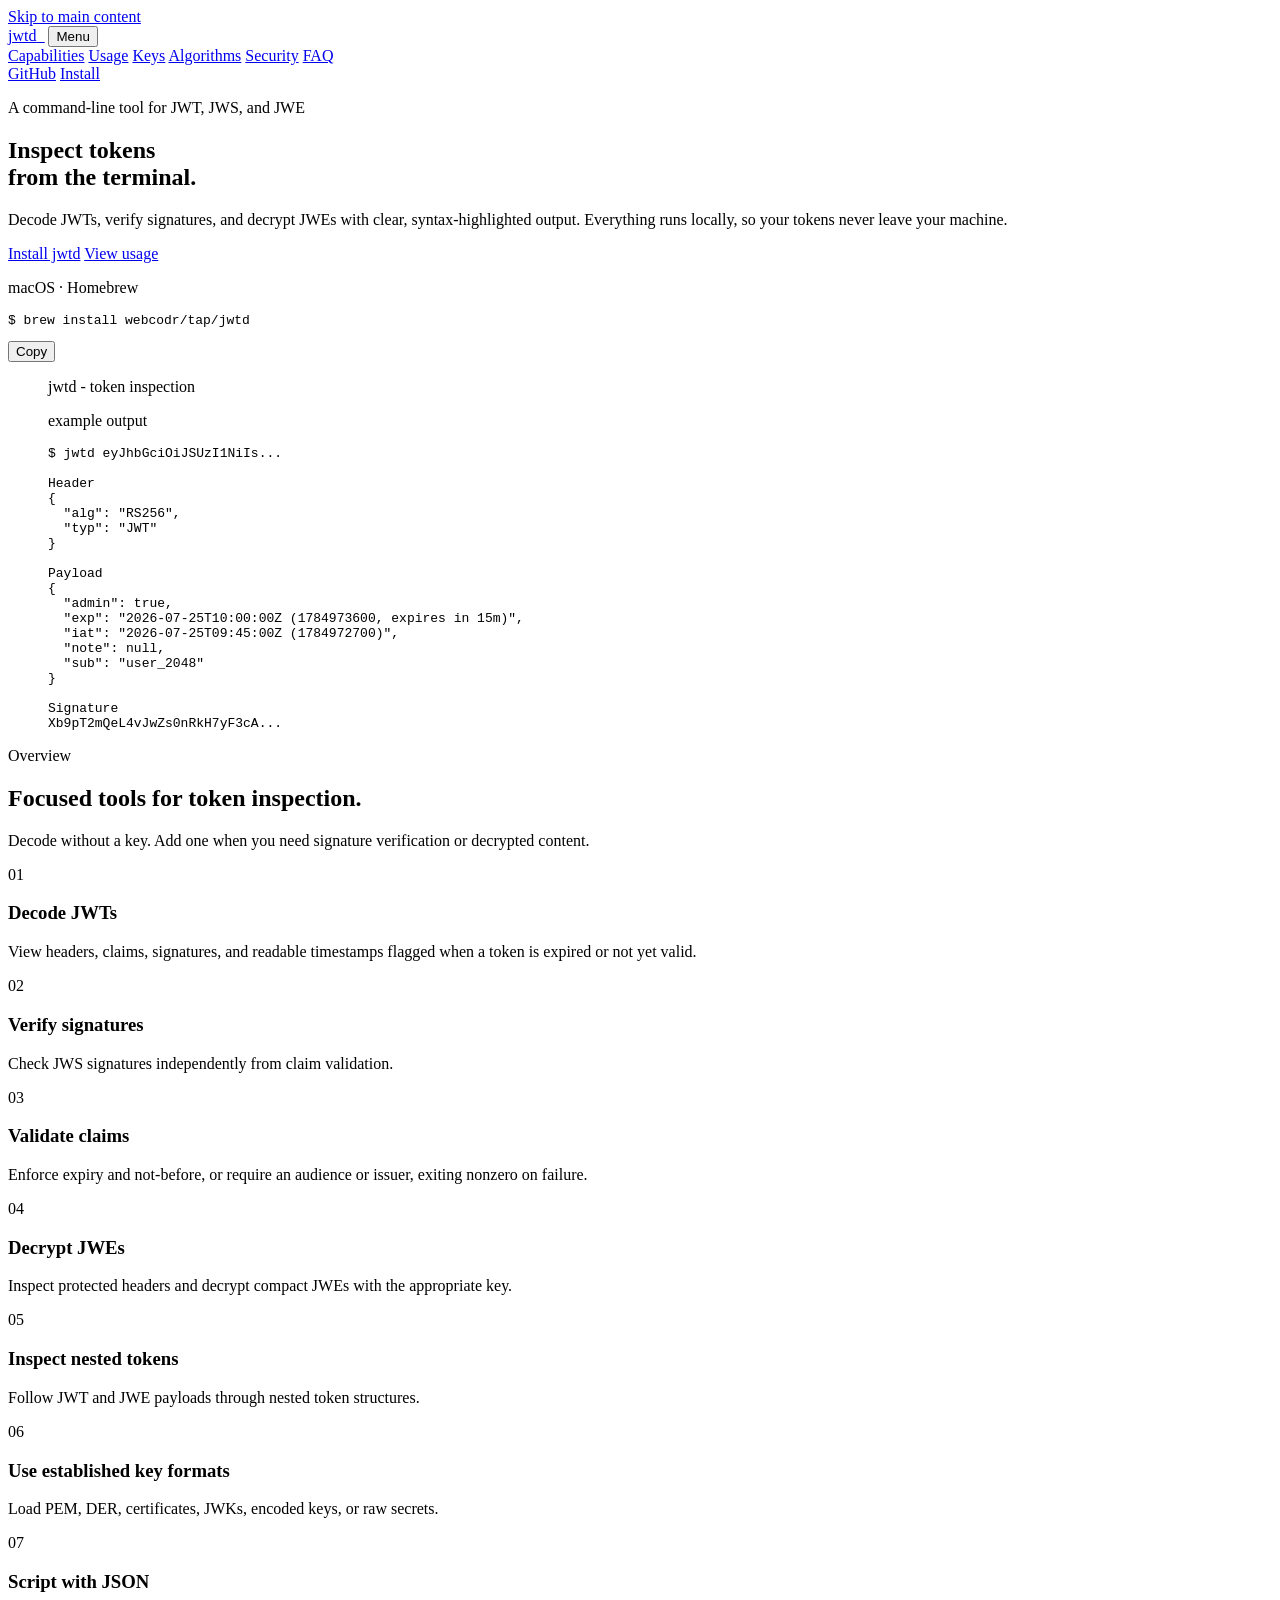
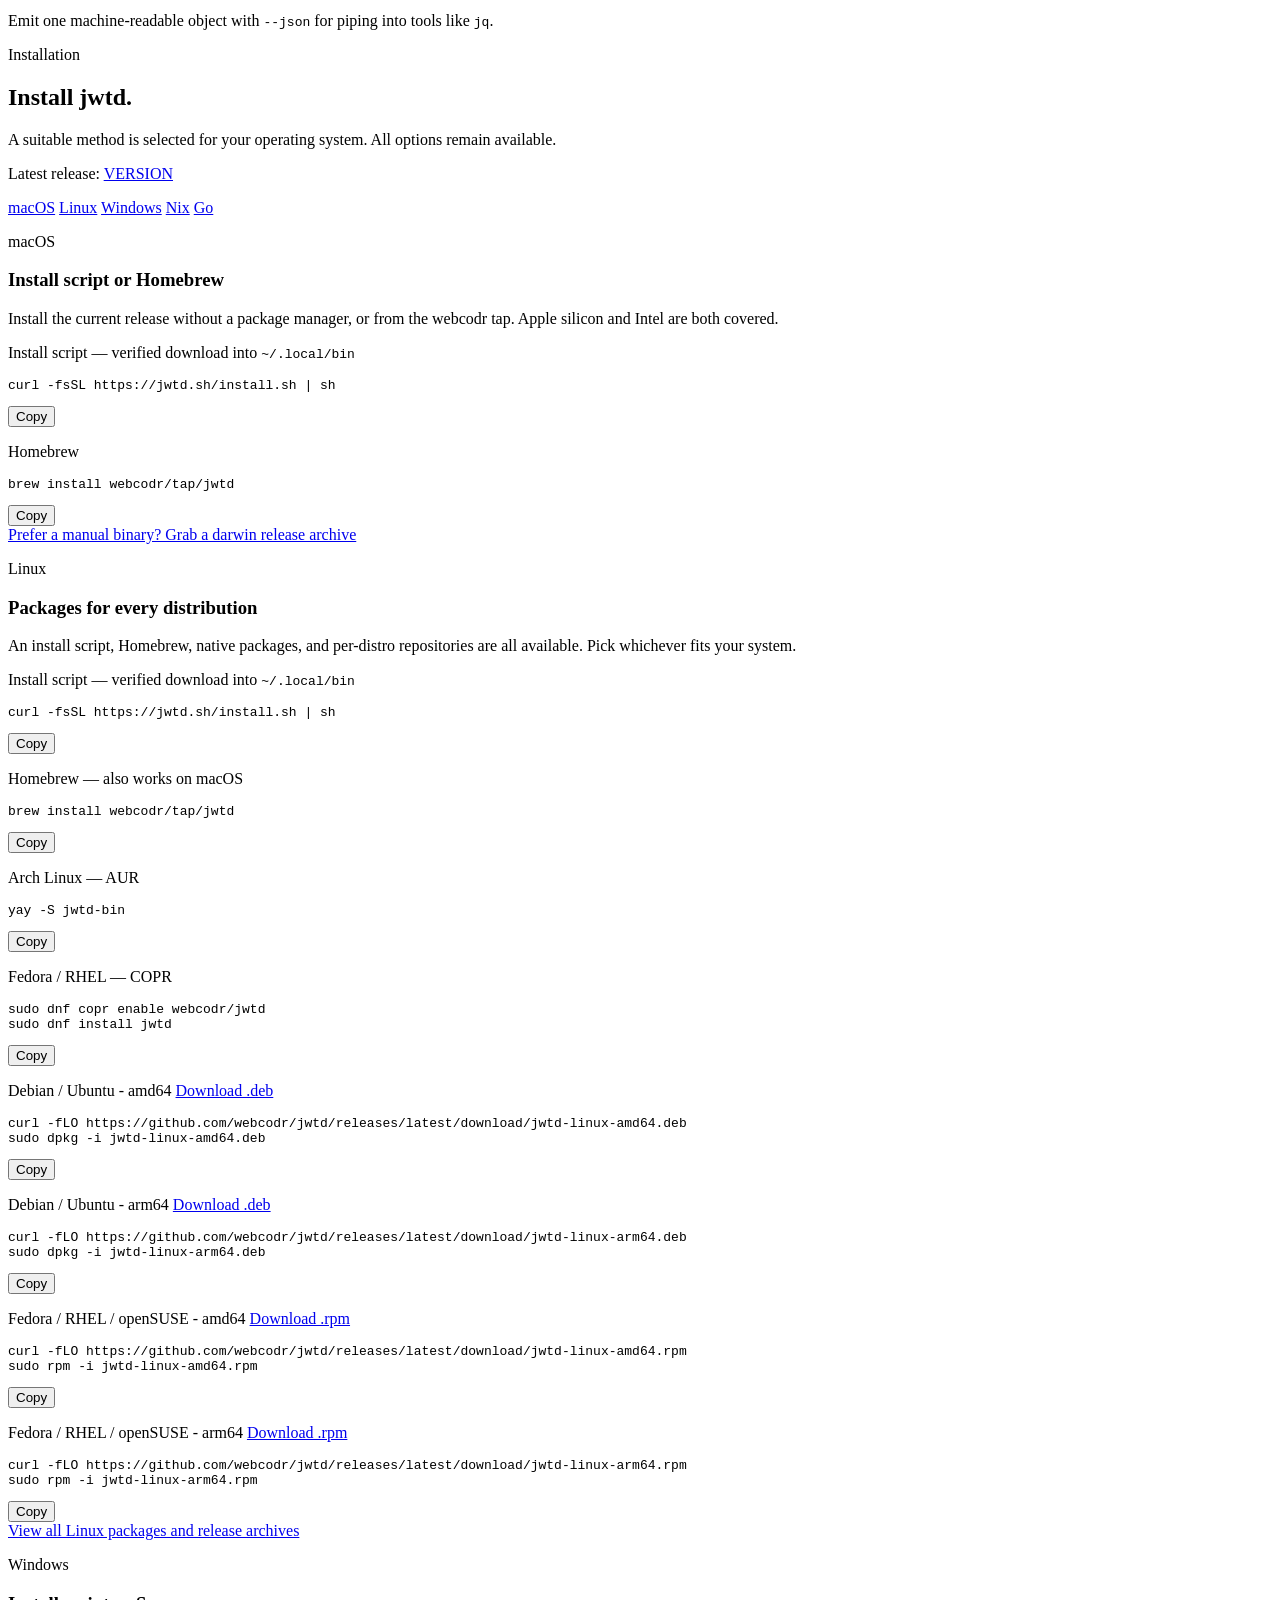
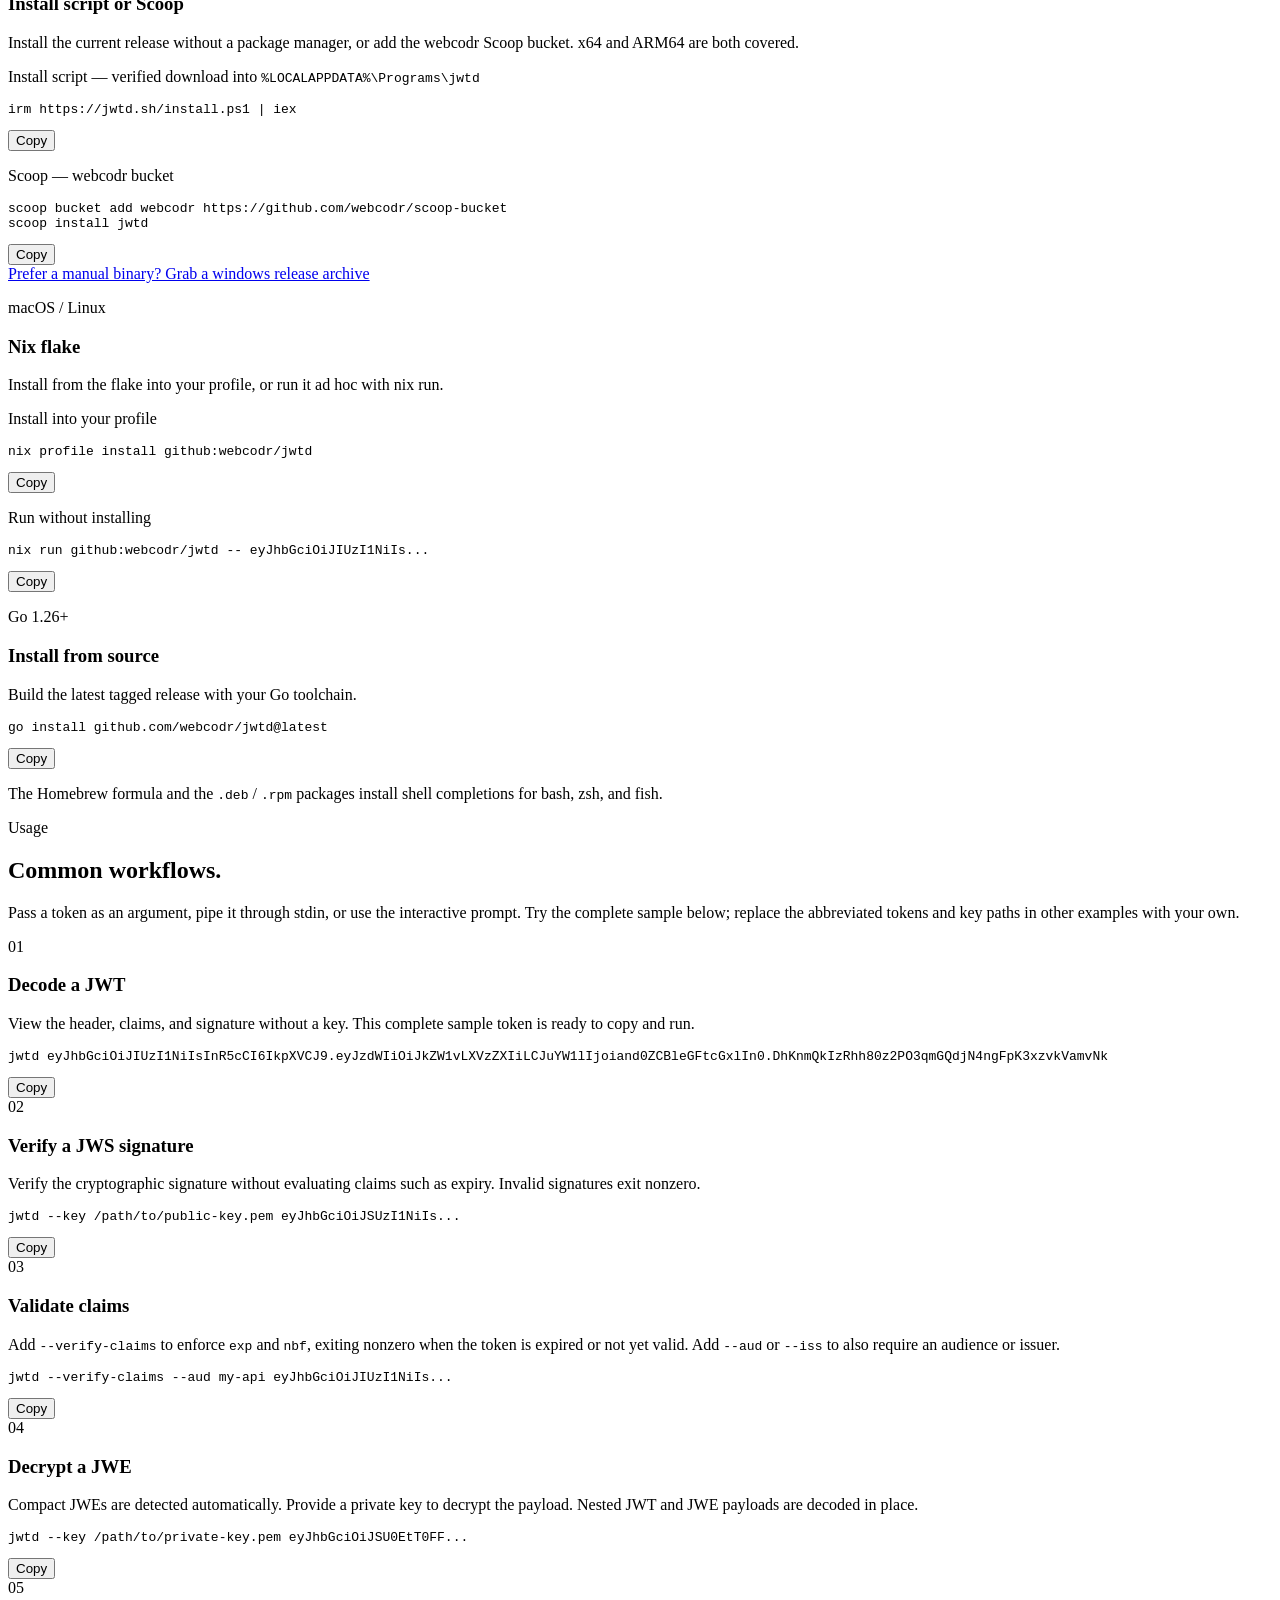
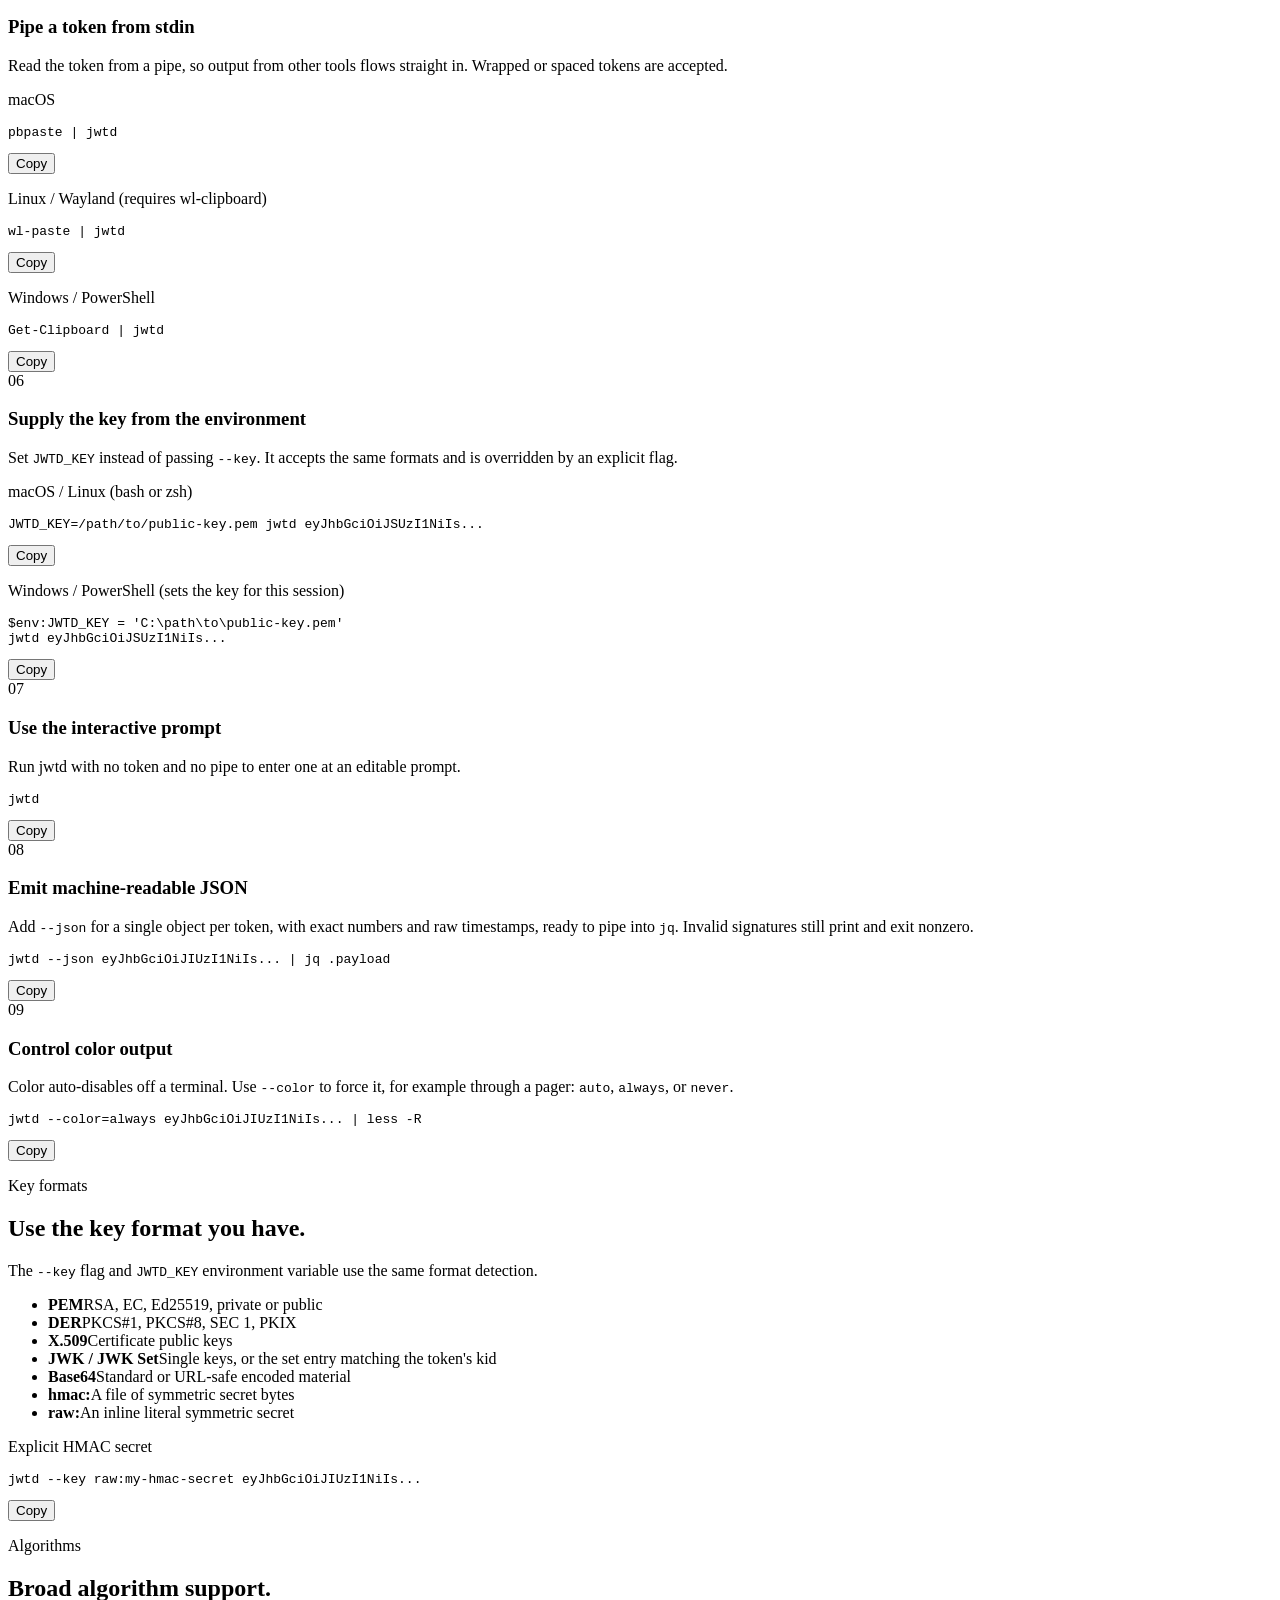
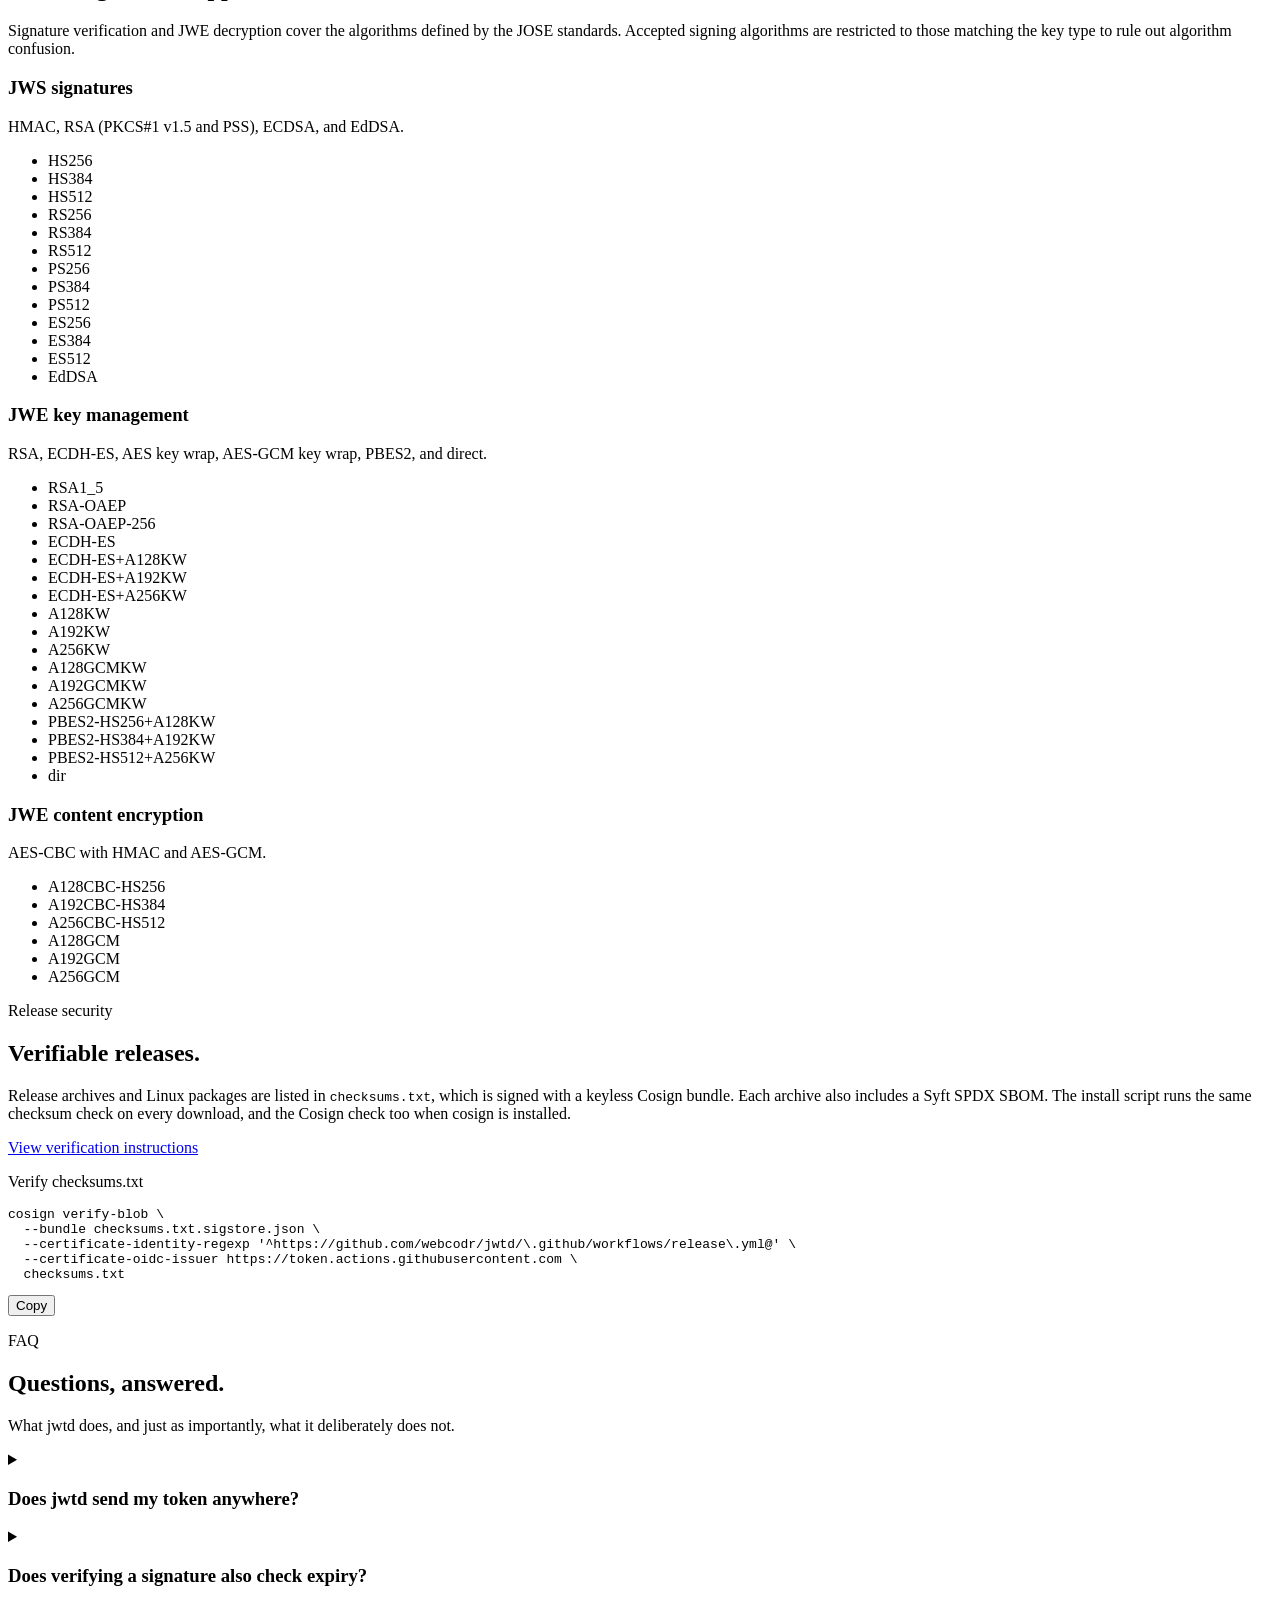
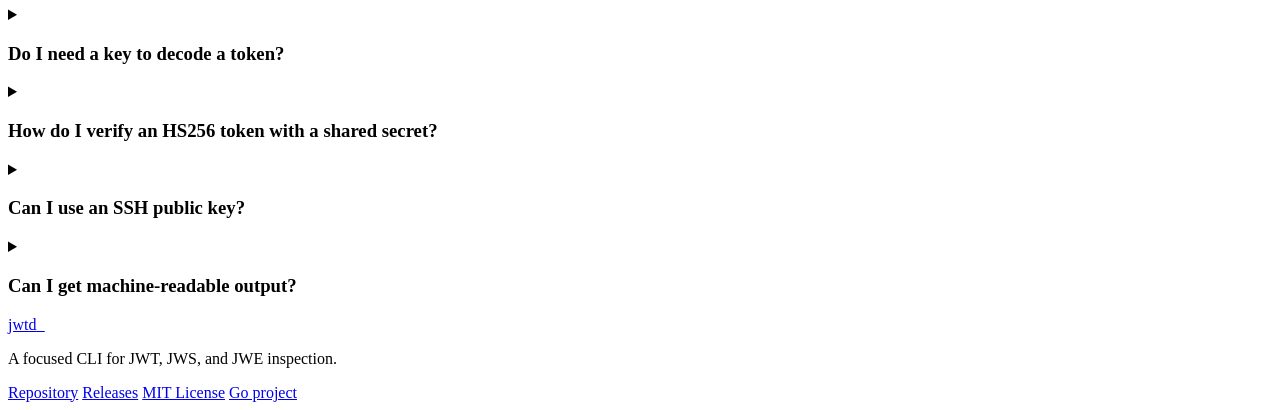
==== site/index.html @ 43e7c563 "fix: improve website usability and release updates" ====
<!doctype html>
<html lang="en">
  <head>
    <meta charset="utf-8" />
    <meta name="viewport" content="width=device-width, initial-scale=1" />
    <meta
      name="description"
      content="Decode JWTs, verify JWS signatures, and decrypt JWEs from the terminal."
    />
    <meta name="theme-color" content="#120826" />
    <meta property="og:type" content="website" />
    <meta property="og:title" content="jwtd - JWT, JWS, and JWE inspection" />
    <meta
      property="og:description"
      content="Decode JWTs, verify JWS signatures, and decrypt JWEs from the terminal."
    />
    <meta property="og:url" content="https://jwtd.sh/" />
    <meta property="og:image" content="https://jwtd.sh/og.png" />
    <meta property="og:image:width" content="1200" />
    <meta property="og:image:height" content="630" />
    <meta
      property="og:image:alt"
      content="jwtd terminal output: decode JWTs, verify JWS signatures, and decrypt JWEs"
    />
    <meta name="twitter:card" content="summary_large_image" />
    <meta name="twitter:title" content="jwtd - JWT, JWS, and JWE inspection" />
    <meta
      name="twitter:description"
      content="Decode JWTs, verify JWS signatures, and decrypt JWEs from the terminal."
    />
    <meta name="twitter:image" content="https://jwtd.sh/og.png" />
    <meta
      name="twitter:image:alt"
      content="jwtd terminal output: decode JWTs, verify JWS signatures, and decrypt JWEs"
    />
    <meta
      http-equiv="Content-Security-Policy"
      content="default-src 'none'; script-src 'self'; style-src 'self'; img-src 'self'; connect-src 'none'; font-src 'none'; object-src 'none'; base-uri 'none'; form-action 'none'; upgrade-insecure-requests"
    />
    <link rel="canonical" href="https://jwtd.sh/" />
    <link rel="icon" href="/favicon.svg" type="image/svg+xml" />
    <link rel="stylesheet" href="/styles.css" />
    <script defer src="/script.js"></script>
    <script type="application/ld+json">
      {
        "@context": "https://schema.org",
        "@type": "SoftwareApplication",
        "name": "jwtd",
        "description": "Decode JWTs, verify JWS signatures, and decrypt JWEs from the terminal.",
        "applicationCategory": "DeveloperApplication",
        "operatingSystem": "macOS, Linux, Windows",
        "softwareVersion": "VERSION",
        "license": "https://github.com/webcodr/jwtd/blob/main/LICENSE",
        "url": "https://jwtd.sh/",
        "codeRepository": "https://github.com/webcodr/jwtd",
        "offers": {
          "@type": "Offer",
          "price": "0",
          "priceCurrency": "USD"
        }
      }
    </script>
    <title>jwtd - JWT, JWS, and JWE inspection</title>
  </head>
  <body>
    <a class="skip-link" href="#main-content">Skip to main content</a>

    <header class="site-header">
      <div class="header-inner">
        <a class="wordmark" href="#top" aria-label="jwtd home"
          >jwtd<span aria-hidden="true">_</span></a
        >
        <button
          class="nav-toggle"
          type="button"
          aria-controls="primary-navigation"
          aria-expanded="false"
          data-nav-toggle
        >
          Menu
        </button>
        <nav
          class="site-nav"
          id="primary-navigation"
          aria-label="Primary"
          data-open="false"
        >
          <a href="#capabilities">Capabilities</a>
          <a href="#usage">Usage</a>
          <a href="#key-formats">Keys</a>
          <a href="#algorithms">Algorithms</a>
          <a href="#release-security">Security</a>
          <a href="#faq">FAQ</a>
        </nav>
        <div class="header-actions">
          <a class="text-link" href="https://github.com/webcodr/jwtd">GitHub</a>
          <a class="button button-small" href="#install">Install</a>
        </div>
      </div>
    </header>

    <main id="main-content">
      <section class="hero" id="top" aria-labelledby="hero-title">
        <div class="hero-copy">
          <p class="eyebrow">A command-line tool for JWT, JWS, and JWE</p>
          <h1 id="hero-title">
            Inspect tokens<br /><span>from the terminal.</span>
          </h1>
          <div class="hero-detail">
            <div class="hero-intro">
              <p class="hero-lede">
                Decode JWTs, verify signatures, and decrypt JWEs with clear,
                syntax-highlighted output. Everything runs locally, so your
                tokens never leave your machine.
              </p>
              <div class="hero-actions">
                <a class="button" href="#install">Install jwtd</a>
                <a class="text-link" href="#usage">View usage</a>
              </div>
            </div>
            <div class="hero-install">
              <p class="hero-install-method" id="hero-install-method">
                macOS &middot; Homebrew
              </p>
              <pre><span class="hero-prompt" aria-hidden="true">$ </span><code id="hero-install-command">brew install webcodr/tap/jwtd</code></pre>
              <div class="command-actions">
                <button type="button" data-copy-target="hero-install-command">
                  Copy
                </button>
                <span
                  class="copy-feedback"
                  data-copy-feedback
                  aria-live="polite"
                ></span>
              </div>
            </div>
          </div>
        </div>

        <figure class="specimen">
          <figcaption class="specimen-caption">
            <p>jwtd - token inspection</p>
            <p>example output</p>
          </figcaption>
          <pre><code><span class="prompt">$</span> jwtd eyJhbGciOiJSUzI1NiIs...

<span class="token-label">Header</span>
{
  <span class="token-key">"alg"</span>: <span class="token-string">"RS256"</span>,
  <span class="token-key">"typ"</span>: <span class="token-string">"JWT"</span>
}

<span class="token-label">Payload</span>
{
  <span class="token-key">"admin"</span>: <span class="token-boolean">true</span>,
  <span class="token-key">"exp"</span>: <span class="token-string">"2026-07-25T10:00:00Z (1784973600, expires in 15m)"</span>,
  <span class="token-key">"iat"</span>: <span class="token-string">"2026-07-25T09:45:00Z (1784972700)"</span>,
  <span class="token-key">"note"</span>: <span class="token-null">null</span>,
  <span class="token-key">"sub"</span>: <span class="token-string">"user_2048"</span>
}

<span class="token-label">Signature</span>
<span class="signature">Xb9pT2mQeL4vJwZs0nRkH7yF3cA...</span></code></pre>
        </figure>
      </section>

      <section
        class="section capabilities"
        id="capabilities"
        aria-labelledby="capabilities-title"
      >
        <div class="section-heading">
          <p class="eyebrow">Overview</p>
          <h2 id="capabilities-title">Focused tools for token inspection.</h2>
          <p>
            Decode without a key. Add one when you need signature verification
            or decrypted content.
          </p>
        </div>
        <div class="capability-list">
          <article>
            <span>01</span>
            <div>
              <h3>Decode JWTs</h3>
              <p>
                View headers, claims, signatures, and readable timestamps
                flagged when a token is expired or not yet valid.
              </p>
            </div>
          </article>
          <article>
            <span>02</span>
            <div>
              <h3>Verify signatures</h3>
              <p>Check JWS signatures independently from claim validation.</p>
            </div>
          </article>
          <article>
            <span>03</span>
            <div>
              <h3>Validate claims</h3>
              <p>
                Enforce expiry and not-before, or require an audience or issuer,
                exiting nonzero on failure.
              </p>
            </div>
          </article>
          <article>
            <span>04</span>
            <div>
              <h3>Decrypt JWEs</h3>
              <p>
                Inspect protected headers and decrypt compact JWEs with the
                appropriate key.
              </p>
            </div>
          </article>
          <article>
            <span>05</span>
            <div>
              <h3>Inspect nested tokens</h3>
              <p>
                Follow JWT and JWE payloads through nested token structures.
              </p>
            </div>
          </article>
          <article>
            <span>06</span>
            <div>
              <h3>Use established key formats</h3>
              <p>
                Load PEM, DER, certificates, JWKs, encoded keys, or raw secrets.
              </p>
            </div>
          </article>
          <article>
            <span>07</span>
            <div>
              <h3>Script with JSON</h3>
              <p>
                Emit one machine-readable object with <code>--json</code> for
                piping into tools like <code>jq</code>.
              </p>
            </div>
          </article>
        </div>
      </section>

      <section
        class="section installation"
        id="install"
        aria-labelledby="install-title"
      >
        <div class="section-heading narrow-heading">
          <p class="eyebrow">Installation</p>
          <h2 id="install-title">Install jwtd.</h2>
          <p>
            A suitable method is selected for your operating system. All options
            remain available.
          </p>
          <p class="panel-kicker">
            Latest release:
            <a href="https://github.com/webcodr/jwtd/releases/latest"
              >VERSION</a
            >
          </p>
        </div>

        <div
          class="install-tabs"
          aria-label="Installation methods"
          data-install-tabs
        >
          <a
            id="install-tab-macos"
            href="#install-macos"
            data-install-method="macos"
            >macOS</a
          >
          <a
            id="install-tab-linux"
            href="#install-linux"
            data-install-method="linux"
            >Linux</a
          >
          <a
            id="install-tab-windows"
            href="#install-windows"
            data-install-method="windows"
            >Windows</a
          >
          <a id="install-tab-nix" href="#install-nix" data-install-method="nix"
            >Nix</a
          >
          <a id="install-tab-go" href="#install-go" data-install-method="go"
            >Go</a
          >
        </div>

        <div
          class="install-panel"
          id="install-macos"
          data-install-panel="macos"
        >
          <div>
            <p class="panel-kicker">macOS</p>
            <h3>Install script or Homebrew</h3>
            <p>
              Install the current release without a package manager, or from
              the webcodr tap. Apple silicon and Intel are both covered.
            </p>
          </div>
          <div class="install-methods">
            <div class="command-block">
              <p>
                Install script &mdash; verified download into
                <code>~/.local/bin</code>
              </p>
              <pre><code id="macos-script-command">curl -fsSL https://jwtd.sh/install.sh | sh</code></pre>
              <div class="command-actions">
                <button type="button" data-copy-target="macos-script-command">
                  Copy</button
                ><span
                  class="copy-feedback"
                  data-copy-feedback
                  aria-live="polite"
                ></span>
              </div>
            </div>
            <div class="command-block">
              <p>Homebrew</p>
              <pre><code id="brew-command">brew install webcodr/tap/jwtd</code></pre>
              <div class="command-actions">
                <button type="button" data-copy-target="brew-command">
                  Copy</button
                ><span
                  class="copy-feedback"
                  data-copy-feedback
                  aria-live="polite"
                ></span>
              </div>
            </div>
            <a
              class="text-link"
              href="https://github.com/webcodr/jwtd/releases"
              >Prefer a manual binary? Grab a darwin release archive</a
            >
          </div>
        </div>

        <div
          class="install-panel"
          id="install-linux"
          data-install-panel="linux"
        >
          <div>
            <p class="panel-kicker">Linux</p>
            <h3>Packages for every distribution</h3>
            <p>
              An install script, Homebrew, native packages, and per-distro
              repositories are all available. Pick whichever fits your system.
            </p>
          </div>
          <div class="install-methods">
            <div class="command-block">
              <p>
                Install script &mdash; verified download into
                <code>~/.local/bin</code>
              </p>
              <pre><code id="linux-script-command">curl -fsSL https://jwtd.sh/install.sh | sh</code></pre>
              <div class="command-actions">
                <button type="button" data-copy-target="linux-script-command">
                  Copy</button
                ><span
                  class="copy-feedback"
                  data-copy-feedback
                  aria-live="polite"
                ></span>
              </div>
            </div>
            <div class="command-block">
              <p>Homebrew &mdash; also works on macOS</p>
              <pre><code id="linux-brew-command">brew install webcodr/tap/jwtd</code></pre>
              <div class="command-actions">
                <button type="button" data-copy-target="linux-brew-command">
                  Copy</button
                ><span
                  class="copy-feedback"
                  data-copy-feedback
                  aria-live="polite"
                ></span>
              </div>
            </div>
            <div class="command-block">
              <p>Arch Linux &mdash; AUR</p>
              <pre><code id="aur-command">yay -S jwtd-bin</code></pre>
              <div class="command-actions">
                <button type="button" data-copy-target="aur-command">
                  Copy</button
                ><span
                  class="copy-feedback"
                  data-copy-feedback
                  aria-live="polite"
                ></span>
              </div>
            </div>
            <div class="command-block">
              <p>Fedora / RHEL &mdash; COPR</p>
              <pre><code id="fedora-command">sudo dnf copr enable webcodr/jwtd
sudo dnf install jwtd</code></pre>
              <div class="command-actions">
                <button type="button" data-copy-target="fedora-command">
                  Copy</button
                ><span
                  class="copy-feedback"
                  data-copy-feedback
                  aria-live="polite"
                ></span>
              </div>
            </div>
            <div class="linux-commands">
            <div class="command-block">
              <p>
                Debian / Ubuntu - amd64
                <a
                  class="package-link"
                  href="https://github.com/webcodr/jwtd/releases/latest/download/jwtd-linux-amd64.deb"
                  >Download .deb</a
                >
              </p>
              <pre><code id="deb-amd64-command">curl -fLO https://github.com/webcodr/jwtd/releases/latest/download/jwtd-linux-amd64.deb
sudo dpkg -i jwtd-linux-amd64.deb</code></pre>
              <div class="command-actions">
                <button type="button" data-copy-target="deb-amd64-command">
                  Copy</button
                ><span
                  class="copy-feedback"
                  data-copy-feedback
                  aria-live="polite"
                ></span>
              </div>
            </div>
            <div class="command-block">
              <p>
                Debian / Ubuntu - arm64
                <a
                  class="package-link"
                  href="https://github.com/webcodr/jwtd/releases/latest/download/jwtd-linux-arm64.deb"
                  >Download .deb</a
                >
              </p>
              <pre><code id="deb-arm64-command">curl -fLO https://github.com/webcodr/jwtd/releases/latest/download/jwtd-linux-arm64.deb
sudo dpkg -i jwtd-linux-arm64.deb</code></pre>
              <div class="command-actions">
                <button type="button" data-copy-target="deb-arm64-command">
                  Copy</button
                ><span
                  class="copy-feedback"
                  data-copy-feedback
                  aria-live="polite"
                ></span>
              </div>
            </div>
            <div class="command-block">
              <p>
                Fedora / RHEL / openSUSE - amd64
                <a
                  class="package-link"
                  href="https://github.com/webcodr/jwtd/releases/latest/download/jwtd-linux-amd64.rpm"
                  >Download .rpm</a
                >
              </p>
              <pre><code id="rpm-amd64-command">curl -fLO https://github.com/webcodr/jwtd/releases/latest/download/jwtd-linux-amd64.rpm
sudo rpm -i jwtd-linux-amd64.rpm</code></pre>
              <div class="command-actions">
                <button type="button" data-copy-target="rpm-amd64-command">
                  Copy</button
                ><span
                  class="copy-feedback"
                  data-copy-feedback
                  aria-live="polite"
                ></span>
              </div>
            </div>
            <div class="command-block">
              <p>
                Fedora / RHEL / openSUSE - arm64
                <a
                  class="package-link"
                  href="https://github.com/webcodr/jwtd/releases/latest/download/jwtd-linux-arm64.rpm"
                  >Download .rpm</a
                >
              </p>
              <pre><code id="rpm-arm64-command">curl -fLO https://github.com/webcodr/jwtd/releases/latest/download/jwtd-linux-arm64.rpm
sudo rpm -i jwtd-linux-arm64.rpm</code></pre>
              <div class="command-actions">
                <button type="button" data-copy-target="rpm-arm64-command">
                  Copy</button
                ><span
                  class="copy-feedback"
                  data-copy-feedback
                  aria-live="polite"
                ></span>
              </div>
            </div>
            </div>
            <a
              class="text-link"
              href="https://github.com/webcodr/jwtd/releases"
              >View all Linux packages and release archives</a
            >
          </div>
        </div>

        <div
          class="install-panel"
          id="install-windows"
          data-install-panel="windows"
        >
          <div>
            <p class="panel-kicker">Windows</p>
            <h3>Install script or Scoop</h3>
            <p>
              Install the current release without a package manager, or add the
              webcodr Scoop bucket. x64 and ARM64 are both covered.
            </p>
          </div>
          <div class="install-methods">
            <div class="command-block">
              <p>
                Install script &mdash; verified download into
                <code>%LOCALAPPDATA%\Programs\jwtd</code>
              </p>
              <pre><code id="windows-script-command">irm https://jwtd.sh/install.ps1 | iex</code></pre>
              <div class="command-actions">
                <button type="button" data-copy-target="windows-script-command">
                  Copy</button
                ><span
                  class="copy-feedback"
                  data-copy-feedback
                  aria-live="polite"
                ></span>
              </div>
            </div>
            <div class="command-block">
              <p>Scoop &mdash; webcodr bucket</p>
              <pre><code id="scoop-command">scoop bucket add webcodr https://github.com/webcodr/scoop-bucket
scoop install jwtd</code></pre>
              <div class="command-actions">
                <button type="button" data-copy-target="scoop-command">
                  Copy</button
                ><span
                  class="copy-feedback"
                  data-copy-feedback
                  aria-live="polite"
                ></span>
              </div>
            </div>
            <a
              class="text-link"
              href="https://github.com/webcodr/jwtd/releases"
              >Prefer a manual binary? Grab a windows release archive</a
            >
          </div>
        </div>

        <div class="install-panel" id="install-nix" data-install-panel="nix">
          <div>
            <p class="panel-kicker">macOS / Linux</p>
            <h3>Nix flake</h3>
            <p>
              Install from the flake into your profile, or run it ad hoc with
              nix run.
            </p>
          </div>
          <div class="install-methods">
            <div class="command-block">
              <p>Install into your profile</p>
              <pre><code id="nix-command">nix profile install github:webcodr/jwtd</code></pre>
              <div class="command-actions">
                <button type="button" data-copy-target="nix-command">
                  Copy</button
                ><span
                  class="copy-feedback"
                  data-copy-feedback
                  aria-live="polite"
                ></span>
              </div>
            </div>
            <div class="command-block">
              <p>Run without installing</p>
              <pre><code id="nix-run-command">nix run github:webcodr/jwtd -- eyJhbGciOiJIUzI1NiIs...</code></pre>
              <div class="command-actions">
                <button type="button" data-copy-target="nix-run-command">
                  Copy</button
                ><span
                  class="copy-feedback"
                  data-copy-feedback
                  aria-live="polite"
                ></span>
              </div>
            </div>
          </div>
        </div>

        <div class="install-panel" id="install-go" data-install-panel="go">
          <div>
            <p class="panel-kicker">Go 1.26+</p>
            <h3>Install from source</h3>
            <p>Build the latest tagged release with your Go toolchain.</p>
          </div>
          <div class="command-block">
            <pre><code id="go-command">go install github.com/webcodr/jwtd@latest</code></pre>
            <div class="command-actions">
              <button type="button" data-copy-target="go-command">Copy</button
              ><span
                class="copy-feedback"
                data-copy-feedback
                aria-live="polite"
              ></span>
            </div>
          </div>
        </div>

        <p class="install-note">
          The Homebrew formula and the <code>.deb</code> / <code>.rpm</code>
          packages install shell completions for bash, zsh, and fish.
        </p>
      </section>

      <section class="section usage" id="usage" aria-labelledby="usage-title">
        <div class="section-heading">
          <p class="eyebrow">Usage</p>
          <h2 id="usage-title">Common workflows.</h2>
          <p>
            Pass a token as an argument, pipe it through stdin, or use the
            interactive prompt. Try the complete sample below; replace the
            abbreviated tokens and key paths in other examples with your own.
          </p>
        </div>
        <div class="usage-list">
          <article>
            <div class="usage-number">01</div>
            <div class="usage-copy">
              <h3>Decode a JWT</h3>
              <p>
                View the header, claims, and signature without a key. This
                complete sample token is ready to copy and run.
              </p>
            </div>
            <div class="command-block">
              <pre><code id="decode-command">jwtd eyJhbGciOiJIUzI1NiIsInR5cCI6IkpXVCJ9.eyJzdWIiOiJkZW1vLXVzZXIiLCJuYW1lIjoiand0ZCBleGFtcGxlIn0.DhKnmQkIzRhh80z2PO3qmGQdjN4ngFpK3xzvkVamvNk</code></pre>
              <div class="command-actions">
                <button type="button" data-copy-target="decode-command">
                  Copy</button
                ><span
                  class="copy-feedback"
                  data-copy-feedback
                  aria-live="polite"
                ></span>
              </div>
            </div>
          </article>
          <article>
            <div class="usage-number">02</div>
            <div class="usage-copy">
              <h3>Verify a JWS signature</h3>
              <p>
                Verify the cryptographic signature without evaluating claims
                such as expiry. Invalid signatures exit nonzero.
              </p>
            </div>
            <div class="command-block">
              <pre><code id="verify-command">jwtd --key /path/to/public-key.pem eyJhbGciOiJSUzI1NiIs...</code></pre>
              <div class="command-actions">
                <button type="button" data-copy-target="verify-command">
                  Copy</button
                ><span
                  class="copy-feedback"
                  data-copy-feedback
                  aria-live="polite"
                ></span>
              </div>
            </div>
          </article>
          <article>
            <div class="usage-number">03</div>
            <div class="usage-copy">
              <h3>Validate claims</h3>
              <p>
                Add <code>--verify-claims</code> to enforce <code>exp</code>
                and <code>nbf</code>, exiting nonzero when the token is expired
                or not yet valid. Add <code>--aud</code> or <code>--iss</code>
                to also require an audience or issuer.
              </p>
            </div>
            <div class="command-block">
              <pre><code id="verify-claims-command">jwtd --verify-claims --aud my-api eyJhbGciOiJIUzI1NiIs...</code></pre>
              <div class="command-actions">
                <button type="button" data-copy-target="verify-claims-command">
                  Copy</button
                ><span
                  class="copy-feedback"
                  data-copy-feedback
                  aria-live="polite"
                ></span>
              </div>
            </div>
          </article>
          <article>
            <div class="usage-number">04</div>
            <div class="usage-copy">
              <h3>Decrypt a JWE</h3>
              <p>
                Compact JWEs are detected automatically. Provide a private key
                to decrypt the payload. Nested JWT and JWE payloads are decoded
                in place.
              </p>
            </div>
            <div class="command-block">
              <pre><code id="decrypt-command">jwtd --key /path/to/private-key.pem eyJhbGciOiJSU0EtT0FF...</code></pre>
              <div class="command-actions">
                <button type="button" data-copy-target="decrypt-command">
                  Copy</button
                ><span
                  class="copy-feedback"
                  data-copy-feedback
                  aria-live="polite"
                ></span>
              </div>
            </div>
          </article>
          <article>
            <div class="usage-number">05</div>
            <div class="usage-copy">
              <h3>Pipe a token from stdin</h3>
              <p>
                Read the token from a pipe, so output from other tools flows
                straight in. Wrapped or spaced tokens are accepted.
              </p>
            </div>
            <div class="command-block">
              <p>macOS</p>
              <pre><code id="stdin-command">pbpaste | jwtd</code></pre>
              <div class="command-actions">
                <button type="button" data-copy-target="stdin-command">
                  Copy</button
                ><span
                  class="copy-feedback"
                  data-copy-feedback
                  aria-live="polite"
                ></span>
              </div>
              <p>Linux / Wayland (requires wl-clipboard)</p>
              <pre><code id="stdin-linux-command">wl-paste | jwtd</code></pre>
              <div class="command-actions">
                <button type="button" data-copy-target="stdin-linux-command">
                  Copy</button
                ><span
                  class="copy-feedback"
                  data-copy-feedback
                  aria-live="polite"
                ></span>
              </div>
              <p>Windows / PowerShell</p>
              <pre><code id="stdin-windows-command">Get-Clipboard | jwtd</code></pre>
              <div class="command-actions">
                <button type="button" data-copy-target="stdin-windows-command">
                  Copy</button
                ><span
                  class="copy-feedback"
                  data-copy-feedback
                  aria-live="polite"
                ></span>
              </div>
            </div>
          </article>
          <article>
            <div class="usage-number">06</div>
            <div class="usage-copy">
              <h3>Supply the key from the environment</h3>
              <p>
                Set <code>JWTD_KEY</code> instead of passing <code>--key</code>.
                It accepts the same formats and is overridden by an explicit
                flag.
              </p>
            </div>
            <div class="command-block">
              <p>macOS / Linux (bash or zsh)</p>
              <pre><code id="env-command">JWTD_KEY=/path/to/public-key.pem jwtd eyJhbGciOiJSUzI1NiIs...</code></pre>
              <div class="command-actions">
                <button type="button" data-copy-target="env-command">
                  Copy</button
                ><span
                  class="copy-feedback"
                  data-copy-feedback
                  aria-live="polite"
                ></span>
              </div>
              <p>Windows / PowerShell (sets the key for this session)</p>
              <pre><code id="env-windows-command">$env:JWTD_KEY = 'C:\path\to\public-key.pem'
jwtd eyJhbGciOiJSUzI1NiIs...</code></pre>
              <div class="command-actions">
                <button type="button" data-copy-target="env-windows-command">
                  Copy</button
                ><span
                  class="copy-feedback"
                  data-copy-feedback
                  aria-live="polite"
                ></span>
              </div>
            </div>
          </article>
          <article>
            <div class="usage-number">07</div>
            <div class="usage-copy">
              <h3>Use the interactive prompt</h3>
              <p>
                Run jwtd with no token and no pipe to enter one at an editable
                prompt.
              </p>
            </div>
            <div class="command-block">
              <pre><code id="interactive-command">jwtd</code></pre>
              <div class="command-actions">
                <button type="button" data-copy-target="interactive-command">
                  Copy</button
                ><span
                  class="copy-feedback"
                  data-copy-feedback
                  aria-live="polite"
                ></span>
              </div>
            </div>
          </article>
          <article>
            <div class="usage-number">08</div>
            <div class="usage-copy">
              <h3>Emit machine-readable JSON</h3>
              <p>
                Add <code>--json</code> for a single object per token, with exact
                numbers and raw timestamps, ready to pipe into
                <code>jq</code>. Invalid signatures still print and exit nonzero.
              </p>
            </div>
            <div class="command-block">
              <pre><code id="json-command">jwtd --json eyJhbGciOiJIUzI1NiIs... | jq .payload</code></pre>
              <div class="command-actions">
                <button type="button" data-copy-target="json-command">
                  Copy</button
                ><span
                  class="copy-feedback"
                  data-copy-feedback
                  aria-live="polite"
                ></span>
              </div>
            </div>
          </article>
          <article>
            <div class="usage-number">09</div>
            <div class="usage-copy">
              <h3>Control color output</h3>
              <p>
                Color auto-disables off a terminal. Use
                <code>--color</code> to force it, for example through a pager:
                <code>auto</code>, <code>always</code>, or <code>never</code>.
              </p>
            </div>
            <div class="command-block">
              <pre><code id="color-command">jwtd --color=always eyJhbGciOiJIUzI1NiIs... | less -R</code></pre>
              <div class="command-actions">
                <button type="button" data-copy-target="color-command">
                  Copy</button
                ><span
                  class="copy-feedback"
                  data-copy-feedback
                  aria-live="polite"
                ></span>
              </div>
            </div>
          </article>
        </div>
      </section>

      <section
        class="section key-formats"
        id="key-formats"
        aria-labelledby="key-formats-title"
      >
        <div class="section-heading narrow-heading">
          <p class="eyebrow">Key formats</p>
          <h2 id="key-formats-title">Use the key format you have.</h2>
          <p>
            The <code>--key</code> flag and <code>JWTD_KEY</code> environment
            variable use the same format detection.
          </p>
        </div>
        <div class="key-layout">
          <ul class="key-list">
            <li>
              <strong>PEM</strong
              ><span>RSA, EC, Ed25519, private or public</span>
            </li>
            <li>
              <strong>DER</strong><span>PKCS#1, PKCS#8, SEC 1, PKIX</span>
            </li>
            <li><strong>X.509</strong><span>Certificate public keys</span></li>
            <li>
              <strong>JWK / JWK Set</strong
              ><span>Single keys, or the set entry matching the token's kid</span>
            </li>
            <li>
              <strong>Base64</strong
              ><span>Standard or URL-safe encoded material</span>
            </li>
            <li>
              <strong>hmac:</strong
              ><span>A file of symmetric secret bytes</span>
            </li>
            <li>
              <strong>raw:</strong
              ><span>An inline literal symmetric secret</span>
            </li>
          </ul>
          <div class="command-block key-command">
            <p>Explicit HMAC secret</p>
            <pre><code id="raw-key-command">jwtd --key raw:my-hmac-secret eyJhbGciOiJIUzI1NiIs...</code></pre>
            <div class="command-actions">
              <button type="button" data-copy-target="raw-key-command">
                Copy</button
              ><span
                class="copy-feedback"
                data-copy-feedback
                aria-live="polite"
              ></span>
            </div>
          </div>
        </div>
      </section>

      <section
        class="section algorithms"
        id="algorithms"
        aria-labelledby="algorithms-title"
      >
        <div class="section-heading narrow-heading">
          <p class="eyebrow">Algorithms</p>
          <h2 id="algorithms-title">Broad algorithm support.</h2>
          <p>
            Signature verification and JWE decryption cover the algorithms
            defined by the JOSE standards. Accepted signing algorithms are
            restricted to those matching the key type to rule out algorithm
            confusion.
          </p>
        </div>
        <div class="algorithm-groups">
          <article class="algorithm-group">
            <h3>JWS signatures</h3>
            <p>HMAC, RSA (PKCS#1 v1.5 and PSS), ECDSA, and EdDSA.</p>
            <ul class="algorithm-tags">
              <li>HS256</li>
              <li>HS384</li>
              <li>HS512</li>
              <li>RS256</li>
              <li>RS384</li>
              <li>RS512</li>
              <li>PS256</li>
              <li>PS384</li>
              <li>PS512</li>
              <li>ES256</li>
              <li>ES384</li>
              <li>ES512</li>
              <li>EdDSA</li>
            </ul>
          </article>
          <article class="algorithm-group">
            <h3>JWE key management</h3>
            <p>
              RSA, ECDH-ES, AES key wrap, AES-GCM key wrap, PBES2, and direct.
            </p>
            <ul class="algorithm-tags">
              <li>RSA1_5</li>
              <li>RSA-OAEP</li>
              <li>RSA-OAEP-256</li>
              <li>ECDH-ES</li>
              <li>ECDH-ES+A128KW</li>
              <li>ECDH-ES+A192KW</li>
              <li>ECDH-ES+A256KW</li>
              <li>A128KW</li>
              <li>A192KW</li>
              <li>A256KW</li>
              <li>A128GCMKW</li>
              <li>A192GCMKW</li>
              <li>A256GCMKW</li>
              <li>PBES2-HS256+A128KW</li>
              <li>PBES2-HS384+A192KW</li>
              <li>PBES2-HS512+A256KW</li>
              <li>dir</li>
            </ul>
          </article>
          <article class="algorithm-group">
            <h3>JWE content encryption</h3>
            <p>AES-CBC with HMAC and AES-GCM.</p>
            <ul class="algorithm-tags">
              <li>A128CBC-HS256</li>
              <li>A192CBC-HS384</li>
              <li>A256CBC-HS512</li>
              <li>A128GCM</li>
              <li>A192GCM</li>
              <li>A256GCM</li>
            </ul>
          </article>
        </div>
      </section>

      <section
        class="section release-security"
        id="release-security"
        aria-labelledby="release-security-title"
      >
        <div class="security-copy">
          <p class="eyebrow">Release security</p>
          <h2 id="release-security-title">Verifiable releases.</h2>
          <p>
            Release archives and Linux packages are listed in
            <code>checksums.txt</code>, which is signed with a keyless Cosign
            bundle. Each archive also includes a Syft SPDX SBOM. The install
            script runs the same checksum check on every download, and the
            Cosign check too when cosign is installed.
          </p>
          <a
            class="text-link"
            href="https://github.com/webcodr/jwtd#from-releases"
            >View verification instructions</a
          >
        </div>
        <div class="command-block security-command">
          <p>Verify checksums.txt</p>
          <pre><code id="cosign-command">cosign verify-blob \
  --bundle checksums.txt.sigstore.json \
  --certificate-identity-regexp '^https://github.com/webcodr/jwtd/\.github/workflows/release\.yml@' \
  --certificate-oidc-issuer https://token.actions.githubusercontent.com \
  checksums.txt</code></pre>
          <div class="command-actions">
            <button type="button" data-copy-target="cosign-command">Copy</button
            ><span
              class="copy-feedback"
              data-copy-feedback
              aria-live="polite"
            ></span>
          </div>
        </div>
      </section>
      <section class="section faq" id="faq" aria-labelledby="faq-title">
        <div class="section-heading narrow-heading">
          <p class="eyebrow">FAQ</p>
          <h2 id="faq-title">Questions, answered.</h2>
          <p>
            What jwtd does, and just as importantly, what it deliberately does
            not.
          </p>
        </div>
        <div class="faq-list">
          <details>
            <summary><h3>Does jwtd send my token anywhere?</h3></summary>
            <p>
              No. jwtd runs entirely on your machine and makes no network
              requests. Decoding, verification, and decryption all happen
              locally, so the secrets inside a token never leave your terminal.
            </p>
          </details>
          <details>
            <summary><h3>Does verifying a signature also check expiry?</h3></summary>
            <p>
              No. Signature verification reports only whether the cryptographic
              signature is valid. Claim checks such as expiry are kept separate,
              so an expired but authentic token still verifies. An invalid
              signature exits nonzero.
            </p>
          </details>
          <details>
            <summary><h3>Do I need a key to decode a token?</h3></summary>
            <p>
              No. Decoding a JWT and inspecting a JWE protected header need no
              key. A key is only required to verify a JWS signature or decrypt a
              JWE payload.
            </p>
          </details>
          <details>
            <summary>
              <h3>How do I verify an HS256 token with a shared secret?</h3>
            </summary>
            <p>
              Pass the secret explicitly: <code>hmac:&lt;file&gt;</code> for a
              file of secret bytes, or <code>raw:&lt;secret&gt;</code> for an
              inline one. jwtd never treats an unrecognized key file as a
              symmetric secret on its own — a public key is a published value,
              so guessing would let anyone who knows it forge a token that
              verified.
            </p>
          </details>
          <details>
            <summary><h3>Can I use an SSH public key?</h3></summary>
            <p>
              Not directly. OpenSSH keys,
              <code>authorized_keys</code> entries, and RFC 4716 armor are
              detected and reported with a conversion hint. Convert RSA and
              ECDSA keys with
              <code>ssh-keygen -e -m PKCS8 -f &lt;key&gt;</code>, then pass the
              result.
            </p>
          </details>
          <details>
            <summary><h3>Can I get machine-readable output?</h3></summary>
            <p>
              Yes. <code>--json</code> prints one JSON object per token instead
              of the colored sections: header, payload, and signature, plus
              <code>signatureValid</code> when a key is given. Numbers are exact
              and timestamps stay raw, so it pipes cleanly into
              <code>jq</code>. An invalid signature still prints and exits
              nonzero. A JWE emits <code>protectedHeader</code> plus either
              the encrypted part sizes or, with a key,
              <code>decryptedPayload</code>; a nested token inside it is
              reported as its compact string rather than decoded.
            </p>
          </details>
        </div>
      </section>
    </main>

    <footer class="site-footer">
      <div>
        <a class="wordmark" href="#top"
          >jwtd<span aria-hidden="true">_</span></a
        >
        <p>A focused CLI for JWT, JWS, and JWE inspection.</p>
      </div>
      <nav aria-label="Project links">
        <a href="https://github.com/webcodr/jwtd">Repository</a>
        <a href="https://github.com/webcodr/jwtd/releases">Releases</a>
        <a href="https://github.com/webcodr/jwtd/blob/main/LICENSE"
          >MIT License</a
        >
        <a href="https://go.dev/">Go project</a>
      </nav>
    </footer>
  </body>
</html>
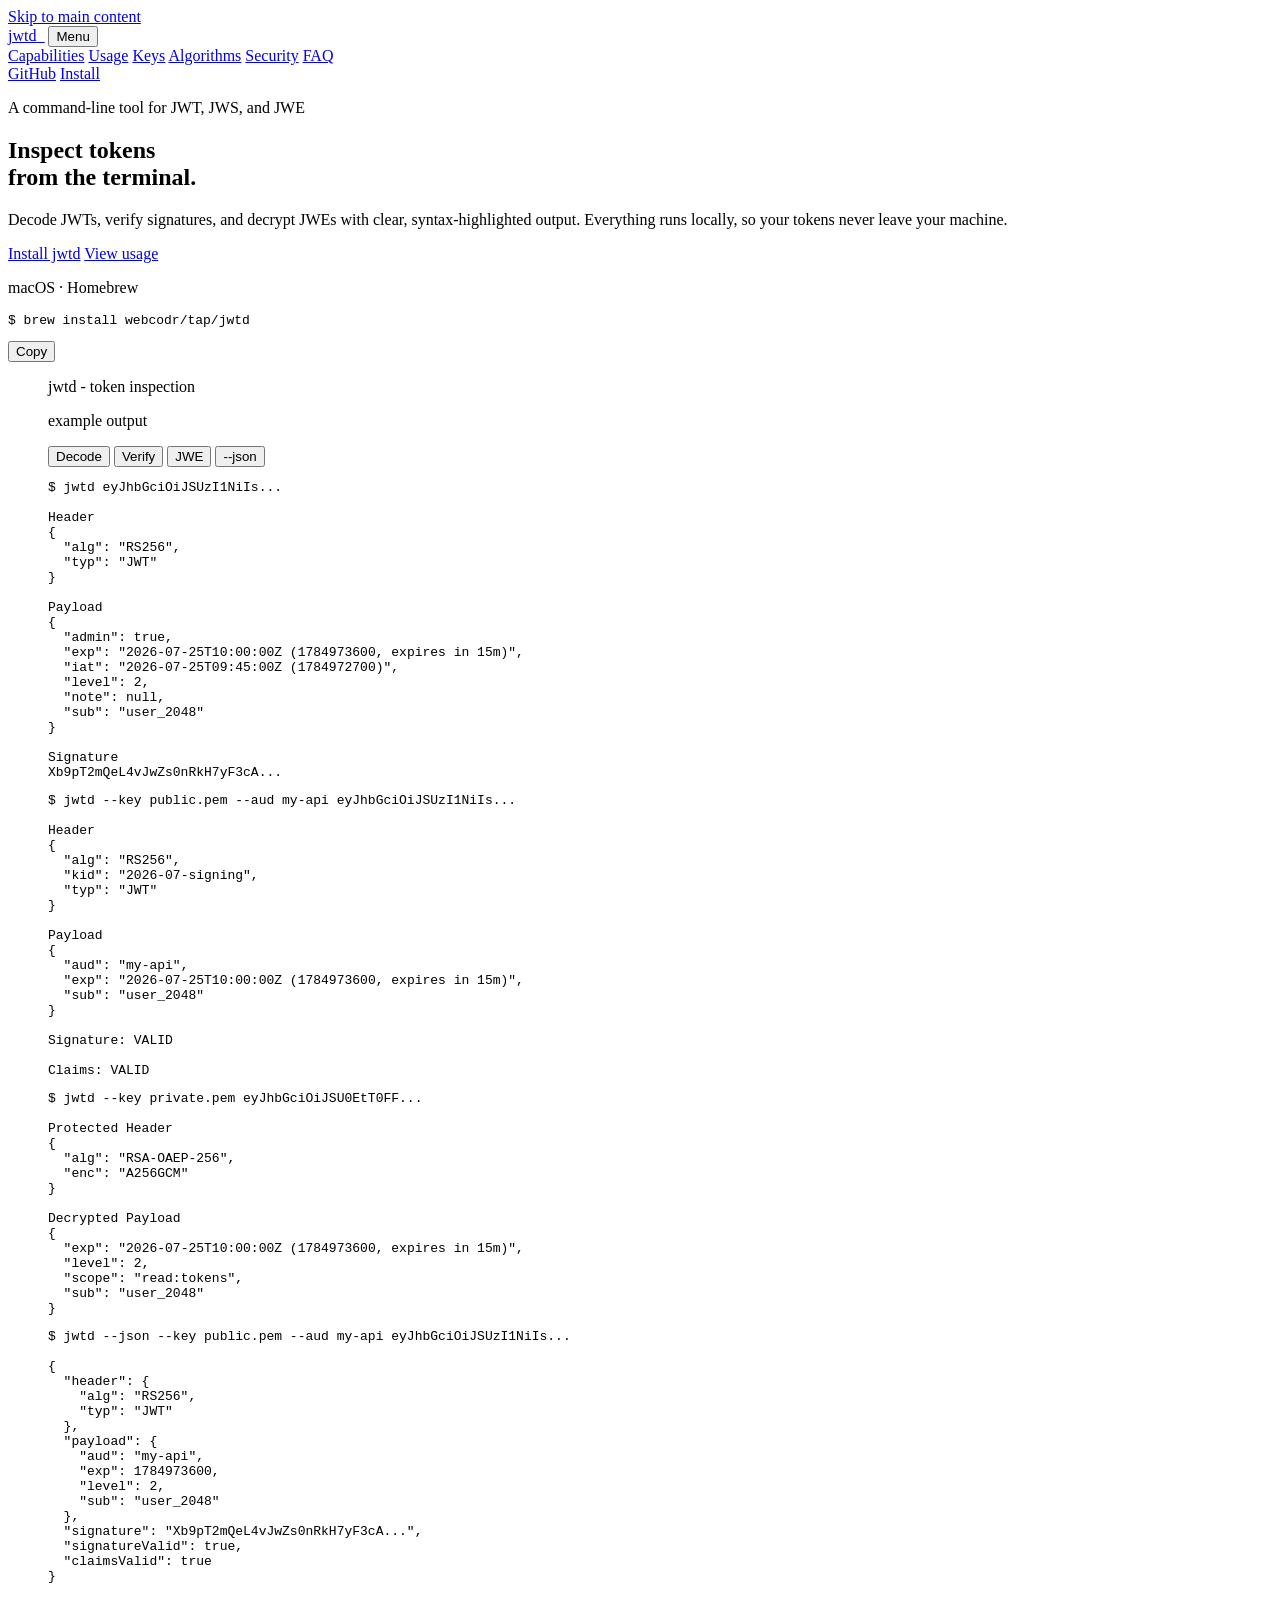
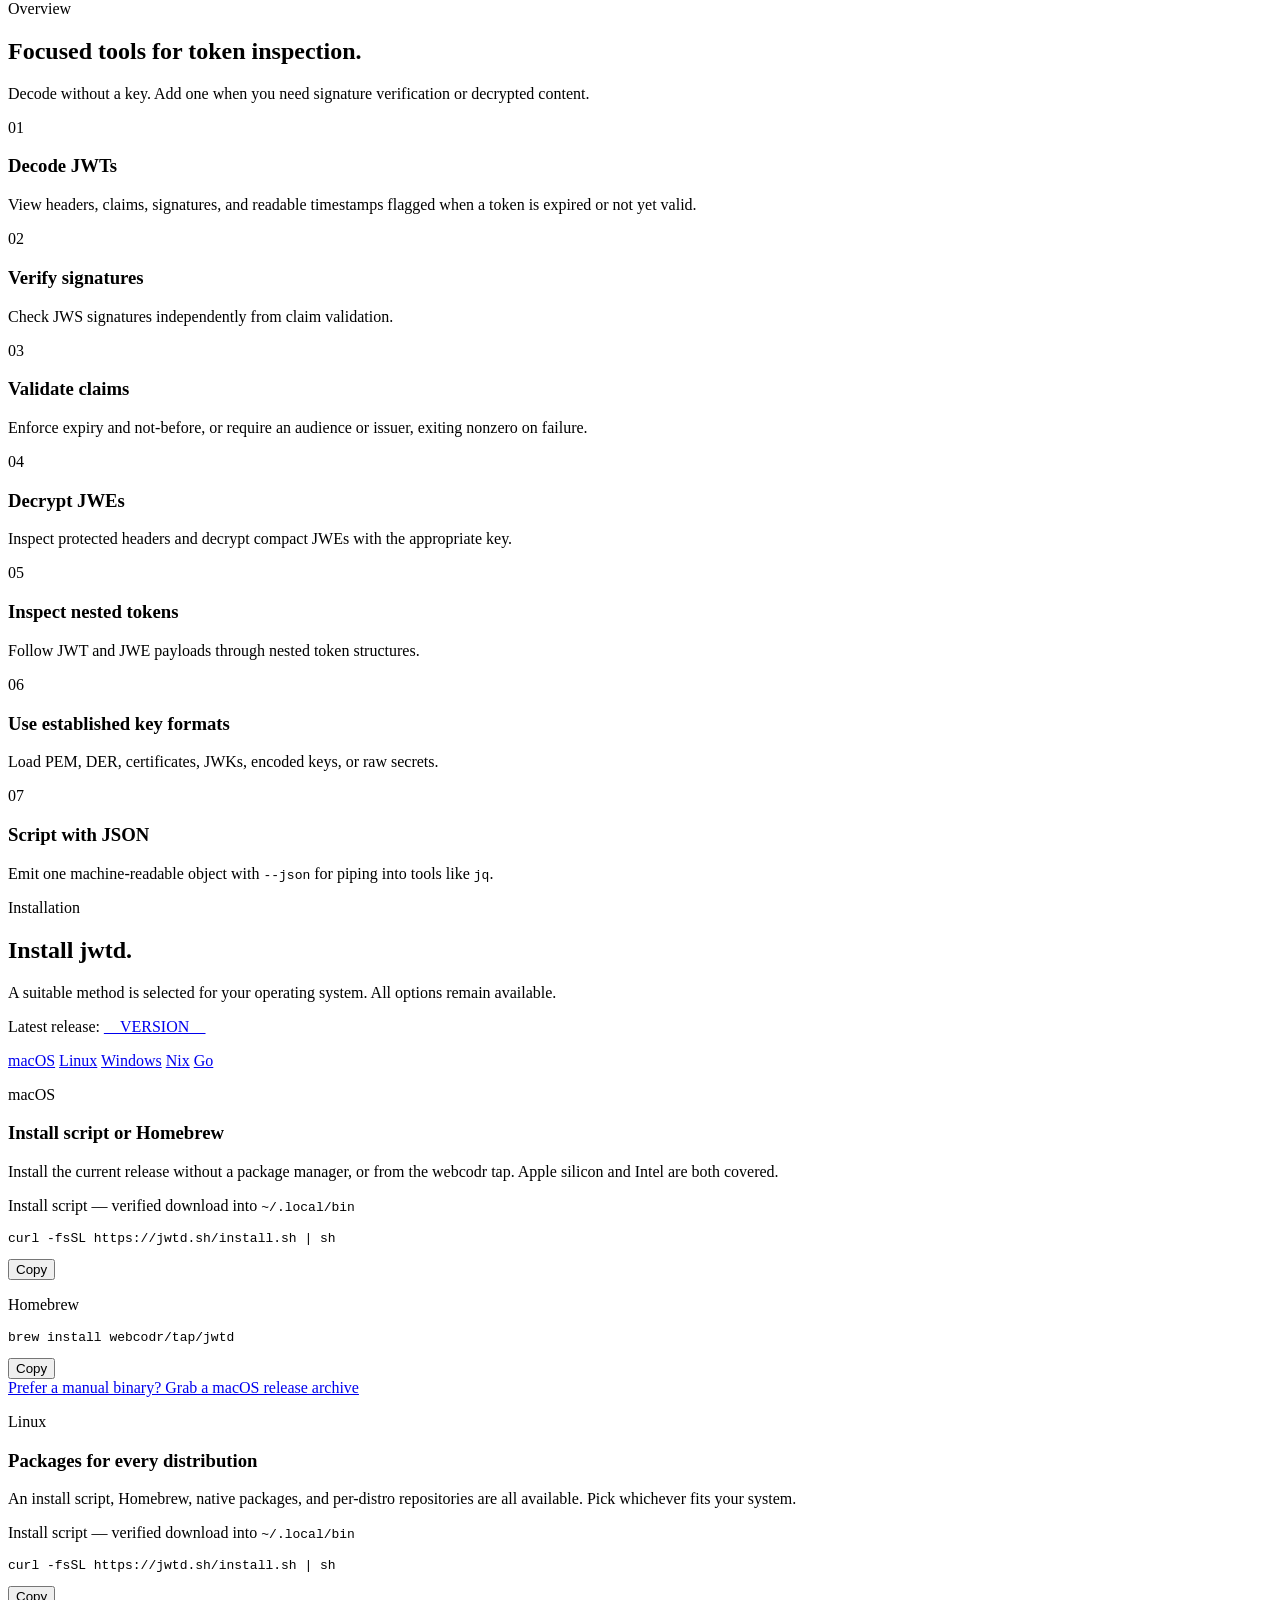
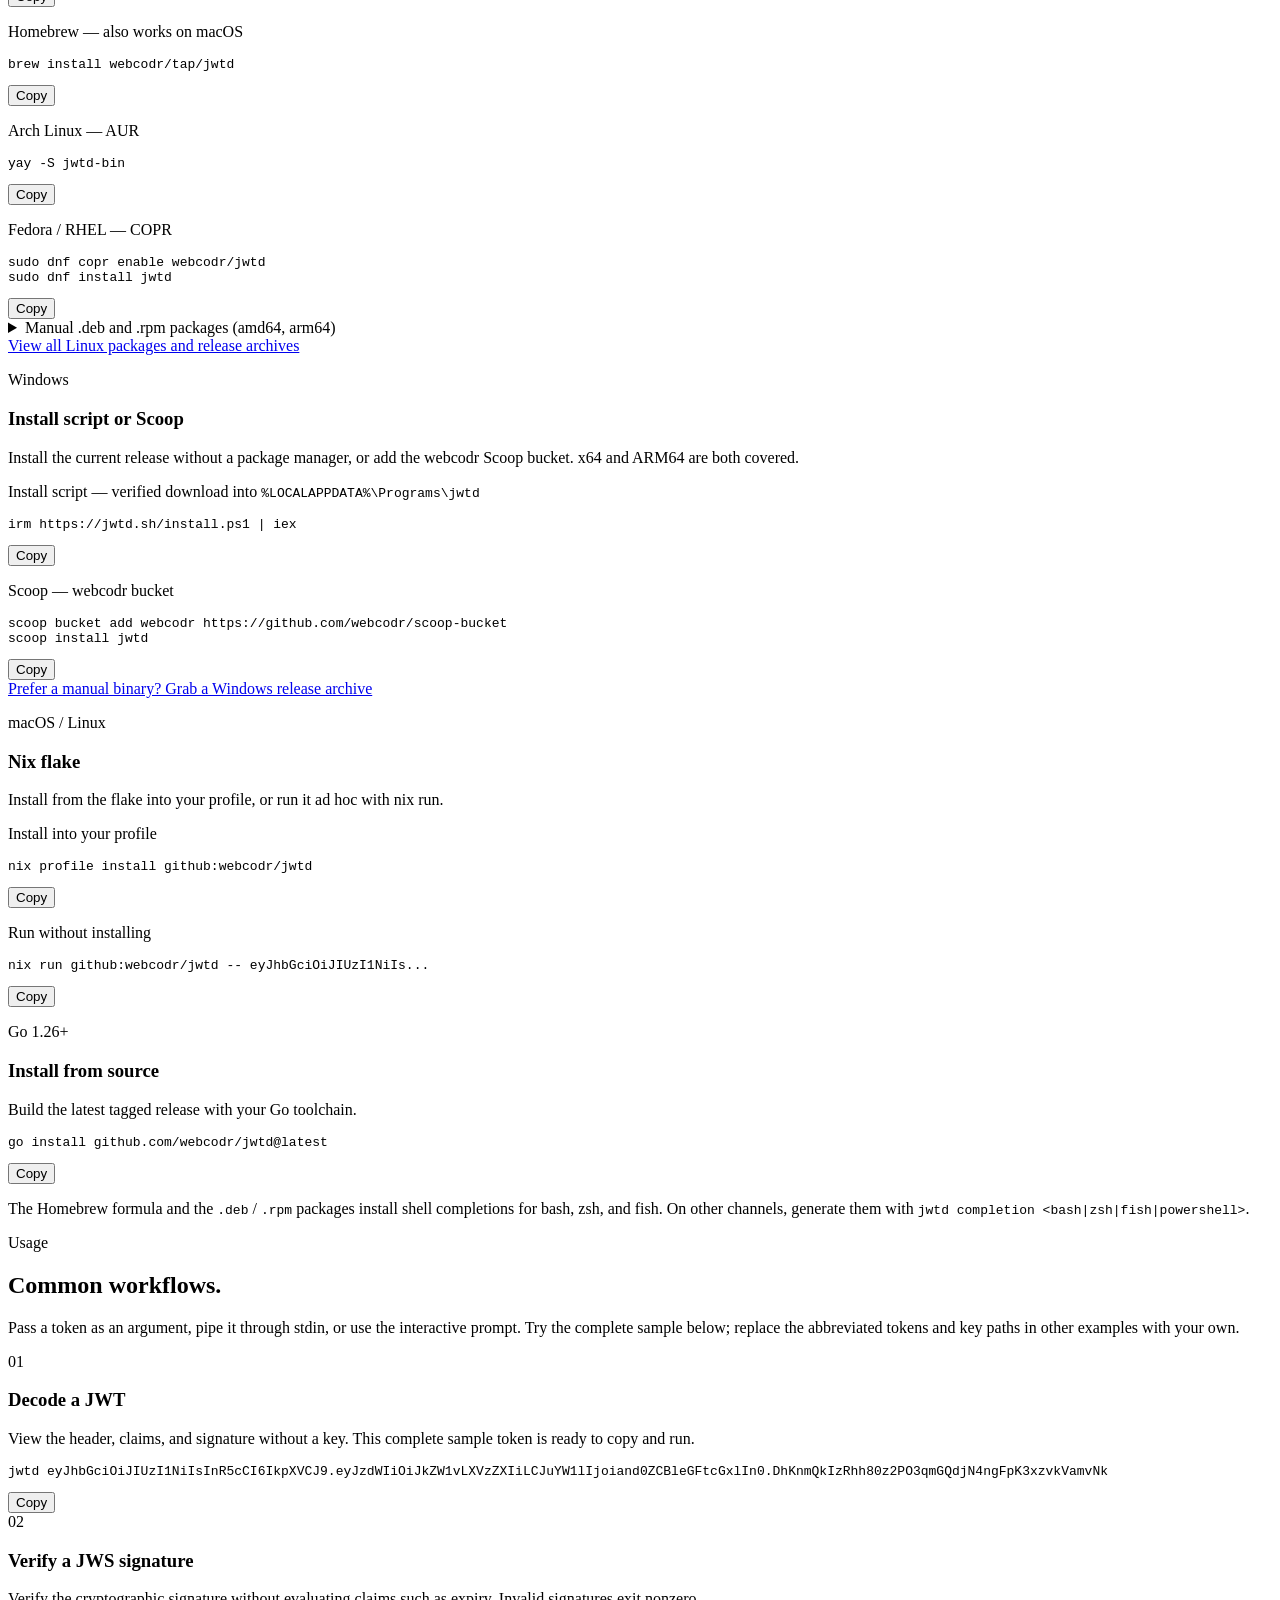
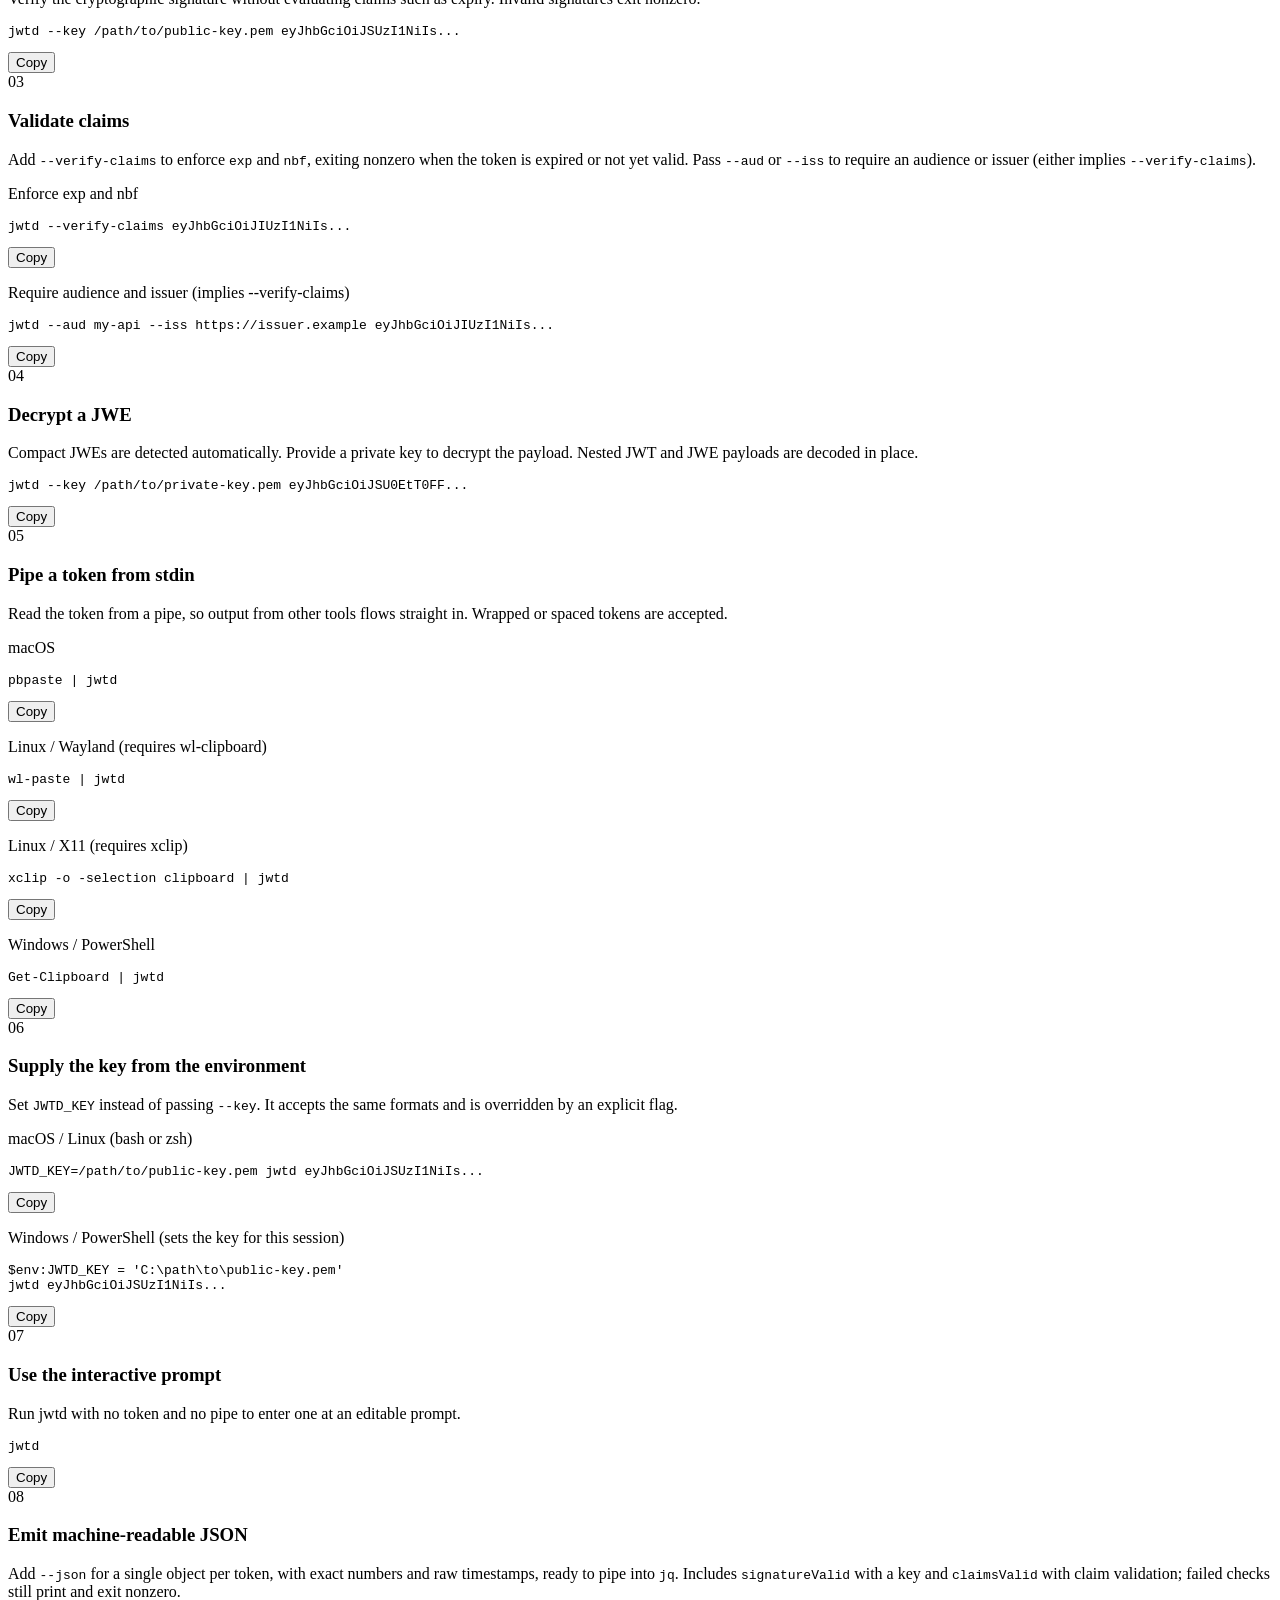
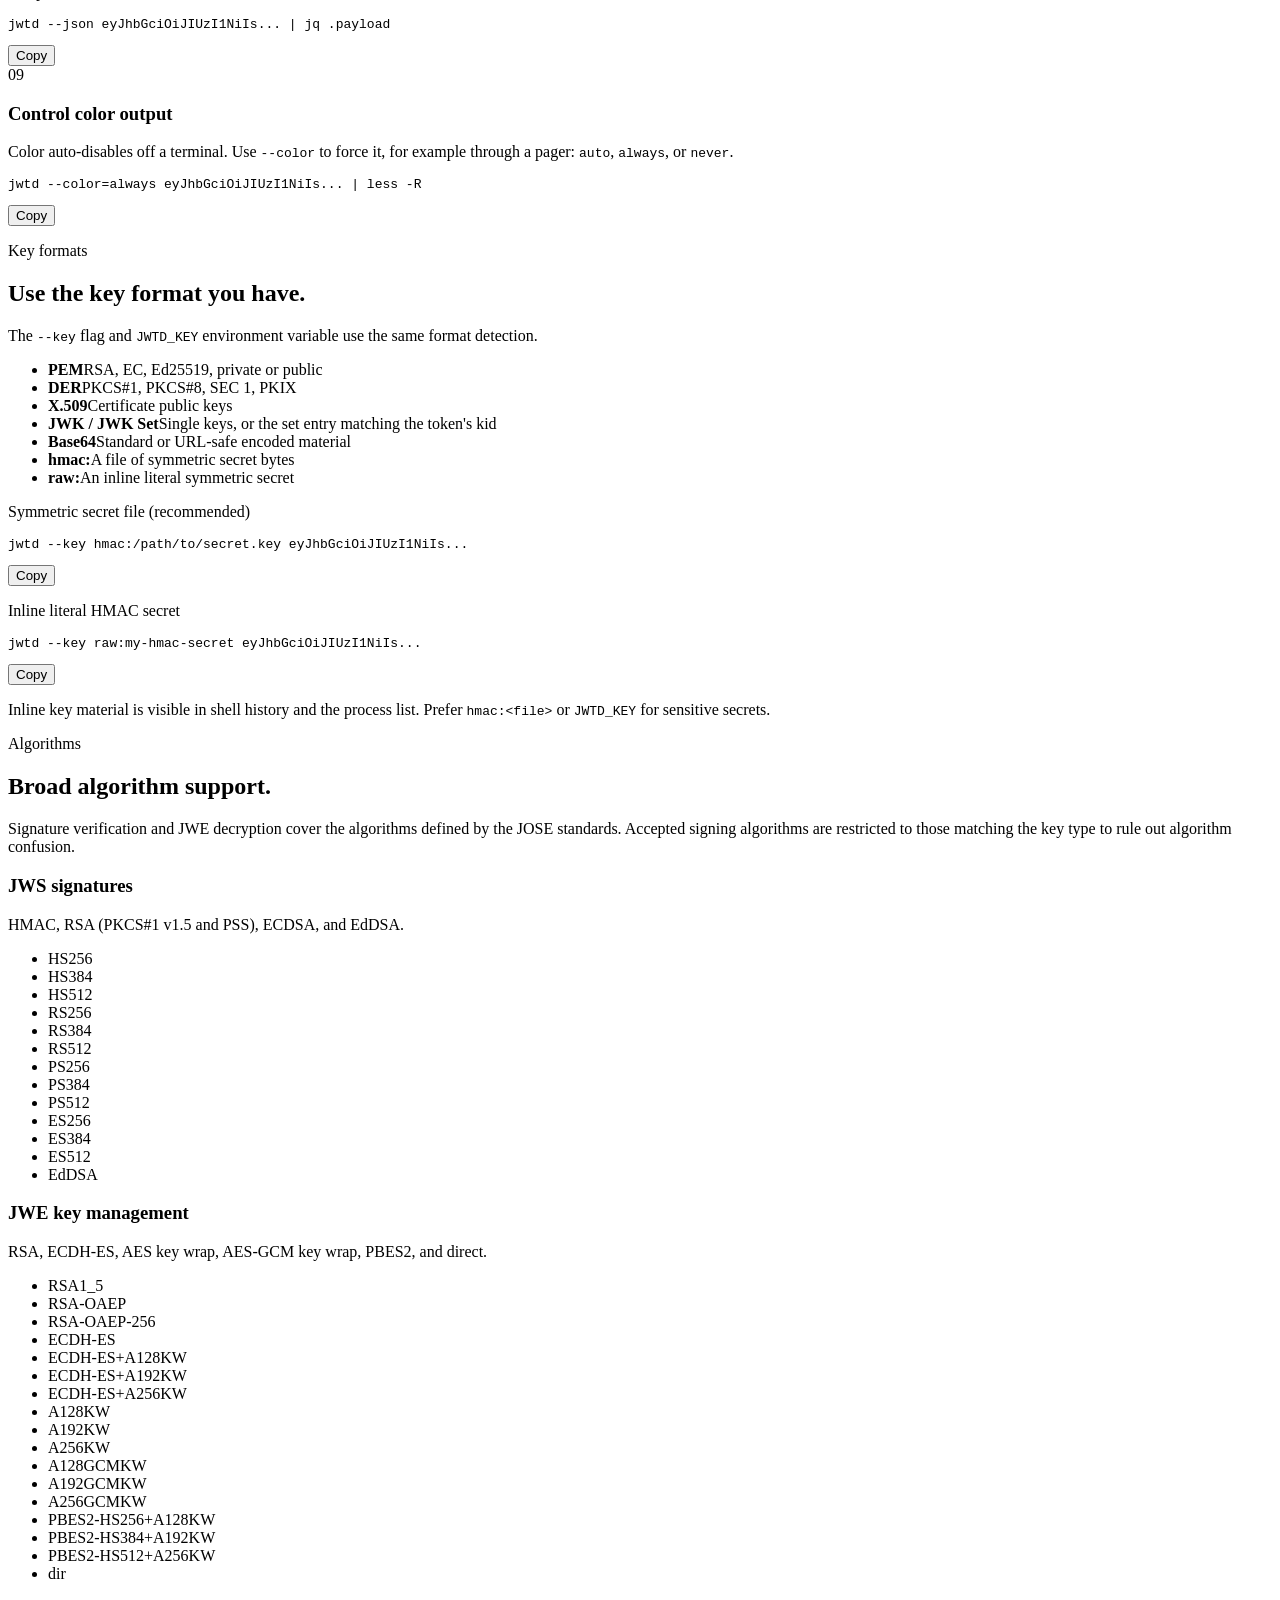
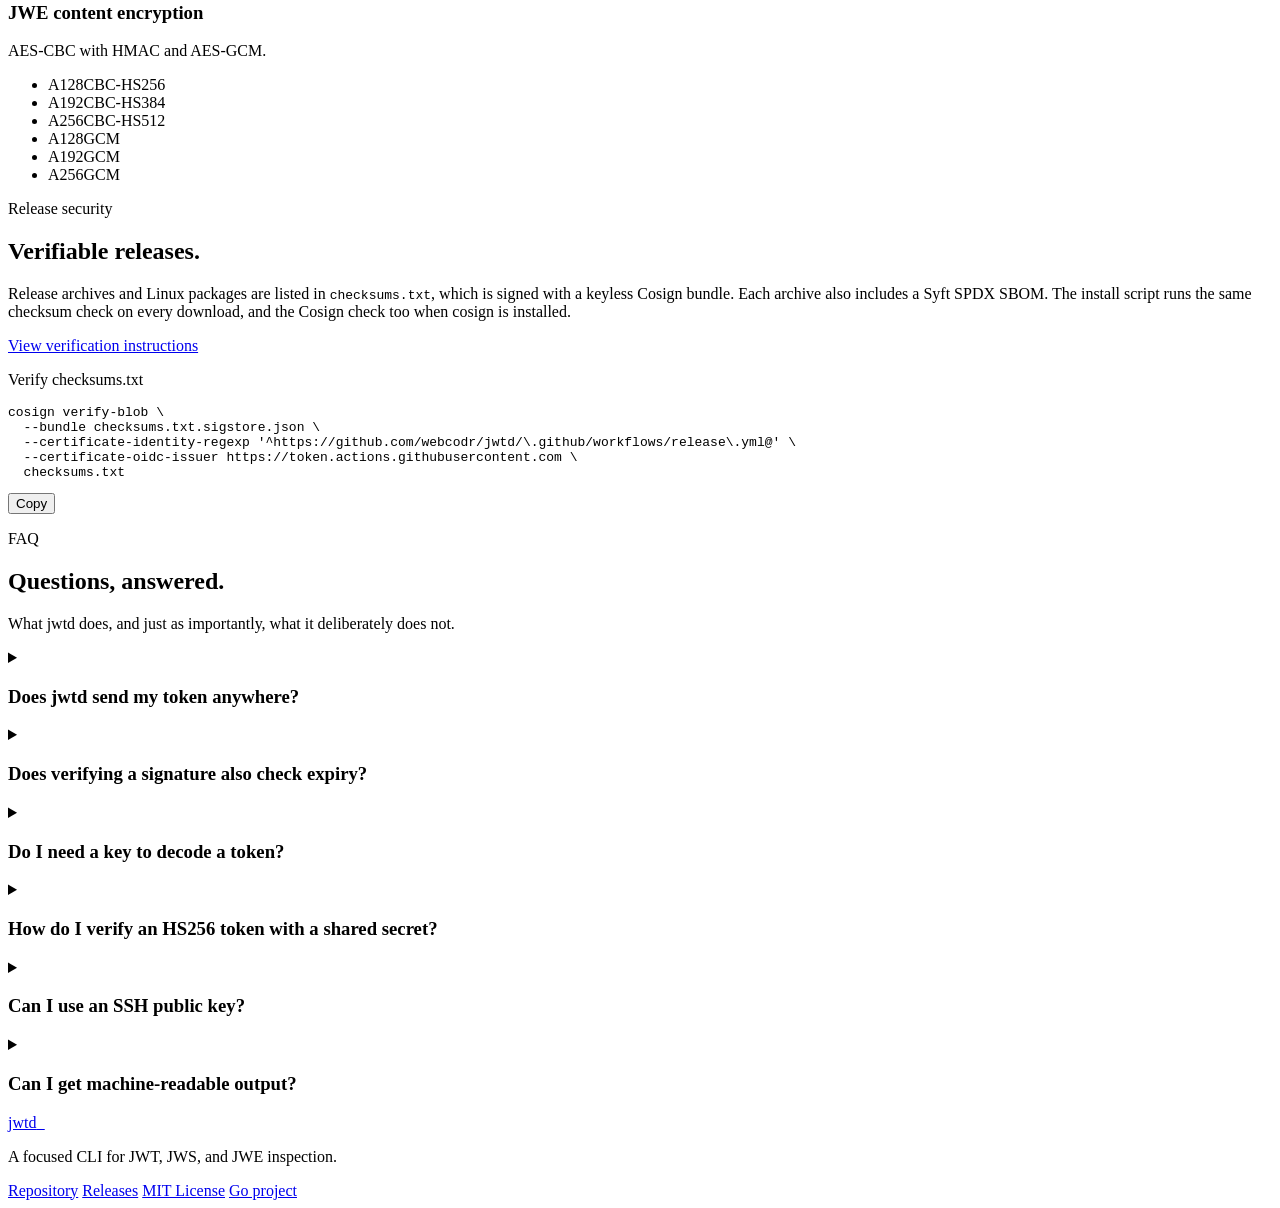
==== commit f35fe268: "fix(site): improve website layout, accessibility, parity, and deployment" ====
--- a/site/index.html
+++ b/site/index.html
@@ -33,12 +33,17 @@
       name="twitter:image:alt"
       content="jwtd terminal output: decode JWTs, verify JWS signatures, and decrypt JWEs"
     />
+    <!-- Note: frame-ancestors is ignored inside a <meta> CSP and GitHub Pages
+         does not support custom HTTP response headers, so clickjacking
+         protection is not enforced here. -->
     <meta
       http-equiv="Content-Security-Policy"
       content="default-src 'none'; script-src 'self'; style-src 'self'; img-src 'self'; connect-src 'none'; font-src 'none'; object-src 'none'; base-uri 'none'; form-action 'none'; upgrade-insecure-requests"
     />
     <link rel="canonical" href="https://jwtd.sh/" />
+    <link rel="icon" href="/favicon.ico" sizes="32x32" />
     <link rel="icon" href="/favicon.svg" type="image/svg+xml" />
+    <link rel="apple-touch-icon" href="/apple-touch-icon.png" />
     <link rel="stylesheet" href="/styles.css" />
     <script defer src="/script.js"></script>
     <script type="application/ld+json">
@@ -49,7 +54,7 @@
         "description": "Decode JWTs, verify JWS signatures, and decrypt JWEs from the terminal.",
         "applicationCategory": "DeveloperApplication",
         "operatingSystem": "macOS, Linux, Windows",
-        "softwareVersion": "VERSION",
+        "softwareVersion": "__VERSION__",
         "license": "https://github.com/webcodr/jwtd/blob/main/LICENSE",
         "url": "https://jwtd.sh/",
         "codeRepository": "https://github.com/webcodr/jwtd",
@@ -122,9 +127,13 @@
               <p class="hero-install-method" id="hero-install-method">
                 macOS &middot; Homebrew
               </p>
-              <pre><span class="hero-prompt" aria-hidden="true">$ </span><code id="hero-install-command">brew install webcodr/tap/jwtd</code></pre>
-              <div class="command-actions">
-                <button type="button" data-copy-target="hero-install-command">
+              <pre tabindex="0"><span class="hero-prompt" aria-hidden="true">$ </span><code id="hero-install-command">brew install webcodr/tap/jwtd</code></pre>
+              <div class="command-actions">
+                <button
+                  type="button"
+                  data-copy-target="hero-install-command"
+                  aria-label="Copy macOS Homebrew install command"
+                >
                   Copy
                 </button>
                 <span
@@ -142,7 +151,46 @@
             <p>jwtd - token inspection</p>
             <p>example output</p>
           </figcaption>
-          <pre><code><span class="prompt">$</span> jwtd eyJhbGciOiJSUzI1NiIs...
+          <div
+            class="specimen-tabs"
+            aria-label="Example output modes"
+            data-specimen-tabs
+          >
+            <button
+              type="button"
+              id="specimen-tab-decode"
+              data-specimen-tab="decode"
+            >
+              Decode
+            </button>
+            <button
+              type="button"
+              id="specimen-tab-verify"
+              data-specimen-tab="verify"
+            >
+              Verify
+            </button>
+            <button
+              type="button"
+              id="specimen-tab-jwe"
+              data-specimen-tab="jwe"
+            >
+              JWE
+            </button>
+            <button
+              type="button"
+              id="specimen-tab-json"
+              data-specimen-tab="json"
+            >
+              --json
+            </button>
+          </div>
+          <div
+            class="specimen-panel"
+            id="specimen-decode"
+            data-specimen-panel="decode"
+          >
+            <pre tabindex="0"><code><span class="prompt">$</span> jwtd eyJhbGciOiJSUzI1NiIs...
 
 <span class="token-label">Header</span>
 {
@@ -155,12 +203,83 @@
   <span class="token-key">"admin"</span>: <span class="token-boolean">true</span>,
   <span class="token-key">"exp"</span>: <span class="token-string">"2026-07-25T10:00:00Z (1784973600, expires in 15m)"</span>,
   <span class="token-key">"iat"</span>: <span class="token-string">"2026-07-25T09:45:00Z (1784972700)"</span>,
+  <span class="token-key">"level"</span>: <span class="token-number">2</span>,
   <span class="token-key">"note"</span>: <span class="token-null">null</span>,
   <span class="token-key">"sub"</span>: <span class="token-string">"user_2048"</span>
 }
 
 <span class="token-label">Signature</span>
 <span class="signature">Xb9pT2mQeL4vJwZs0nRkH7yF3cA...</span></code></pre>
+          </div>
+          <div
+            class="specimen-panel"
+            id="specimen-verify"
+            data-specimen-panel="verify"
+          >
+            <pre tabindex="0"><code><span class="prompt">$</span> jwtd --key public.pem --aud my-api eyJhbGciOiJSUzI1NiIs...
+
+<span class="token-label">Header</span>
+{
+  <span class="token-key">"alg"</span>: <span class="token-string">"RS256"</span>,
+  <span class="token-key">"kid"</span>: <span class="token-string">"2026-07-signing"</span>,
+  <span class="token-key">"typ"</span>: <span class="token-string">"JWT"</span>
+}
+
+<span class="token-label">Payload</span>
+{
+  <span class="token-key">"aud"</span>: <span class="token-string">"my-api"</span>,
+  <span class="token-key">"exp"</span>: <span class="token-string">"2026-07-25T10:00:00Z (1784973600, expires in 15m)"</span>,
+  <span class="token-key">"sub"</span>: <span class="token-string">"user_2048"</span>
+}
+
+<span class="token-valid">Signature: VALID</span>
+
+<span class="token-valid">Claims: VALID</span></code></pre>
+          </div>
+          <div
+            class="specimen-panel"
+            id="specimen-jwe"
+            data-specimen-panel="jwe"
+          >
+            <pre tabindex="0"><code><span class="prompt">$</span> jwtd --key private.pem eyJhbGciOiJSU0EtT0FF...
+
+<span class="token-label">Protected Header</span>
+{
+  <span class="token-key">"alg"</span>: <span class="token-string">"RSA-OAEP-256"</span>,
+  <span class="token-key">"enc"</span>: <span class="token-string">"A256GCM"</span>
+}
+
+<span class="token-label">Decrypted Payload</span>
+{
+  <span class="token-key">"exp"</span>: <span class="token-string">"2026-07-25T10:00:00Z (1784973600, expires in 15m)"</span>,
+  <span class="token-key">"level"</span>: <span class="token-number">2</span>,
+  <span class="token-key">"scope"</span>: <span class="token-string">"read:tokens"</span>,
+  <span class="token-key">"sub"</span>: <span class="token-string">"user_2048"</span>
+}</code></pre>
+          </div>
+          <div
+            class="specimen-panel"
+            id="specimen-json"
+            data-specimen-panel="json"
+          >
+            <pre tabindex="0"><code><span class="prompt">$</span> jwtd --json --key public.pem --aud my-api eyJhbGciOiJSUzI1NiIs...
+
+{
+  "header": {
+    "alg": "RS256",
+    "typ": "JWT"
+  },
+  "payload": {
+    "aud": "my-api",
+    "exp": 1784973600,
+    "level": 2,
+    "sub": "user_2048"
+  },
+  "signature": "Xb9pT2mQeL4vJwZs0nRkH7yF3cA...",
+  "signatureValid": true,
+  "claimsValid": true
+}</code></pre>
+          </div>
         </figure>
       </section>
 
@@ -261,7 +380,7 @@
           <p class="panel-kicker">
             Latest release:
             <a href="https://github.com/webcodr/jwtd/releases/latest"
-              >VERSION</a
+              >__VERSION__</a
             >
           </p>
         </div>
@@ -316,9 +435,13 @@
                 Install script &mdash; verified download into
                 <code>~/.local/bin</code>
               </p>
-              <pre><code id="macos-script-command">curl -fsSL https://jwtd.sh/install.sh | sh</code></pre>
-              <div class="command-actions">
-                <button type="button" data-copy-target="macos-script-command">
+              <pre tabindex="0"><code id="macos-script-command">curl -fsSL https://jwtd.sh/install.sh | sh</code></pre>
+              <div class="command-actions">
+                <button
+                  type="button"
+                  data-copy-target="macos-script-command"
+                  aria-label="Copy macOS install script command"
+                >
                   Copy</button
                 ><span
                   class="copy-feedback"
@@ -329,9 +452,13 @@
             </div>
             <div class="command-block">
               <p>Homebrew</p>
-              <pre><code id="brew-command">brew install webcodr/tap/jwtd</code></pre>
-              <div class="command-actions">
-                <button type="button" data-copy-target="brew-command">
+              <pre tabindex="0"><code id="brew-command">brew install webcodr/tap/jwtd</code></pre>
+              <div class="command-actions">
+                <button
+                  type="button"
+                  data-copy-target="brew-command"
+                  aria-label="Copy Homebrew install command"
+                >
                   Copy</button
                 ><span
                   class="copy-feedback"
@@ -343,7 +470,7 @@
             <a
               class="text-link"
               href="https://github.com/webcodr/jwtd/releases"
-              >Prefer a manual binary? Grab a darwin release archive</a
+              >Prefer a manual binary? Grab a macOS release archive</a
             >
           </div>
         </div>
@@ -367,9 +494,13 @@
                 Install script &mdash; verified download into
                 <code>~/.local/bin</code>
               </p>
-              <pre><code id="linux-script-command">curl -fsSL https://jwtd.sh/install.sh | sh</code></pre>
-              <div class="command-actions">
-                <button type="button" data-copy-target="linux-script-command">
+              <pre tabindex="0"><code id="linux-script-command">curl -fsSL https://jwtd.sh/install.sh | sh</code></pre>
+              <div class="command-actions">
+                <button
+                  type="button"
+                  data-copy-target="linux-script-command"
+                  aria-label="Copy Linux install script command"
+                >
                   Copy</button
                 ><span
                   class="copy-feedback"
@@ -380,9 +511,13 @@
             </div>
             <div class="command-block">
               <p>Homebrew &mdash; also works on macOS</p>
-              <pre><code id="linux-brew-command">brew install webcodr/tap/jwtd</code></pre>
-              <div class="command-actions">
-                <button type="button" data-copy-target="linux-brew-command">
+              <pre tabindex="0"><code id="linux-brew-command">brew install webcodr/tap/jwtd</code></pre>
+              <div class="command-actions">
+                <button
+                  type="button"
+                  data-copy-target="linux-brew-command"
+                  aria-label="Copy Linux Homebrew install command"
+                >
                   Copy</button
                 ><span
                   class="copy-feedback"
@@ -393,9 +528,13 @@
             </div>
             <div class="command-block">
               <p>Arch Linux &mdash; AUR</p>
-              <pre><code id="aur-command">yay -S jwtd-bin</code></pre>
-              <div class="command-actions">
-                <button type="button" data-copy-target="aur-command">
+              <pre tabindex="0"><code id="aur-command">yay -S jwtd-bin</code></pre>
+              <div class="command-actions">
+                <button
+                  type="button"
+                  data-copy-target="aur-command"
+                  aria-label="Copy Arch Linux AUR install command"
+                >
                   Copy</button
                 ><span
                   class="copy-feedback"
@@ -406,104 +545,127 @@
             </div>
             <div class="command-block">
               <p>Fedora / RHEL &mdash; COPR</p>
-              <pre><code id="fedora-command">sudo dnf copr enable webcodr/jwtd
+              <pre tabindex="0"><code id="fedora-command">sudo dnf copr enable webcodr/jwtd
 sudo dnf install jwtd</code></pre>
               <div class="command-actions">
-                <button type="button" data-copy-target="fedora-command">
-                  Copy</button
-                ><span
-                  class="copy-feedback"
-                  data-copy-feedback
-                  aria-live="polite"
-                ></span>
-              </div>
-            </div>
-            <div class="linux-commands">
-            <div class="command-block">
-              <p>
-                Debian / Ubuntu - amd64
-                <a
-                  class="package-link"
-                  href="https://github.com/webcodr/jwtd/releases/latest/download/jwtd-linux-amd64.deb"
-                  >Download .deb</a
-                >
-              </p>
-              <pre><code id="deb-amd64-command">curl -fLO https://github.com/webcodr/jwtd/releases/latest/download/jwtd-linux-amd64.deb
+                <button
+                  type="button"
+                  data-copy-target="fedora-command"
+                  aria-label="Copy Fedora COPR install commands"
+                >
+                  Copy</button
+                ><span
+                  class="copy-feedback"
+                  data-copy-feedback
+                  aria-live="polite"
+                ></span>
+              </div>
+            </div>
+            <details class="linux-packages">
+              <summary>Manual .deb and .rpm packages (amd64, arm64)</summary>
+              <div class="linux-commands">
+                <div class="command-block">
+                  <p>
+                    Debian / Ubuntu - amd64
+                    <a
+                      class="package-link"
+                      href="https://github.com/webcodr/jwtd/releases/latest/download/jwtd-linux-amd64.deb"
+                      >Download .deb</a
+                    >
+                  </p>
+                  <pre tabindex="0"><code id="deb-amd64-command">curl -fLO https://github.com/webcodr/jwtd/releases/latest/download/jwtd-linux-amd64.deb
 sudo dpkg -i jwtd-linux-amd64.deb</code></pre>
-              <div class="command-actions">
-                <button type="button" data-copy-target="deb-amd64-command">
-                  Copy</button
-                ><span
-                  class="copy-feedback"
-                  data-copy-feedback
-                  aria-live="polite"
-                ></span>
-              </div>
-            </div>
-            <div class="command-block">
-              <p>
-                Debian / Ubuntu - arm64
-                <a
-                  class="package-link"
-                  href="https://github.com/webcodr/jwtd/releases/latest/download/jwtd-linux-arm64.deb"
-                  >Download .deb</a
-                >
-              </p>
-              <pre><code id="deb-arm64-command">curl -fLO https://github.com/webcodr/jwtd/releases/latest/download/jwtd-linux-arm64.deb
+                  <div class="command-actions">
+                    <button
+                      type="button"
+                      data-copy-target="deb-amd64-command"
+                      aria-label="Copy Debian amd64 install commands"
+                    >
+                      Copy</button
+                    ><span
+                      class="copy-feedback"
+                      data-copy-feedback
+                      aria-live="polite"
+                    ></span>
+                  </div>
+                </div>
+                <div class="command-block">
+                  <p>
+                    Debian / Ubuntu - arm64
+                    <a
+                      class="package-link"
+                      href="https://github.com/webcodr/jwtd/releases/latest/download/jwtd-linux-arm64.deb"
+                      >Download .deb</a
+                    >
+                  </p>
+                  <pre tabindex="0"><code id="deb-arm64-command">curl -fLO https://github.com/webcodr/jwtd/releases/latest/download/jwtd-linux-arm64.deb
 sudo dpkg -i jwtd-linux-arm64.deb</code></pre>
-              <div class="command-actions">
-                <button type="button" data-copy-target="deb-arm64-command">
-                  Copy</button
-                ><span
-                  class="copy-feedback"
-                  data-copy-feedback
-                  aria-live="polite"
-                ></span>
-              </div>
-            </div>
-            <div class="command-block">
-              <p>
-                Fedora / RHEL / openSUSE - amd64
-                <a
-                  class="package-link"
-                  href="https://github.com/webcodr/jwtd/releases/latest/download/jwtd-linux-amd64.rpm"
-                  >Download .rpm</a
-                >
-              </p>
-              <pre><code id="rpm-amd64-command">curl -fLO https://github.com/webcodr/jwtd/releases/latest/download/jwtd-linux-amd64.rpm
+                  <div class="command-actions">
+                    <button
+                      type="button"
+                      data-copy-target="deb-arm64-command"
+                      aria-label="Copy Debian arm64 install commands"
+                    >
+                      Copy</button
+                    ><span
+                      class="copy-feedback"
+                      data-copy-feedback
+                      aria-live="polite"
+                    ></span>
+                  </div>
+                </div>
+                <div class="command-block">
+                  <p>
+                    Fedora / RHEL / openSUSE - amd64
+                    <a
+                      class="package-link"
+                      href="https://github.com/webcodr/jwtd/releases/latest/download/jwtd-linux-amd64.rpm"
+                      >Download .rpm</a
+                    >
+                  </p>
+                  <pre tabindex="0"><code id="rpm-amd64-command">curl -fLO https://github.com/webcodr/jwtd/releases/latest/download/jwtd-linux-amd64.rpm
 sudo rpm -i jwtd-linux-amd64.rpm</code></pre>
-              <div class="command-actions">
-                <button type="button" data-copy-target="rpm-amd64-command">
-                  Copy</button
-                ><span
-                  class="copy-feedback"
-                  data-copy-feedback
-                  aria-live="polite"
-                ></span>
-              </div>
-            </div>
-            <div class="command-block">
-              <p>
-                Fedora / RHEL / openSUSE - arm64
-                <a
-                  class="package-link"
-                  href="https://github.com/webcodr/jwtd/releases/latest/download/jwtd-linux-arm64.rpm"
-                  >Download .rpm</a
-                >
-              </p>
-              <pre><code id="rpm-arm64-command">curl -fLO https://github.com/webcodr/jwtd/releases/latest/download/jwtd-linux-arm64.rpm
+                  <div class="command-actions">
+                    <button
+                      type="button"
+                      data-copy-target="rpm-amd64-command"
+                      aria-label="Copy RPM amd64 install commands"
+                    >
+                      Copy</button
+                    ><span
+                      class="copy-feedback"
+                      data-copy-feedback
+                      aria-live="polite"
+                    ></span>
+                  </div>
+                </div>
+                <div class="command-block">
+                  <p>
+                    Fedora / RHEL / openSUSE - arm64
+                    <a
+                      class="package-link"
+                      href="https://github.com/webcodr/jwtd/releases/latest/download/jwtd-linux-arm64.rpm"
+                      >Download .rpm</a
+                    >
+                  </p>
+                  <pre tabindex="0"><code id="rpm-arm64-command">curl -fLO https://github.com/webcodr/jwtd/releases/latest/download/jwtd-linux-arm64.rpm
 sudo rpm -i jwtd-linux-arm64.rpm</code></pre>
-              <div class="command-actions">
-                <button type="button" data-copy-target="rpm-arm64-command">
-                  Copy</button
-                ><span
-                  class="copy-feedback"
-                  data-copy-feedback
-                  aria-live="polite"
-                ></span>
-              </div>
-            </div>
-            </div>
+                  <div class="command-actions">
+                    <button
+                      type="button"
+                      data-copy-target="rpm-arm64-command"
+                      aria-label="Copy RPM arm64 install commands"
+                    >
+                      Copy</button
+                    ><span
+                      class="copy-feedback"
+                      data-copy-feedback
+                      aria-live="polite"
+                    ></span>
+                  </div>
+                </div>
+              </div>
+            </details>
             <a
               class="text-link"
               href="https://github.com/webcodr/jwtd/releases"
@@ -531,9 +693,13 @@
                 Install script &mdash; verified download into
                 <code>%LOCALAPPDATA%\Programs\jwtd</code>
               </p>
-              <pre><code id="windows-script-command">irm https://jwtd.sh/install.ps1 | iex</code></pre>
-              <div class="command-actions">
-                <button type="button" data-copy-target="windows-script-command">
+              <pre tabindex="0"><code id="windows-script-command">irm https://jwtd.sh/install.ps1 | iex</code></pre>
+              <div class="command-actions">
+                <button
+                  type="button"
+                  data-copy-target="windows-script-command"
+                  aria-label="Copy Windows install script command"
+                >
                   Copy</button
                 ><span
                   class="copy-feedback"
@@ -544,10 +710,14 @@
             </div>
             <div class="command-block">
               <p>Scoop &mdash; webcodr bucket</p>
-              <pre><code id="scoop-command">scoop bucket add webcodr https://github.com/webcodr/scoop-bucket
+              <pre tabindex="0"><code id="scoop-command">scoop bucket add webcodr https://github.com/webcodr/scoop-bucket
 scoop install jwtd</code></pre>
               <div class="command-actions">
-                <button type="button" data-copy-target="scoop-command">
+                <button
+                  type="button"
+                  data-copy-target="scoop-command"
+                  aria-label="Copy Scoop install commands"
+                >
                   Copy</button
                 ><span
                   class="copy-feedback"
@@ -559,7 +729,7 @@
             <a
               class="text-link"
               href="https://github.com/webcodr/jwtd/releases"
-              >Prefer a manual binary? Grab a windows release archive</a
+              >Prefer a manual binary? Grab a Windows release archive</a
             >
           </div>
         </div>
@@ -576,9 +746,13 @@
           <div class="install-methods">
             <div class="command-block">
               <p>Install into your profile</p>
-              <pre><code id="nix-command">nix profile install github:webcodr/jwtd</code></pre>
-              <div class="command-actions">
-                <button type="button" data-copy-target="nix-command">
+              <pre tabindex="0"><code id="nix-command">nix profile install github:webcodr/jwtd</code></pre>
+              <div class="command-actions">
+                <button
+                  type="button"
+                  data-copy-target="nix-command"
+                  aria-label="Copy Nix profile install command"
+                >
                   Copy</button
                 ><span
                   class="copy-feedback"
@@ -589,9 +763,13 @@
             </div>
             <div class="command-block">
               <p>Run without installing</p>
-              <pre><code id="nix-run-command">nix run github:webcodr/jwtd -- eyJhbGciOiJIUzI1NiIs...</code></pre>
-              <div class="command-actions">
-                <button type="button" data-copy-target="nix-run-command">
+              <pre tabindex="0"><code id="nix-run-command">nix run github:webcodr/jwtd -- eyJhbGciOiJIUzI1NiIs...</code></pre>
+              <div class="command-actions">
+                <button
+                  type="button"
+                  data-copy-target="nix-run-command"
+                  aria-label="Copy Nix run command"
+                >
                   Copy</button
                 ><span
                   class="copy-feedback"
@@ -610,9 +788,14 @@
             <p>Build the latest tagged release with your Go toolchain.</p>
           </div>
           <div class="command-block">
-            <pre><code id="go-command">go install github.com/webcodr/jwtd@latest</code></pre>
+            <pre tabindex="0"><code id="go-command">go install github.com/webcodr/jwtd@latest</code></pre>
             <div class="command-actions">
-              <button type="button" data-copy-target="go-command">Copy</button
+              <button
+                type="button"
+                data-copy-target="go-command"
+                aria-label="Copy Go install command"
+              >
+                Copy</button
               ><span
                 class="copy-feedback"
                 data-copy-feedback
@@ -624,7 +807,9 @@
 
         <p class="install-note">
           The Homebrew formula and the <code>.deb</code> / <code>.rpm</code>
-          packages install shell completions for bash, zsh, and fish.
+          packages install shell completions for bash, zsh, and fish. On other
+          channels, generate them with
+          <code>jwtd completion &lt;bash|zsh|fish|powershell&gt;</code>.
         </p>
       </section>
 
@@ -649,9 +834,13 @@
               </p>
             </div>
             <div class="command-block">
-              <pre><code id="decode-command">jwtd eyJhbGciOiJIUzI1NiIsInR5cCI6IkpXVCJ9.eyJzdWIiOiJkZW1vLXVzZXIiLCJuYW1lIjoiand0ZCBleGFtcGxlIn0.DhKnmQkIzRhh80z2PO3qmGQdjN4ngFpK3xzvkVamvNk</code></pre>
-              <div class="command-actions">
-                <button type="button" data-copy-target="decode-command">
+              <pre tabindex="0"><code id="decode-command">jwtd eyJhbGciOiJIUzI1NiIsInR5cCI6IkpXVCJ9.eyJzdWIiOiJkZW1vLXVzZXIiLCJuYW1lIjoiand0ZCBleGFtcGxlIn0.DhKnmQkIzRhh80z2PO3qmGQdjN4ngFpK3xzvkVamvNk</code></pre>
+              <div class="command-actions">
+                <button
+                  type="button"
+                  data-copy-target="decode-command"
+                  aria-label="Copy decode JWT sample command"
+                >
                   Copy</button
                 ><span
                   class="copy-feedback"
@@ -671,9 +860,13 @@
               </p>
             </div>
             <div class="command-block">
-              <pre><code id="verify-command">jwtd --key /path/to/public-key.pem eyJhbGciOiJSUzI1NiIs...</code></pre>
-              <div class="command-actions">
-                <button type="button" data-copy-target="verify-command">
+              <pre tabindex="0"><code id="verify-command">jwtd --key /path/to/public-key.pem eyJhbGciOiJSUzI1NiIs...</code></pre>
+              <div class="command-actions">
+                <button
+                  type="button"
+                  data-copy-target="verify-command"
+                  aria-label="Copy verify JWS signature command"
+                >
                   Copy</button
                 ><span
                   class="copy-feedback"
@@ -690,20 +883,45 @@
               <p>
                 Add <code>--verify-claims</code> to enforce <code>exp</code>
                 and <code>nbf</code>, exiting nonzero when the token is expired
-                or not yet valid. Add <code>--aud</code> or <code>--iss</code>
-                to also require an audience or issuer.
-              </p>
-            </div>
-            <div class="command-block">
-              <pre><code id="verify-claims-command">jwtd --verify-claims --aud my-api eyJhbGciOiJIUzI1NiIs...</code></pre>
-              <div class="command-actions">
-                <button type="button" data-copy-target="verify-claims-command">
-                  Copy</button
-                ><span
-                  class="copy-feedback"
-                  data-copy-feedback
-                  aria-live="polite"
-                ></span>
+                or not yet valid. Pass <code>--aud</code> or <code>--iss</code>
+                to require an audience or issuer (either implies
+                <code>--verify-claims</code>).
+              </p>
+            </div>
+            <div class="usage-commands">
+              <div class="command-block">
+                <p>Enforce exp and nbf</p>
+                <pre tabindex="0"><code id="verify-claims-command">jwtd --verify-claims eyJhbGciOiJIUzI1NiIs...</code></pre>
+                <div class="command-actions">
+                  <button
+                    type="button"
+                    data-copy-target="verify-claims-command"
+                    aria-label="Copy validate temporal claims command"
+                  >
+                    Copy</button
+                  ><span
+                    class="copy-feedback"
+                    data-copy-feedback
+                    aria-live="polite"
+                  ></span>
+                </div>
+              </div>
+              <div class="command-block">
+                <p>Require audience and issuer (implies --verify-claims)</p>
+                <pre tabindex="0"><code id="verify-claims-aud-command">jwtd --aud my-api --iss https://issuer.example eyJhbGciOiJIUzI1NiIs...</code></pre>
+                <div class="command-actions">
+                  <button
+                    type="button"
+                    data-copy-target="verify-claims-aud-command"
+                    aria-label="Copy validate audience and issuer command"
+                  >
+                    Copy</button
+                  ><span
+                    class="copy-feedback"
+                    data-copy-feedback
+                    aria-live="polite"
+                  ></span>
+                </div>
               </div>
             </div>
           </article>
@@ -718,9 +936,13 @@
               </p>
             </div>
             <div class="command-block">
-              <pre><code id="decrypt-command">jwtd --key /path/to/private-key.pem eyJhbGciOiJSU0EtT0FF...</code></pre>
-              <div class="command-actions">
-                <button type="button" data-copy-target="decrypt-command">
+              <pre tabindex="0"><code id="decrypt-command">jwtd --key /path/to/private-key.pem eyJhbGciOiJSU0EtT0FF...</code></pre>
+              <div class="command-actions">
+                <button
+                  type="button"
+                  data-copy-target="decrypt-command"
+                  aria-label="Copy decrypt JWE command"
+                >
                   Copy</button
                 ><span
                   class="copy-feedback"
@@ -739,39 +961,74 @@
                 straight in. Wrapped or spaced tokens are accepted.
               </p>
             </div>
-            <div class="command-block">
-              <p>macOS</p>
-              <pre><code id="stdin-command">pbpaste | jwtd</code></pre>
-              <div class="command-actions">
-                <button type="button" data-copy-target="stdin-command">
-                  Copy</button
-                ><span
-                  class="copy-feedback"
-                  data-copy-feedback
-                  aria-live="polite"
-                ></span>
-              </div>
-              <p>Linux / Wayland (requires wl-clipboard)</p>
-              <pre><code id="stdin-linux-command">wl-paste | jwtd</code></pre>
-              <div class="command-actions">
-                <button type="button" data-copy-target="stdin-linux-command">
-                  Copy</button
-                ><span
-                  class="copy-feedback"
-                  data-copy-feedback
-                  aria-live="polite"
-                ></span>
-              </div>
-              <p>Windows / PowerShell</p>
-              <pre><code id="stdin-windows-command">Get-Clipboard | jwtd</code></pre>
-              <div class="command-actions">
-                <button type="button" data-copy-target="stdin-windows-command">
-                  Copy</button
-                ><span
-                  class="copy-feedback"
-                  data-copy-feedback
-                  aria-live="polite"
-                ></span>
+            <div class="usage-commands">
+              <div class="command-block">
+                <p>macOS</p>
+                <pre tabindex="0"><code id="stdin-command">pbpaste | jwtd</code></pre>
+                <div class="command-actions">
+                  <button
+                    type="button"
+                    data-copy-target="stdin-command"
+                    aria-label="Copy macOS clipboard pipe command"
+                  >
+                    Copy</button
+                  ><span
+                    class="copy-feedback"
+                    data-copy-feedback
+                    aria-live="polite"
+                  ></span>
+                </div>
+              </div>
+              <div class="command-block">
+                <p>Linux / Wayland (requires wl-clipboard)</p>
+                <pre tabindex="0"><code id="stdin-linux-command">wl-paste | jwtd</code></pre>
+                <div class="command-actions">
+                  <button
+                    type="button"
+                    data-copy-target="stdin-linux-command"
+                    aria-label="Copy Linux Wayland clipboard pipe command"
+                  >
+                    Copy</button
+                  ><span
+                    class="copy-feedback"
+                    data-copy-feedback
+                    aria-live="polite"
+                  ></span>
+                </div>
+              </div>
+              <div class="command-block">
+                <p>Linux / X11 (requires xclip)</p>
+                <pre tabindex="0"><code id="stdin-x11-command">xclip -o -selection clipboard | jwtd</code></pre>
+                <div class="command-actions">
+                  <button
+                    type="button"
+                    data-copy-target="stdin-x11-command"
+                    aria-label="Copy Linux X11 clipboard pipe command"
+                  >
+                    Copy</button
+                  ><span
+                    class="copy-feedback"
+                    data-copy-feedback
+                    aria-live="polite"
+                  ></span>
+                </div>
+              </div>
+              <div class="command-block">
+                <p>Windows / PowerShell</p>
+                <pre tabindex="0"><code id="stdin-windows-command">Get-Clipboard | jwtd</code></pre>
+                <div class="command-actions">
+                  <button
+                    type="button"
+                    data-copy-target="stdin-windows-command"
+                    aria-label="Copy Windows PowerShell clipboard pipe command"
+                  >
+                    Copy</button
+                  ><span
+                    class="copy-feedback"
+                    data-copy-feedback
+                    aria-live="polite"
+                  ></span>
+                </div>
               </div>
             </div>
           </article>
@@ -785,29 +1042,41 @@
                 flag.
               </p>
             </div>
-            <div class="command-block">
-              <p>macOS / Linux (bash or zsh)</p>
-              <pre><code id="env-command">JWTD_KEY=/path/to/public-key.pem jwtd eyJhbGciOiJSUzI1NiIs...</code></pre>
-              <div class="command-actions">
-                <button type="button" data-copy-target="env-command">
-                  Copy</button
-                ><span
-                  class="copy-feedback"
-                  data-copy-feedback
-                  aria-live="polite"
-                ></span>
-              </div>
-              <p>Windows / PowerShell (sets the key for this session)</p>
-              <pre><code id="env-windows-command">$env:JWTD_KEY = 'C:\path\to\public-key.pem'
+            <div class="usage-commands">
+              <div class="command-block">
+                <p>macOS / Linux (bash or zsh)</p>
+                <pre tabindex="0"><code id="env-command">JWTD_KEY=/path/to/public-key.pem jwtd eyJhbGciOiJSUzI1NiIs...</code></pre>
+                <div class="command-actions">
+                  <button
+                    type="button"
+                    data-copy-target="env-command"
+                    aria-label="Copy Unix JWTD_KEY command"
+                  >
+                    Copy</button
+                  ><span
+                    class="copy-feedback"
+                    data-copy-feedback
+                    aria-live="polite"
+                  ></span>
+                </div>
+              </div>
+              <div class="command-block">
+                <p>Windows / PowerShell (sets the key for this session)</p>
+                <pre tabindex="0"><code id="env-windows-command">$env:JWTD_KEY = 'C:\path\to\public-key.pem'
 jwtd eyJhbGciOiJSUzI1NiIs...</code></pre>
-              <div class="command-actions">
-                <button type="button" data-copy-target="env-windows-command">
-                  Copy</button
-                ><span
-                  class="copy-feedback"
-                  data-copy-feedback
-                  aria-live="polite"
-                ></span>
+                <div class="command-actions">
+                  <button
+                    type="button"
+                    data-copy-target="env-windows-command"
+                    aria-label="Copy PowerShell JWTD_KEY commands"
+                  >
+                    Copy</button
+                  ><span
+                    class="copy-feedback"
+                    data-copy-feedback
+                    aria-live="polite"
+                  ></span>
+                </div>
               </div>
             </div>
           </article>
@@ -821,9 +1090,13 @@
               </p>
             </div>
             <div class="command-block">
-              <pre><code id="interactive-command">jwtd</code></pre>
-              <div class="command-actions">
-                <button type="button" data-copy-target="interactive-command">
+              <pre tabindex="0"><code id="interactive-command">jwtd</code></pre>
+              <div class="command-actions">
+                <button
+                  type="button"
+                  data-copy-target="interactive-command"
+                  aria-label="Copy interactive prompt command"
+                >
                   Copy</button
                 ><span
                   class="copy-feedback"
@@ -838,15 +1111,21 @@
             <div class="usage-copy">
               <h3>Emit machine-readable JSON</h3>
               <p>
-                Add <code>--json</code> for a single object per token, with exact
-                numbers and raw timestamps, ready to pipe into
-                <code>jq</code>. Invalid signatures still print and exit nonzero.
-              </p>
-            </div>
-            <div class="command-block">
-              <pre><code id="json-command">jwtd --json eyJhbGciOiJIUzI1NiIs... | jq .payload</code></pre>
-              <div class="command-actions">
-                <button type="button" data-copy-target="json-command">
+                Add <code>--json</code> for a single object per token, with
+                exact numbers and raw timestamps, ready to pipe into
+                <code>jq</code>. Includes <code>signatureValid</code> with a key
+                and <code>claimsValid</code> with claim validation; failed
+                checks still print and exit nonzero.
+              </p>
+            </div>
+            <div class="command-block">
+              <pre tabindex="0"><code id="json-command">jwtd --json eyJhbGciOiJIUzI1NiIs... | jq .payload</code></pre>
+              <div class="command-actions">
+                <button
+                  type="button"
+                  data-copy-target="json-command"
+                  aria-label="Copy JSON output command"
+                >
                   Copy</button
                 ><span
                   class="copy-feedback"
@@ -867,9 +1146,13 @@
               </p>
             </div>
             <div class="command-block">
-              <pre><code id="color-command">jwtd --color=always eyJhbGciOiJIUzI1NiIs... | less -R</code></pre>
-              <div class="command-actions">
-                <button type="button" data-copy-target="color-command">
+              <pre tabindex="0"><code id="color-command">jwtd --color=always eyJhbGciOiJIUzI1NiIs... | less -R</code></pre>
+              <div class="command-actions">
+                <button
+                  type="button"
+                  data-copy-target="color-command"
+                  aria-label="Copy color output command"
+                >
                   Copy</button
                 ><span
                   class="copy-feedback"
@@ -922,18 +1205,46 @@
               ><span>An inline literal symmetric secret</span>
             </li>
           </ul>
-          <div class="command-block key-command">
-            <p>Explicit HMAC secret</p>
-            <pre><code id="raw-key-command">jwtd --key raw:my-hmac-secret eyJhbGciOiJIUzI1NiIs...</code></pre>
-            <div class="command-actions">
-              <button type="button" data-copy-target="raw-key-command">
-                Copy</button
-              ><span
-                class="copy-feedback"
-                data-copy-feedback
-                aria-live="polite"
-              ></span>
-            </div>
+          <div class="key-commands">
+            <div class="command-block">
+              <p>Symmetric secret file (recommended)</p>
+              <pre tabindex="0"><code id="hmac-key-command">jwtd --key hmac:/path/to/secret.key eyJhbGciOiJIUzI1NiIs...</code></pre>
+              <div class="command-actions">
+                <button
+                  type="button"
+                  data-copy-target="hmac-key-command"
+                  aria-label="Copy HMAC key file command"
+                >
+                  Copy</button
+                ><span
+                  class="copy-feedback"
+                  data-copy-feedback
+                  aria-live="polite"
+                ></span>
+              </div>
+            </div>
+            <div class="command-block">
+              <p>Inline literal HMAC secret</p>
+              <pre tabindex="0"><code id="raw-key-command">jwtd --key raw:my-hmac-secret eyJhbGciOiJIUzI1NiIs...</code></pre>
+              <div class="command-actions">
+                <button
+                  type="button"
+                  data-copy-target="raw-key-command"
+                  aria-label="Copy inline HMAC secret command"
+                >
+                  Copy</button
+                ><span
+                  class="copy-feedback"
+                  data-copy-feedback
+                  aria-live="polite"
+                ></span>
+              </div>
+            </div>
+            <p class="key-note">
+              Inline key material is visible in shell history and the process
+              list. Prefer <code>hmac:&lt;file&gt;</code> or
+              <code>JWTD_KEY</code> for sensitive secrets.
+            </p>
           </div>
         </div>
       </section>
@@ -1036,13 +1347,18 @@
         </div>
         <div class="command-block security-command">
           <p>Verify checksums.txt</p>
-          <pre><code id="cosign-command">cosign verify-blob \
+          <pre tabindex="0"><code id="cosign-command">cosign verify-blob \
   --bundle checksums.txt.sigstore.json \
   --certificate-identity-regexp '^https://github.com/webcodr/jwtd/\.github/workflows/release\.yml@' \
   --certificate-oidc-issuer https://token.actions.githubusercontent.com \
   checksums.txt</code></pre>
           <div class="command-actions">
-            <button type="button" data-copy-target="cosign-command">Copy</button
+            <button
+              type="button"
+              data-copy-target="cosign-command"
+              aria-label="Copy Cosign verification command"
+            >
+              Copy</button
             ><span
               class="copy-feedback"
               data-copy-feedback
@@ -1074,8 +1390,10 @@
             <p>
               No. Signature verification reports only whether the cryptographic
               signature is valid. Claim checks such as expiry are kept separate,
-              so an expired but authentic token still verifies. An invalid
-              signature exits nonzero.
+              so an expired but authentic token still verifies. Pass
+              <code>--verify-claims</code> (or <code>--aud</code>/<code>--iss</code>)
+              to enforce <code>exp</code> and <code>nbf</code> alongside or
+              without a signature check; either failing exits nonzero.
             </p>
           </details>
           <details>
@@ -1115,13 +1433,14 @@
             <p>
               Yes. <code>--json</code> prints one JSON object per token instead
               of the colored sections: header, payload, and signature, plus
-              <code>signatureValid</code> when a key is given. Numbers are exact
-              and timestamps stay raw, so it pipes cleanly into
-              <code>jq</code>. An invalid signature still prints and exits
-              nonzero. A JWE emits <code>protectedHeader</code> plus either
-              the encrypted part sizes or, with a key,
-              <code>decryptedPayload</code>; a nested token inside it is
-              reported as its compact string rather than decoded.
+              <code>signatureValid</code> when a key is given and
+              <code>claimsValid</code> when claim validation is requested.
+              Numbers are exact and timestamps stay raw, so it pipes cleanly
+              into <code>jq</code>. Invalid signatures or failed claim checks
+              still print the JSON and exit nonzero. A JWE emits
+              <code>protectedHeader</code> plus either the encrypted part sizes
+              or, with a key, <code>decryptedPayload</code>; a nested token
+              inside it is reported as its compact string rather than decoded.
             </p>
           </details>
         </div>
@@ -1130,7 +1449,7 @@
 
     <footer class="site-footer">
       <div>
-        <a class="wordmark" href="#top"
+        <a class="wordmark" href="#top" aria-label="jwtd home"
           >jwtd<span aria-hidden="true">_</span></a
         >
         <p>A focused CLI for JWT, JWS, and JWE inspection.</p>
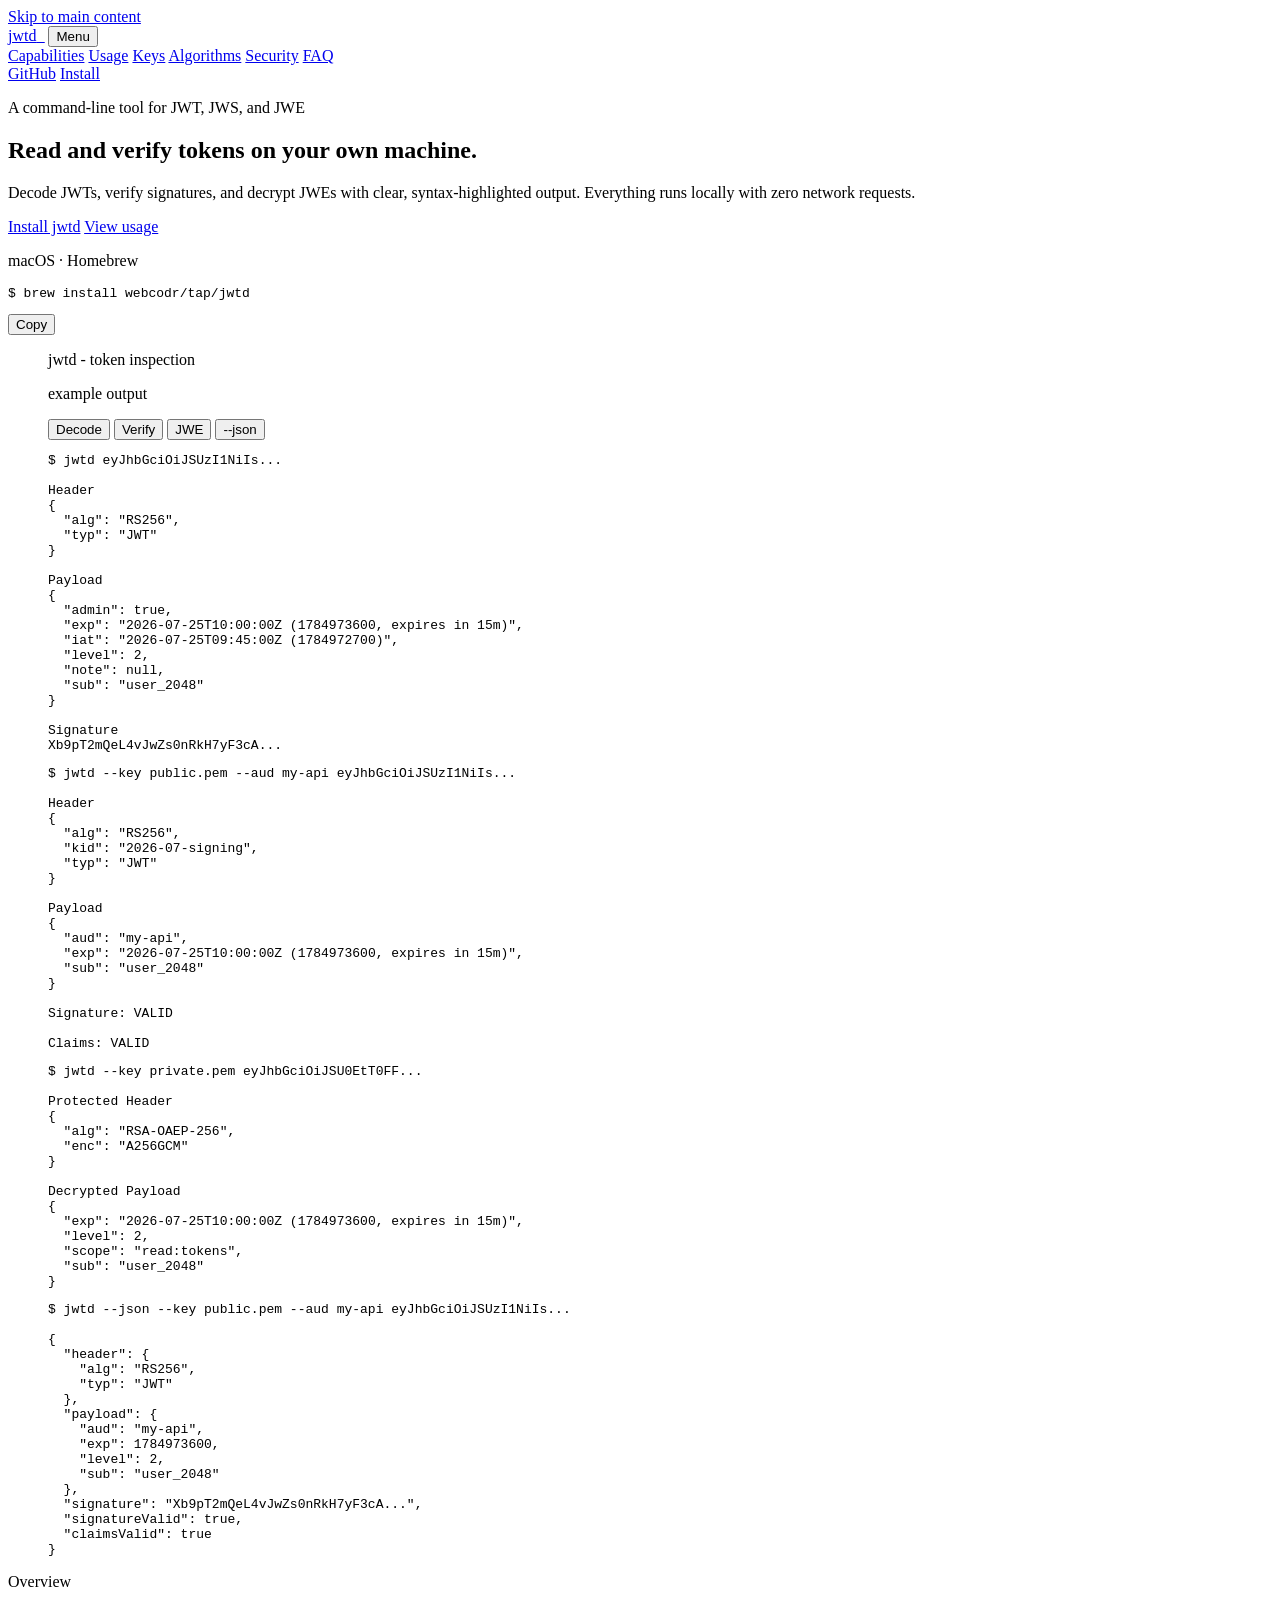
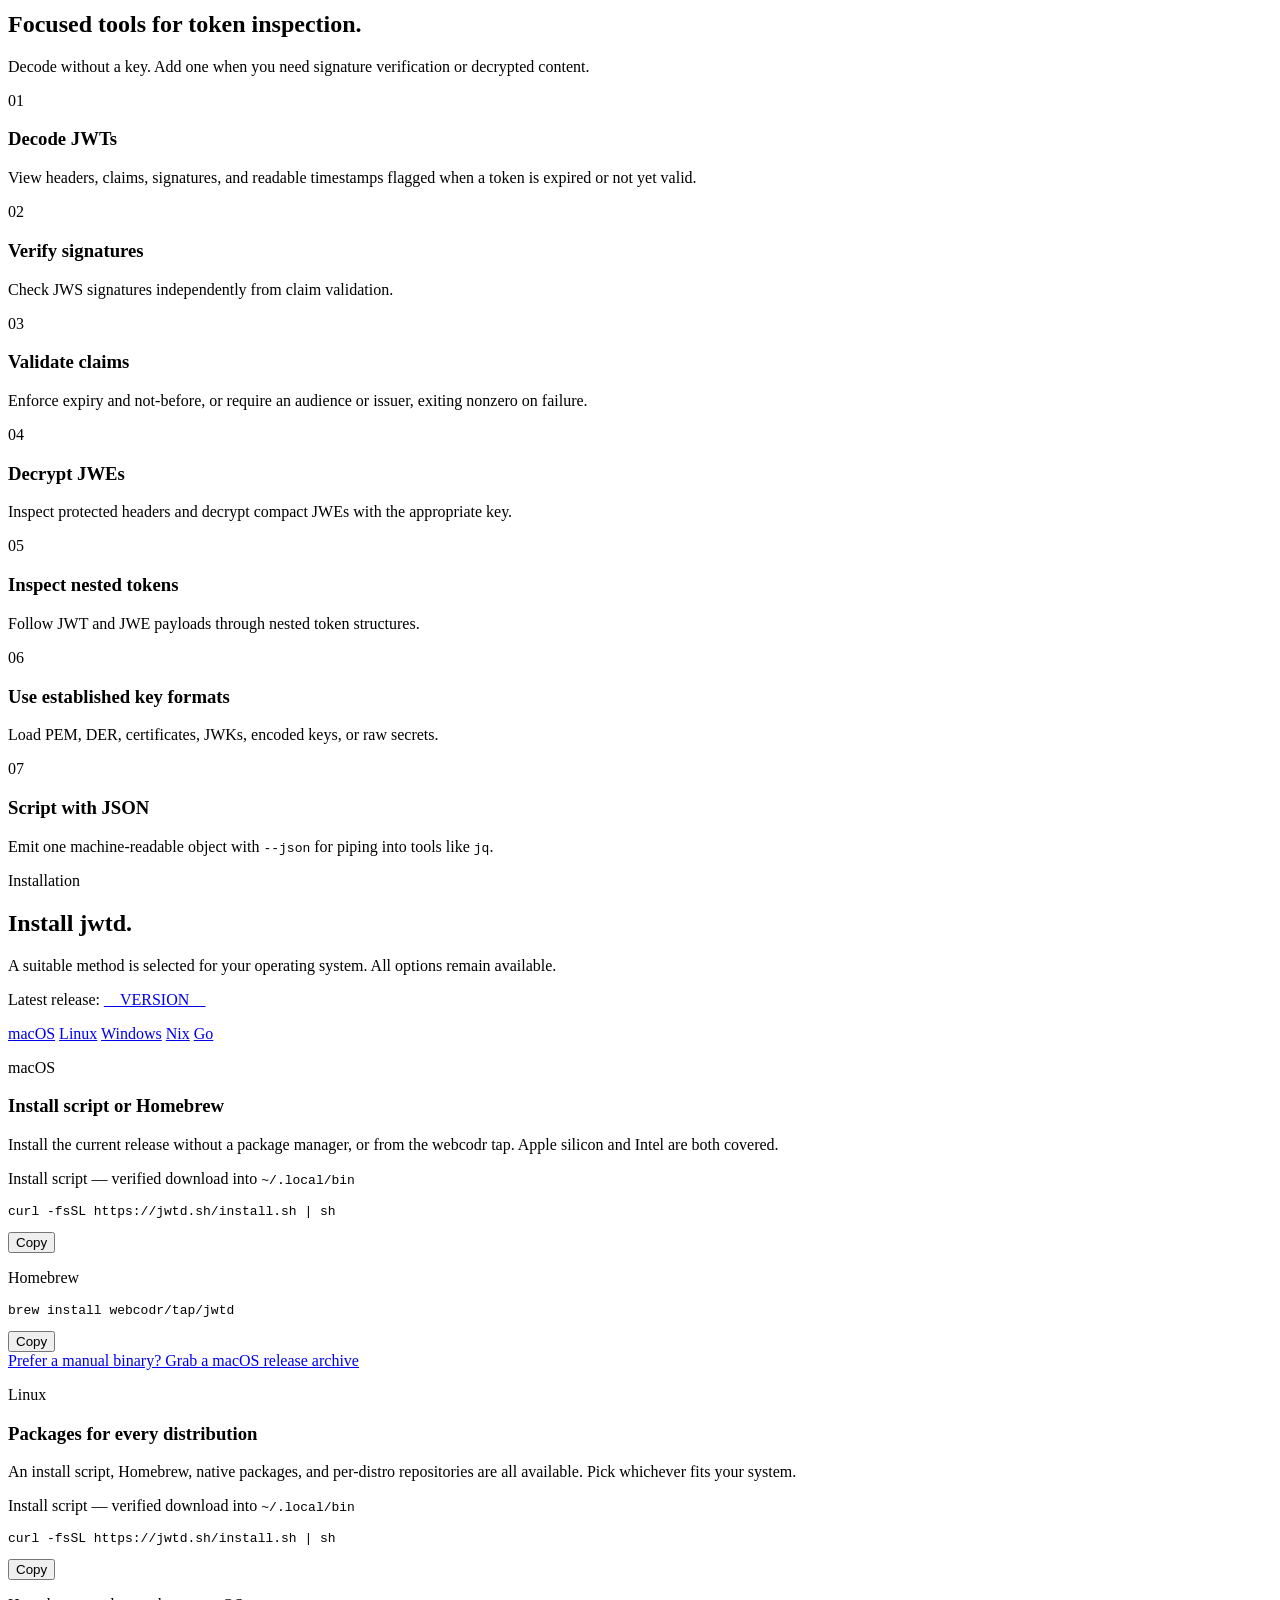
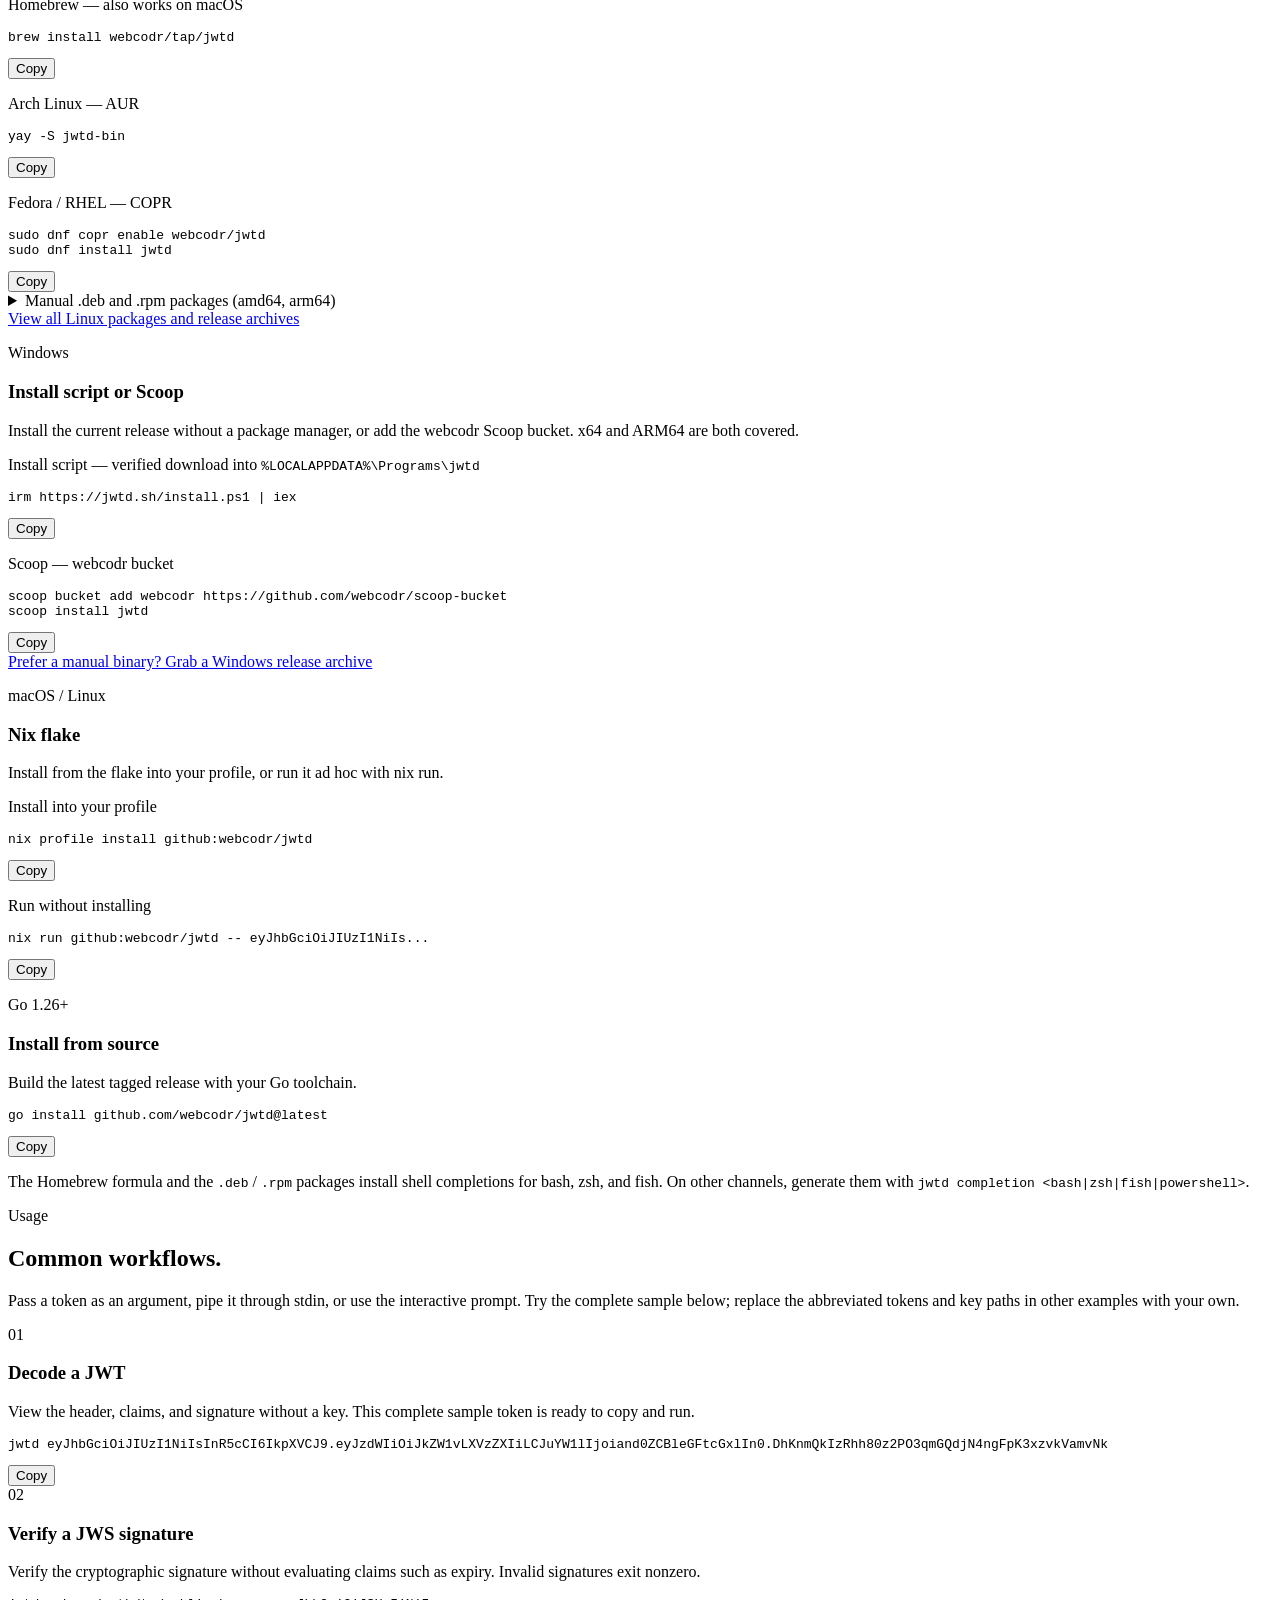
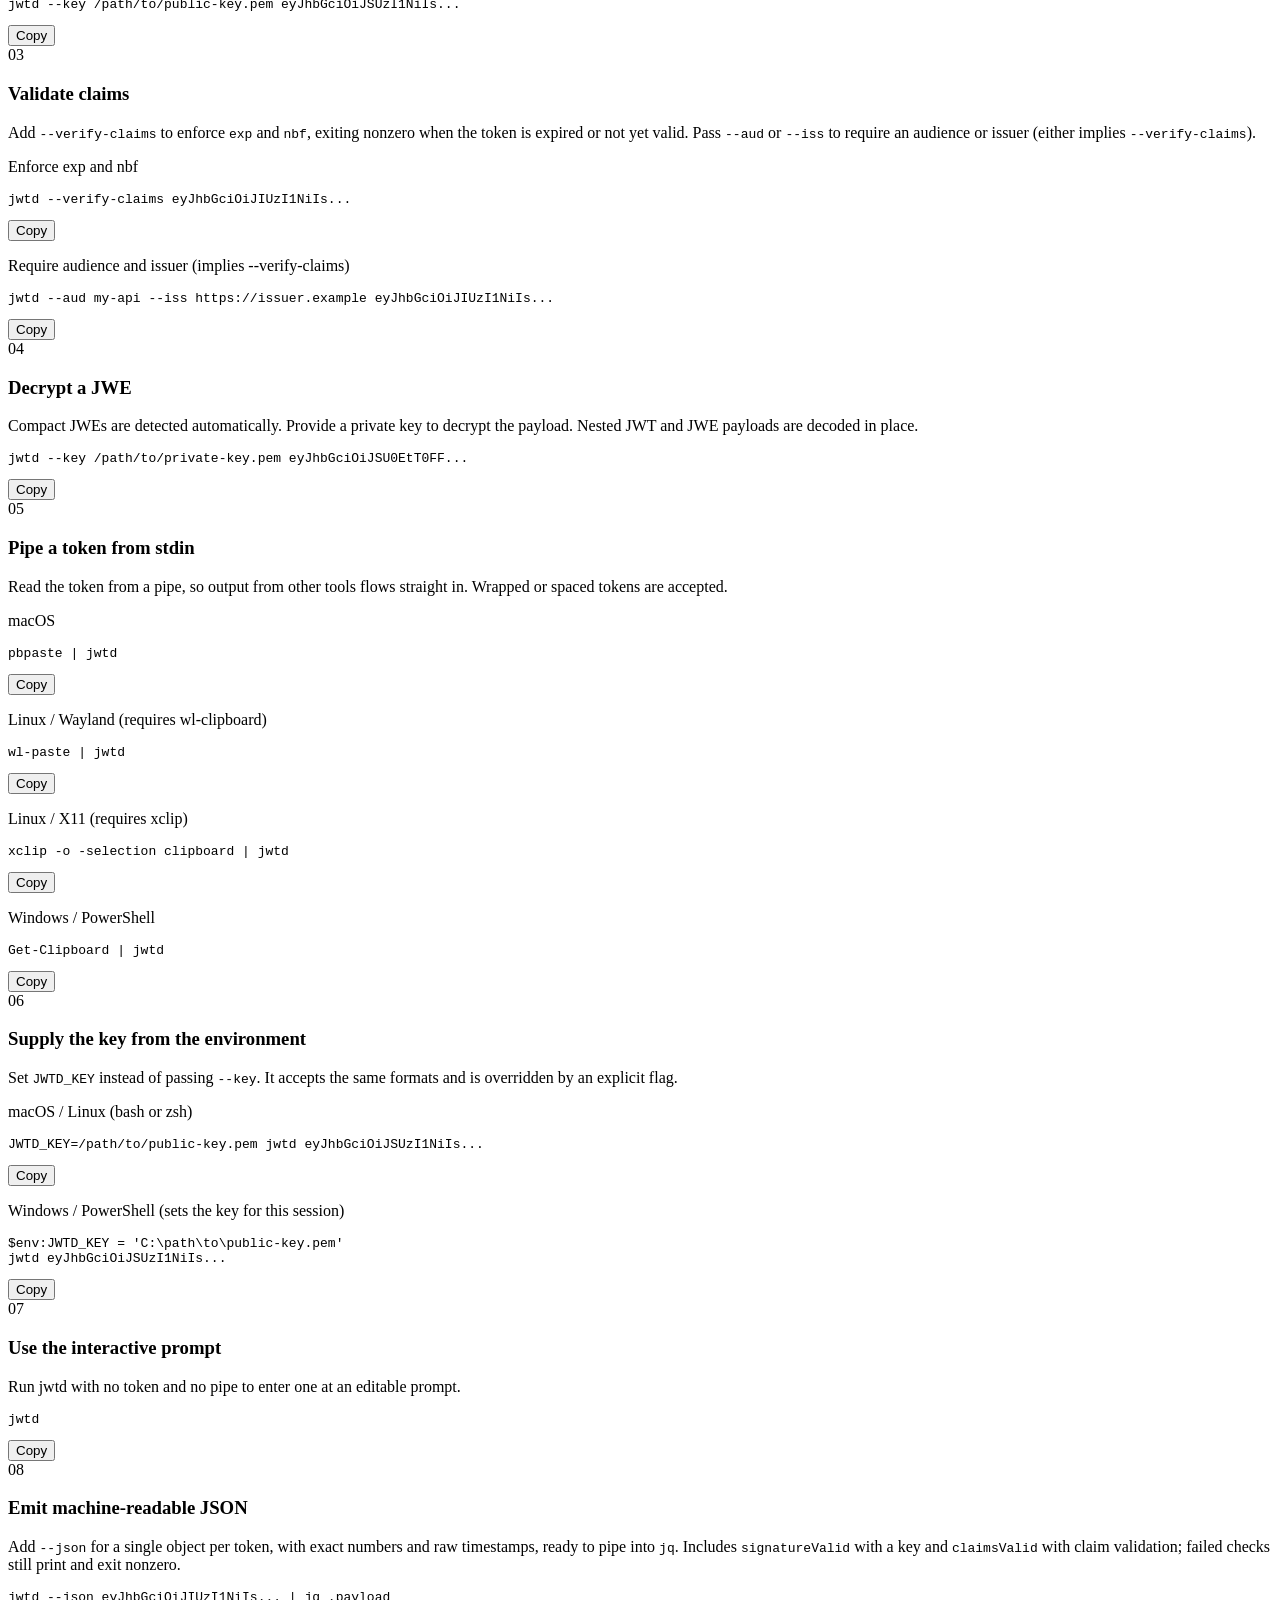
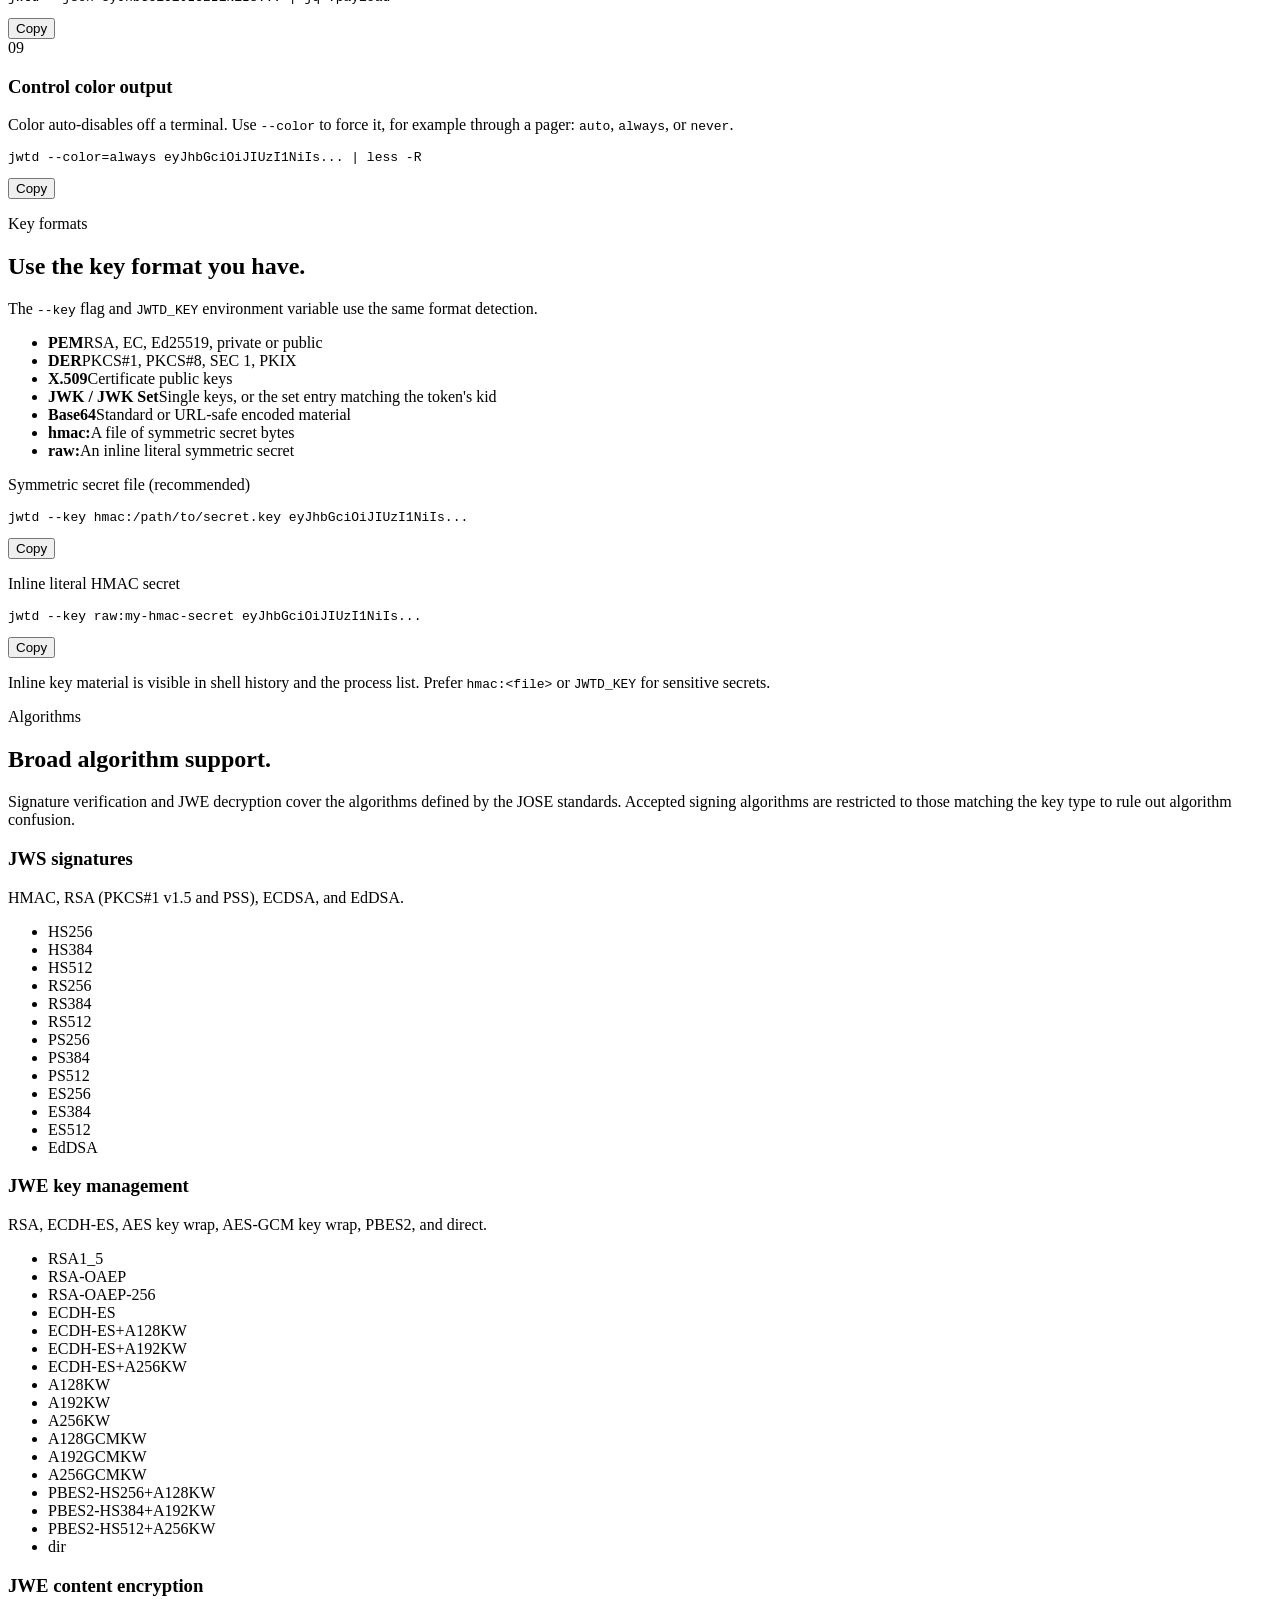
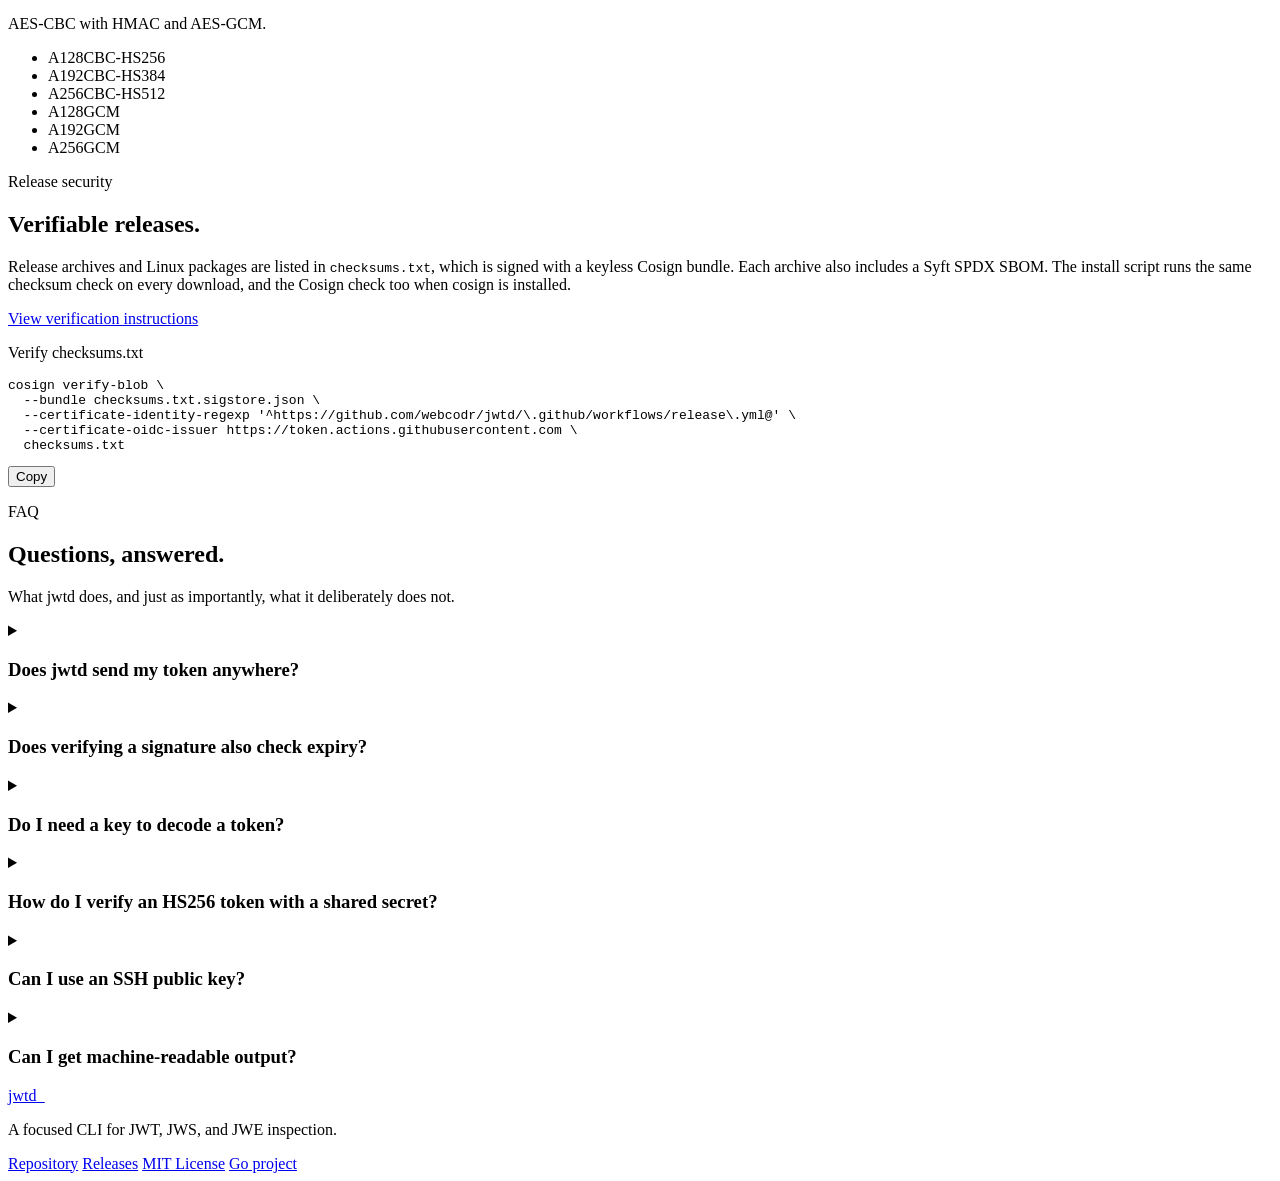
==== commit 085d39b3: "style(site): tone down hero headline and sync og card" ====
--- a/site/index.html
+++ b/site/index.html
@@ -109,14 +109,14 @@
         <div class="hero-copy">
           <p class="eyebrow">A command-line tool for JWT, JWS, and JWE</p>
           <h1 id="hero-title">
-            Inspect tokens<br /><span>from the terminal.</span>
+            Read and verify tokens <span>on your own machine.</span>
           </h1>
           <div class="hero-detail">
             <div class="hero-intro">
               <p class="hero-lede">
                 Decode JWTs, verify signatures, and decrypt JWEs with clear,
-                syntax-highlighted output. Everything runs locally, so your
-                tokens never leave your machine.
+                syntax-highlighted output. Everything runs locally with zero
+                network requests.
               </p>
               <div class="hero-actions">
                 <a class="button" href="#install">Install jwtd</a>
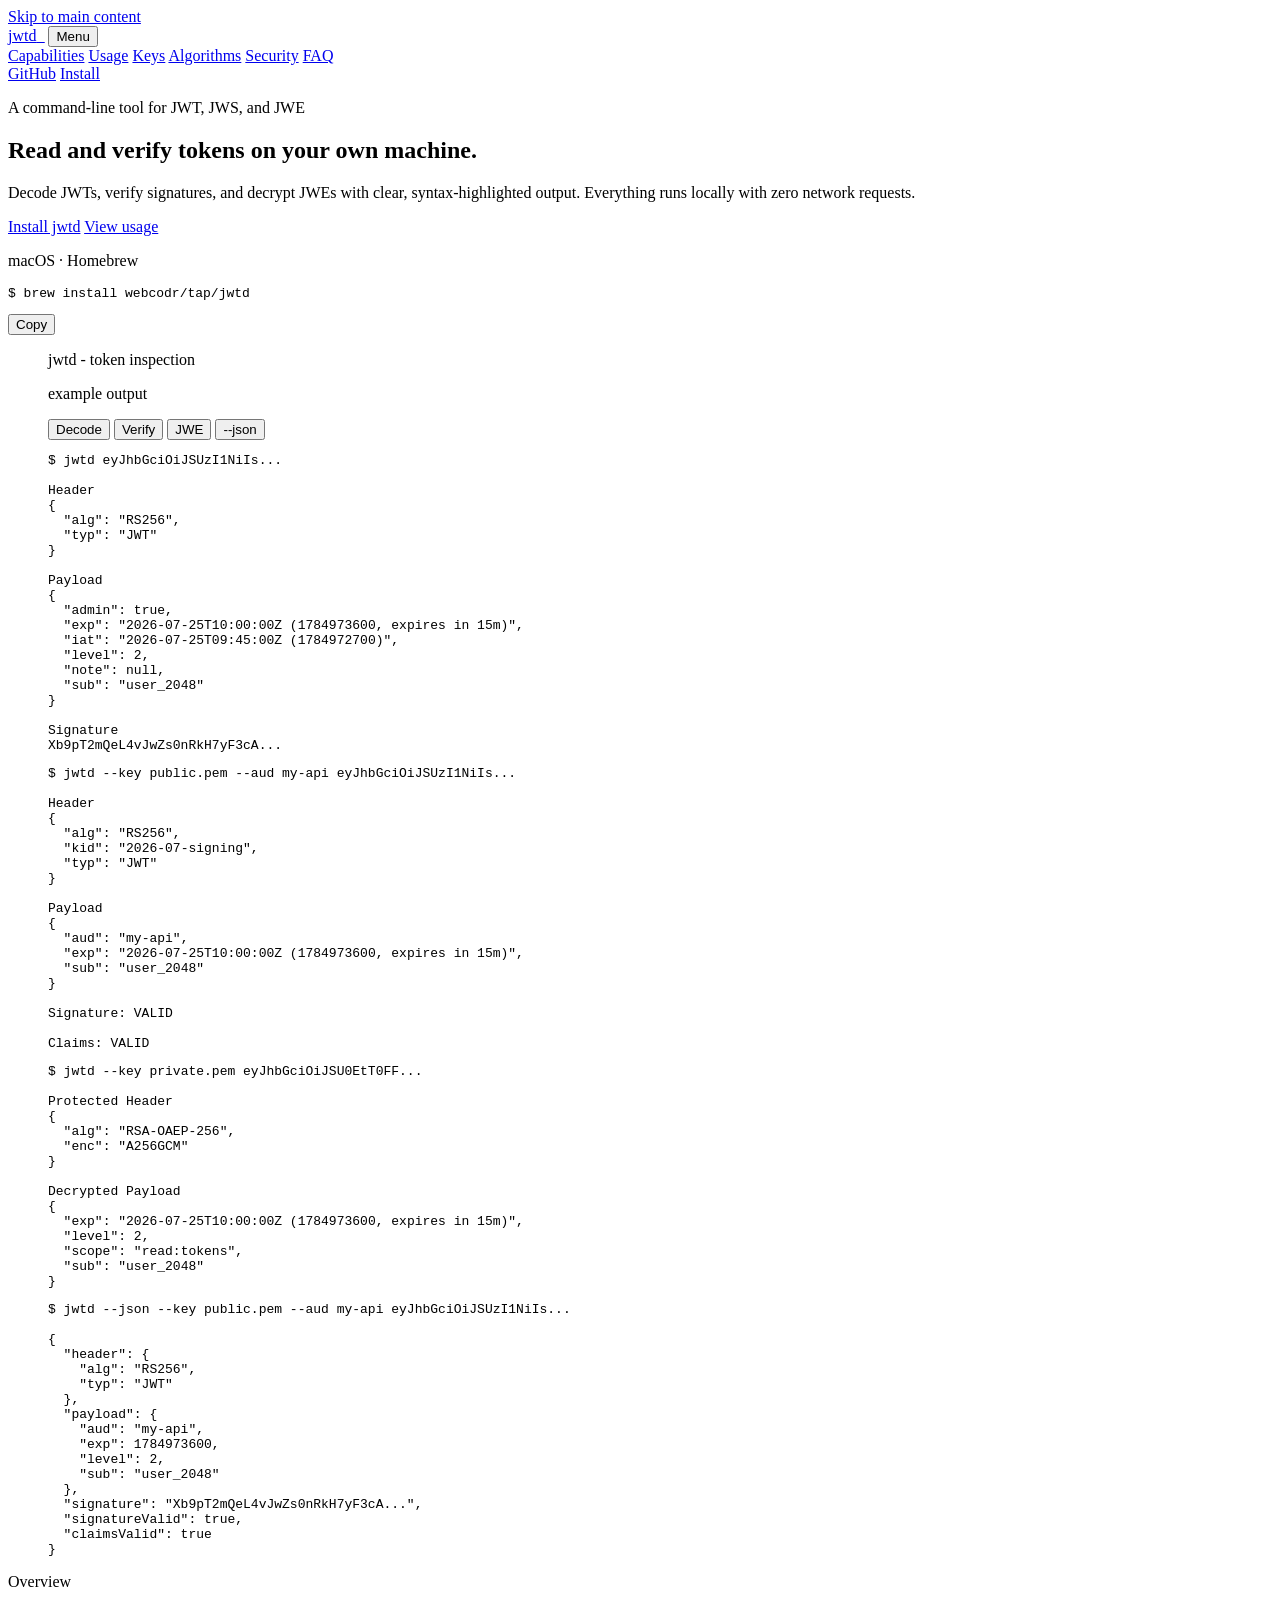
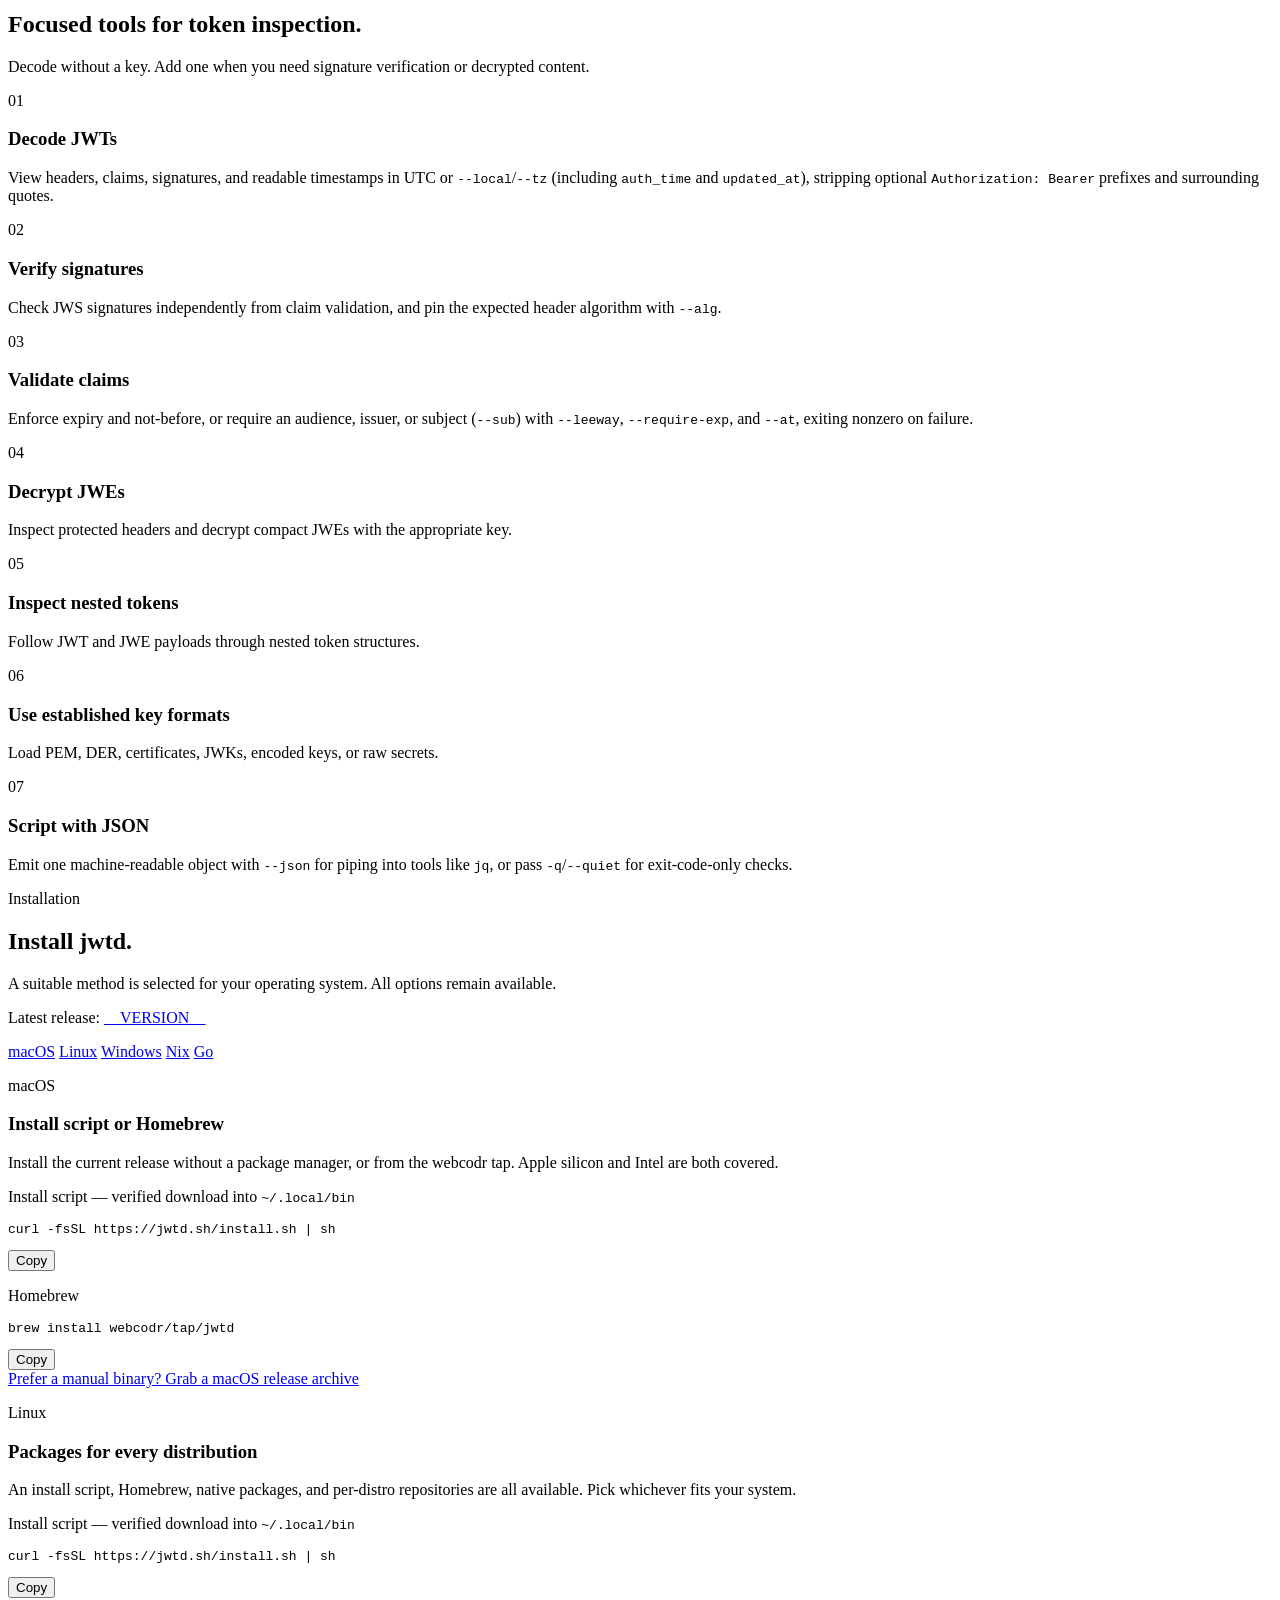
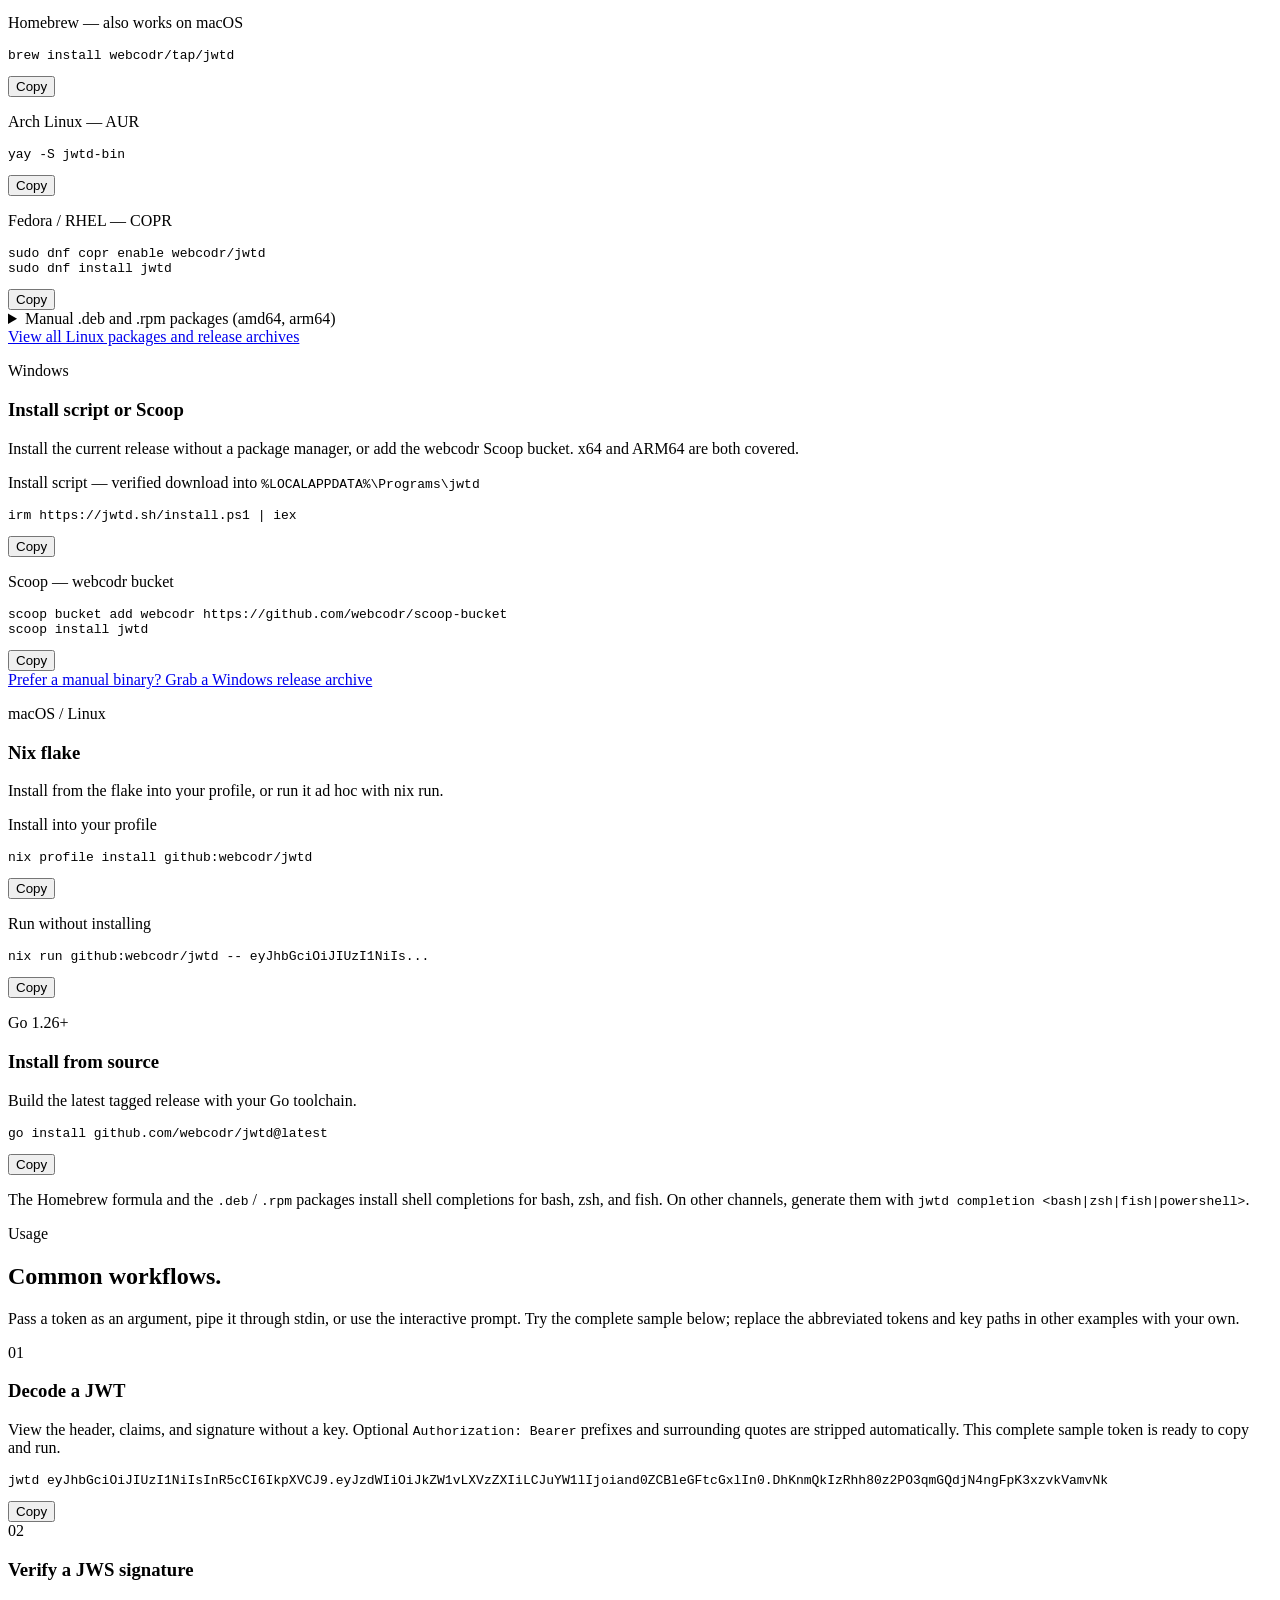
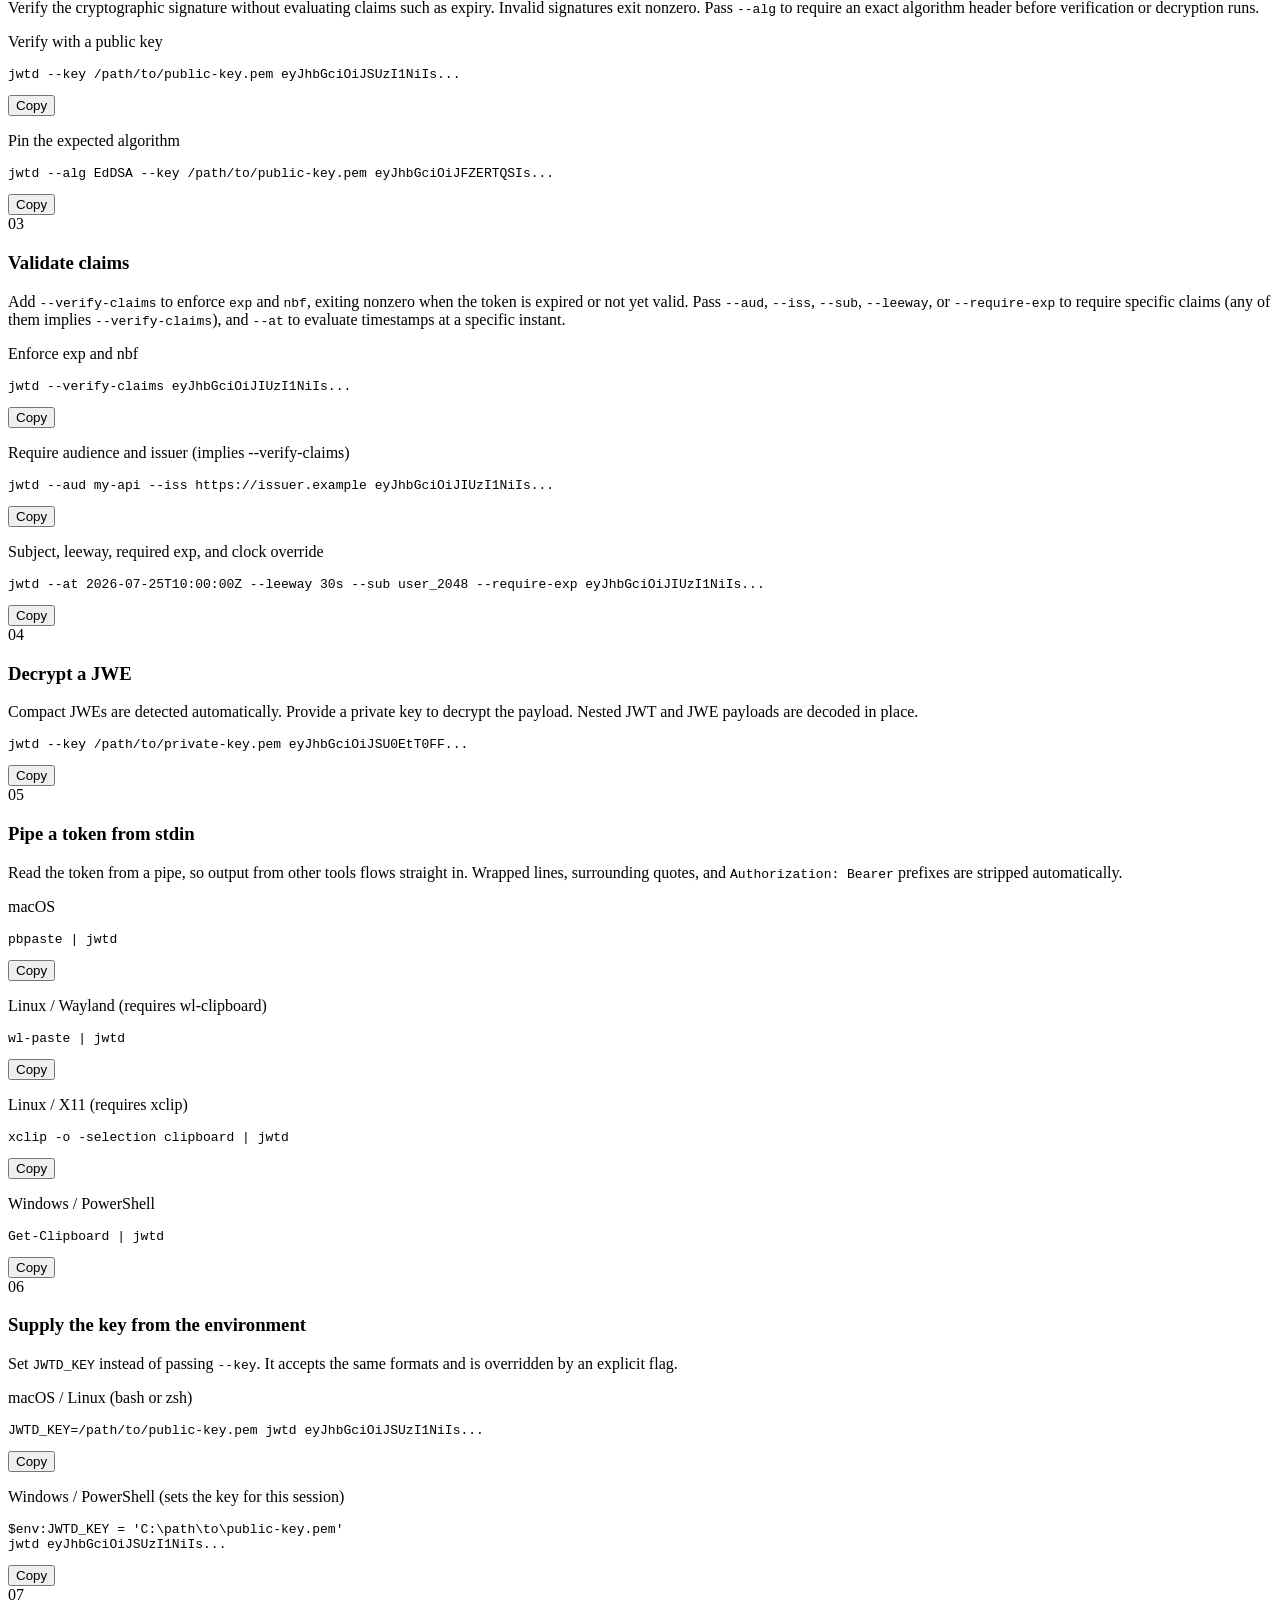
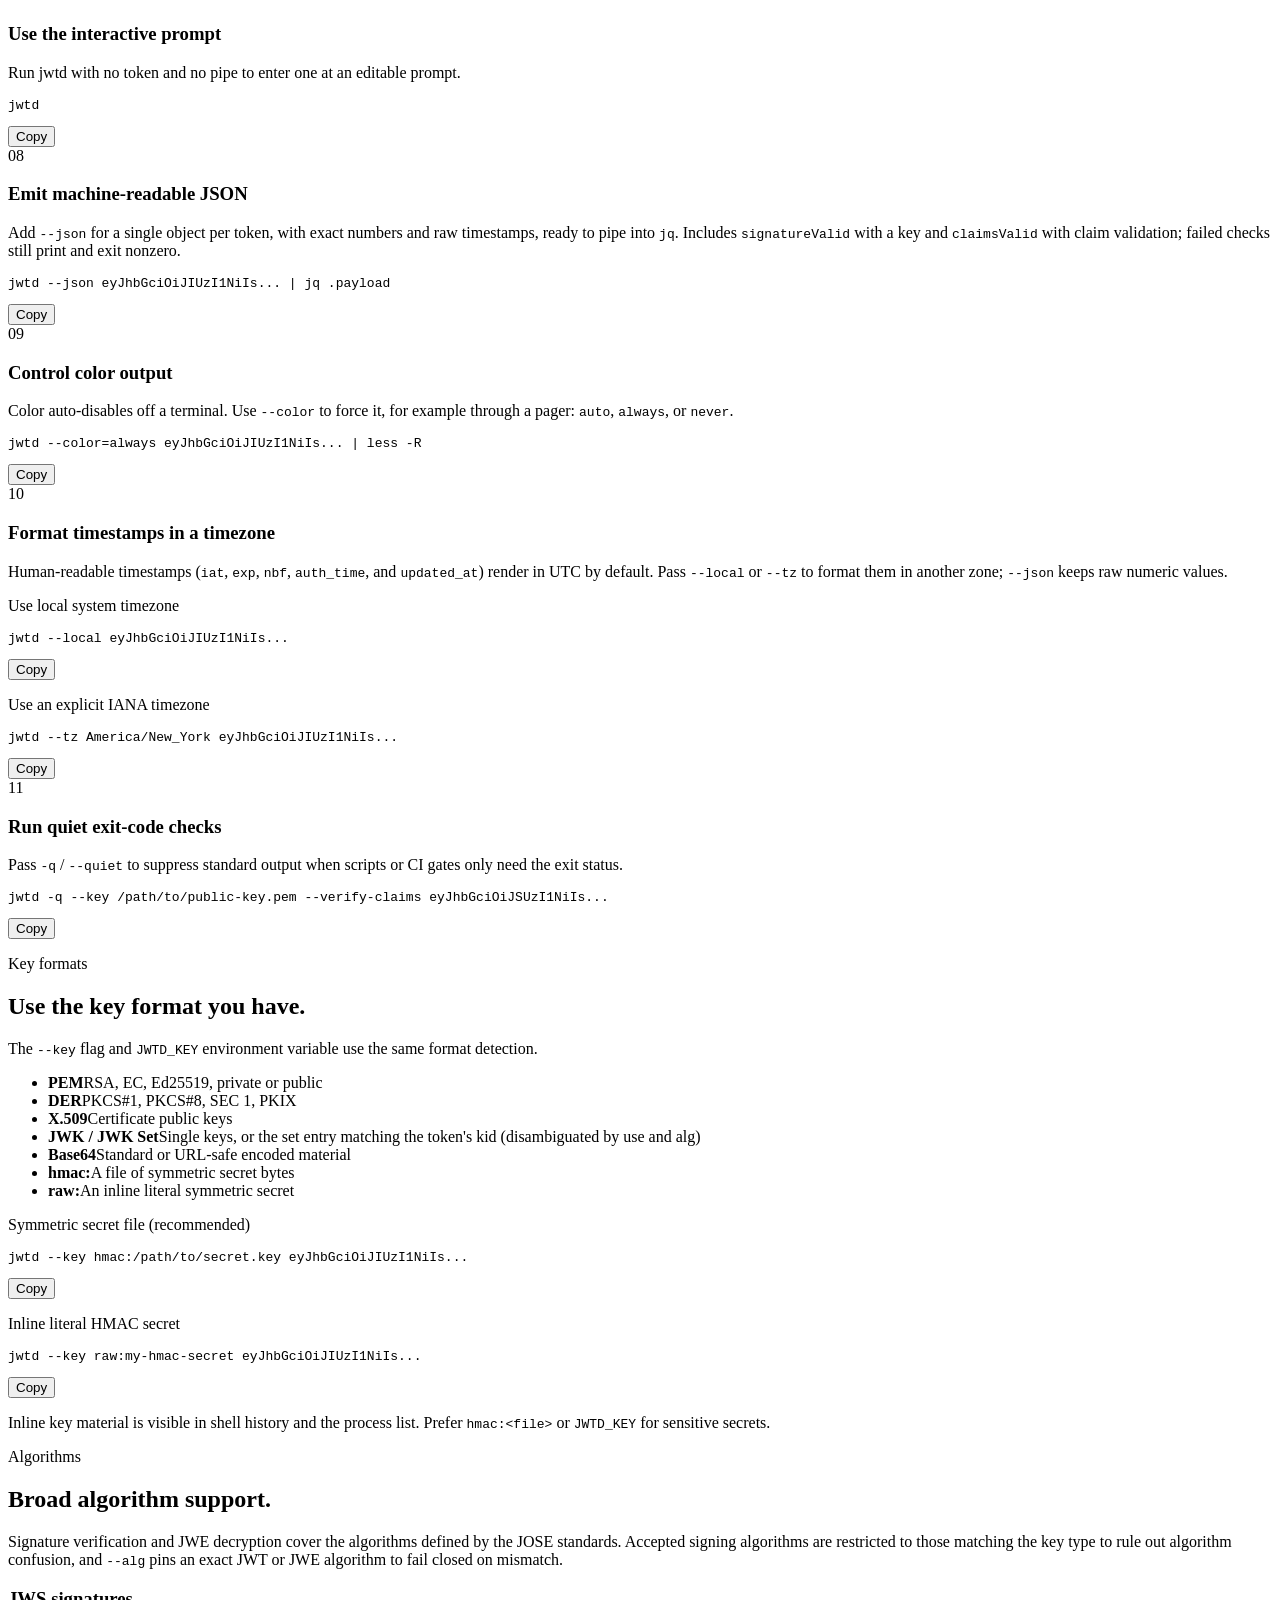
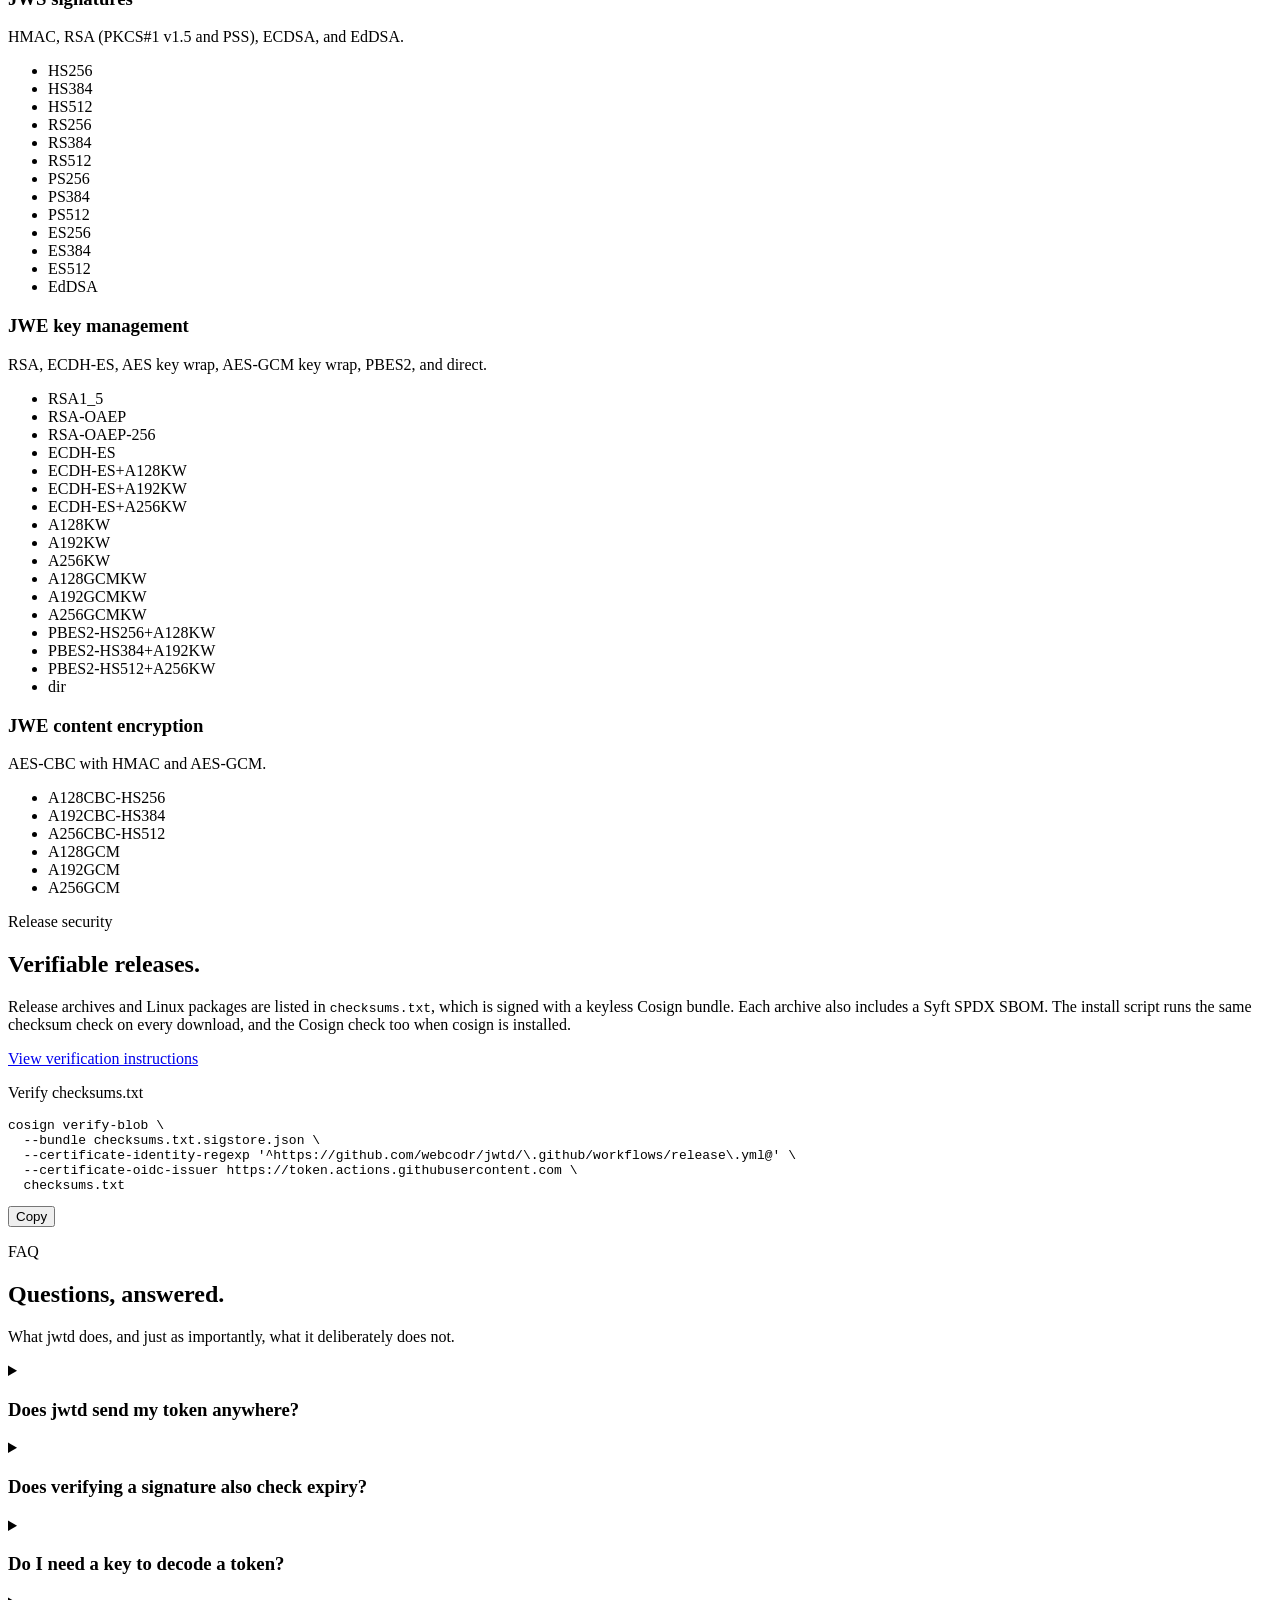
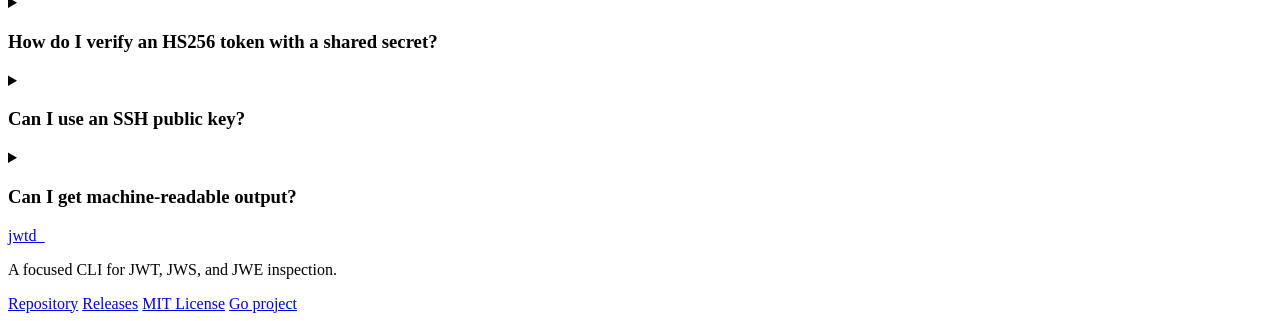
==== commit b962f852: "docs(site): document v5.8.0 CLI ergonomics features" ====
--- a/site/index.html
+++ b/site/index.html
@@ -302,8 +302,11 @@
             <div>
               <h3>Decode JWTs</h3>
               <p>
-                View headers, claims, signatures, and readable timestamps
-                flagged when a token is expired or not yet valid.
+                View headers, claims, signatures, and readable timestamps in UTC
+                or <code>--local</code>/<code>--tz</code> (including
+                <code>auth_time</code> and <code>updated_at</code>), stripping
+                optional <code>Authorization: Bearer</code> prefixes and
+                surrounding quotes.
               </p>
             </div>
           </article>
@@ -311,7 +314,10 @@
             <span>02</span>
             <div>
               <h3>Verify signatures</h3>
-              <p>Check JWS signatures independently from claim validation.</p>
+              <p>
+                Check JWS signatures independently from claim validation, and
+                pin the expected header algorithm with <code>--alg</code>.
+              </p>
             </div>
           </article>
           <article>
@@ -319,8 +325,10 @@
             <div>
               <h3>Validate claims</h3>
               <p>
-                Enforce expiry and not-before, or require an audience or issuer,
-                exiting nonzero on failure.
+                Enforce expiry and not-before, or require an audience, issuer,
+                or subject (<code>--sub</code>) with <code>--leeway</code>,
+                <code>--require-exp</code>, and <code>--at</code>, exiting
+                nonzero on failure.
               </p>
             </div>
           </article>
@@ -358,7 +366,8 @@
               <h3>Script with JSON</h3>
               <p>
                 Emit one machine-readable object with <code>--json</code> for
-                piping into tools like <code>jq</code>.
+                piping into tools like <code>jq</code>, or pass
+                <code>-q</code>/<code>--quiet</code> for exit-code-only checks.
               </p>
             </div>
           </article>
@@ -829,8 +838,10 @@
             <div class="usage-copy">
               <h3>Decode a JWT</h3>
               <p>
-                View the header, claims, and signature without a key. This
-                complete sample token is ready to copy and run.
+                View the header, claims, and signature without a key. Optional
+                <code>Authorization: Bearer</code> prefixes and surrounding
+                quotes are stripped automatically. This complete sample token is
+                ready to copy and run.
               </p>
             </div>
             <div class="command-block">
@@ -856,23 +867,45 @@
               <h3>Verify a JWS signature</h3>
               <p>
                 Verify the cryptographic signature without evaluating claims
-                such as expiry. Invalid signatures exit nonzero.
-              </p>
-            </div>
-            <div class="command-block">
-              <pre tabindex="0"><code id="verify-command">jwtd --key /path/to/public-key.pem eyJhbGciOiJSUzI1NiIs...</code></pre>
-              <div class="command-actions">
-                <button
-                  type="button"
-                  data-copy-target="verify-command"
-                  aria-label="Copy verify JWS signature command"
-                >
-                  Copy</button
-                ><span
-                  class="copy-feedback"
-                  data-copy-feedback
-                  aria-live="polite"
-                ></span>
+                such as expiry. Invalid signatures exit nonzero. Pass
+                <code>--alg</code> to require an exact algorithm header before
+                verification or decryption runs.
+              </p>
+            </div>
+            <div class="usage-commands">
+              <div class="command-block">
+                <p>Verify with a public key</p>
+                <pre tabindex="0"><code id="verify-command">jwtd --key /path/to/public-key.pem eyJhbGciOiJSUzI1NiIs...</code></pre>
+                <div class="command-actions">
+                  <button
+                    type="button"
+                    data-copy-target="verify-command"
+                    aria-label="Copy verify JWS signature command"
+                  >
+                    Copy</button
+                  ><span
+                    class="copy-feedback"
+                    data-copy-feedback
+                    aria-live="polite"
+                  ></span>
+                </div>
+              </div>
+              <div class="command-block">
+                <p>Pin the expected algorithm</p>
+                <pre tabindex="0"><code id="verify-alg-command">jwtd --alg EdDSA --key /path/to/public-key.pem eyJhbGciOiJFZERTQSIs...</code></pre>
+                <div class="command-actions">
+                  <button
+                    type="button"
+                    data-copy-target="verify-alg-command"
+                    aria-label="Copy verify JWS with pinned algorithm command"
+                  >
+                    Copy</button
+                  ><span
+                    class="copy-feedback"
+                    data-copy-feedback
+                    aria-live="polite"
+                  ></span>
+                </div>
               </div>
             </div>
           </article>
@@ -883,9 +916,11 @@
               <p>
                 Add <code>--verify-claims</code> to enforce <code>exp</code>
                 and <code>nbf</code>, exiting nonzero when the token is expired
-                or not yet valid. Pass <code>--aud</code> or <code>--iss</code>
-                to require an audience or issuer (either implies
-                <code>--verify-claims</code>).
+                or not yet valid. Pass <code>--aud</code>, <code>--iss</code>,
+                <code>--sub</code>, <code>--leeway</code>, or
+                <code>--require-exp</code> to require specific claims (any of
+                them implies <code>--verify-claims</code>), and <code>--at</code>
+                to evaluate timestamps at a specific instant.
               </p>
             </div>
             <div class="usage-commands">
@@ -923,6 +958,23 @@
                   ></span>
                 </div>
               </div>
+              <div class="command-block">
+                <p>Subject, leeway, required exp, and clock override</p>
+                <pre tabindex="0"><code id="verify-claims-at-command">jwtd --at 2026-07-25T10:00:00Z --leeway 30s --sub user_2048 --require-exp eyJhbGciOiJIUzI1NiIs...</code></pre>
+                <div class="command-actions">
+                  <button
+                    type="button"
+                    data-copy-target="verify-claims-at-command"
+                    aria-label="Copy validate claims with leeway and clock override command"
+                  >
+                    Copy</button
+                  ><span
+                    class="copy-feedback"
+                    data-copy-feedback
+                    aria-live="polite"
+                  ></span>
+                </div>
+              </div>
             </div>
           </article>
           <article>
@@ -958,7 +1010,9 @@
               <h3>Pipe a token from stdin</h3>
               <p>
                 Read the token from a pipe, so output from other tools flows
-                straight in. Wrapped or spaced tokens are accepted.
+                straight in. Wrapped lines, surrounding quotes, and
+                <code>Authorization: Bearer</code> prefixes are stripped
+                automatically.
               </p>
             </div>
             <div class="usage-commands">
@@ -1162,6 +1216,82 @@
               </div>
             </div>
           </article>
+          <article>
+            <div class="usage-number">10</div>
+            <div class="usage-copy">
+              <h3>Format timestamps in a timezone</h3>
+              <p>
+                Human-readable timestamps (<code>iat</code>, <code>exp</code>,
+                <code>nbf</code>, <code>auth_time</code>, and
+                <code>updated_at</code>) render in UTC by default. Pass
+                <code>--local</code> or <code>--tz</code> to format them in
+                another zone; <code>--json</code> keeps raw numeric values.
+              </p>
+            </div>
+            <div class="usage-commands">
+              <div class="command-block">
+                <p>Use local system timezone</p>
+                <pre tabindex="0"><code id="tz-local-command">jwtd --local eyJhbGciOiJIUzI1NiIs...</code></pre>
+                <div class="command-actions">
+                  <button
+                    type="button"
+                    data-copy-target="tz-local-command"
+                    aria-label="Copy local timezone command"
+                  >
+                    Copy</button
+                  ><span
+                    class="copy-feedback"
+                    data-copy-feedback
+                    aria-live="polite"
+                  ></span>
+                </div>
+              </div>
+              <div class="command-block">
+                <p>Use an explicit IANA timezone</p>
+                <pre tabindex="0"><code id="tz-iana-command">jwtd --tz America/New_York eyJhbGciOiJIUzI1NiIs...</code></pre>
+                <div class="command-actions">
+                  <button
+                    type="button"
+                    data-copy-target="tz-iana-command"
+                    aria-label="Copy explicit timezone command"
+                  >
+                    Copy</button
+                  ><span
+                    class="copy-feedback"
+                    data-copy-feedback
+                    aria-live="polite"
+                  ></span>
+                </div>
+              </div>
+            </div>
+          </article>
+          <article>
+            <div class="usage-number">11</div>
+            <div class="usage-copy">
+              <h3>Run quiet exit-code checks</h3>
+              <p>
+                Pass <code>-q</code> / <code>--quiet</code> to suppress
+                standard output when scripts or CI gates only need the exit
+                status.
+              </p>
+            </div>
+            <div class="command-block">
+              <pre tabindex="0"><code id="quiet-command">jwtd -q --key /path/to/public-key.pem --verify-claims eyJhbGciOiJSUzI1NiIs...</code></pre>
+              <div class="command-actions">
+                <button
+                  type="button"
+                  data-copy-target="quiet-command"
+                  aria-label="Copy quiet verification command"
+                >
+                  Copy</button
+                ><span
+                  class="copy-feedback"
+                  data-copy-feedback
+                  aria-live="polite"
+                ></span>
+              </div>
+            </div>
+          </article>
         </div>
       </section>
 
@@ -1190,7 +1320,10 @@
             <li><strong>X.509</strong><span>Certificate public keys</span></li>
             <li>
               <strong>JWK / JWK Set</strong
-              ><span>Single keys, or the set entry matching the token's kid</span>
+              ><span
+                >Single keys, or the set entry matching the token's kid
+                (disambiguated by use and alg)</span
+              >
             </li>
             <li>
               <strong>Base64</strong
@@ -1261,7 +1394,8 @@
             Signature verification and JWE decryption cover the algorithms
             defined by the JOSE standards. Accepted signing algorithms are
             restricted to those matching the key type to rule out algorithm
-            confusion.
+            confusion, and <code>--alg</code> pins an exact JWT or JWE algorithm
+            to fail closed on mismatch.
           </p>
         </div>
         <div class="algorithm-groups">
@@ -1391,9 +1525,11 @@
               No. Signature verification reports only whether the cryptographic
               signature is valid. Claim checks such as expiry are kept separate,
               so an expired but authentic token still verifies. Pass
-              <code>--verify-claims</code> (or <code>--aud</code>/<code>--iss</code>)
-              to enforce <code>exp</code> and <code>nbf</code> alongside or
-              without a signature check; either failing exits nonzero.
+              <code>--verify-claims</code> (or <code>--aud</code>/<code>--iss</code>),
+              <code>--sub</code>, <code>--leeway</code>, or
+              <code>--require-exp</code> (optionally evaluated <code>--at</code>
+              a given instant) to enforce claims alongside or without a signature
+              check; either failing exits nonzero.
             </p>
           </details>
           <details>
@@ -1441,6 +1577,8 @@
               <code>protectedHeader</code> plus either the encrypted part sizes
               or, with a key, <code>decryptedPayload</code>; a nested token
               inside it is reported as its compact string rather than decoded.
+              For scripts that only need the exit status, pass <code>-q</code>
+              / <code>--quiet</code> to suppress stdout.
             </p>
           </details>
         </div>
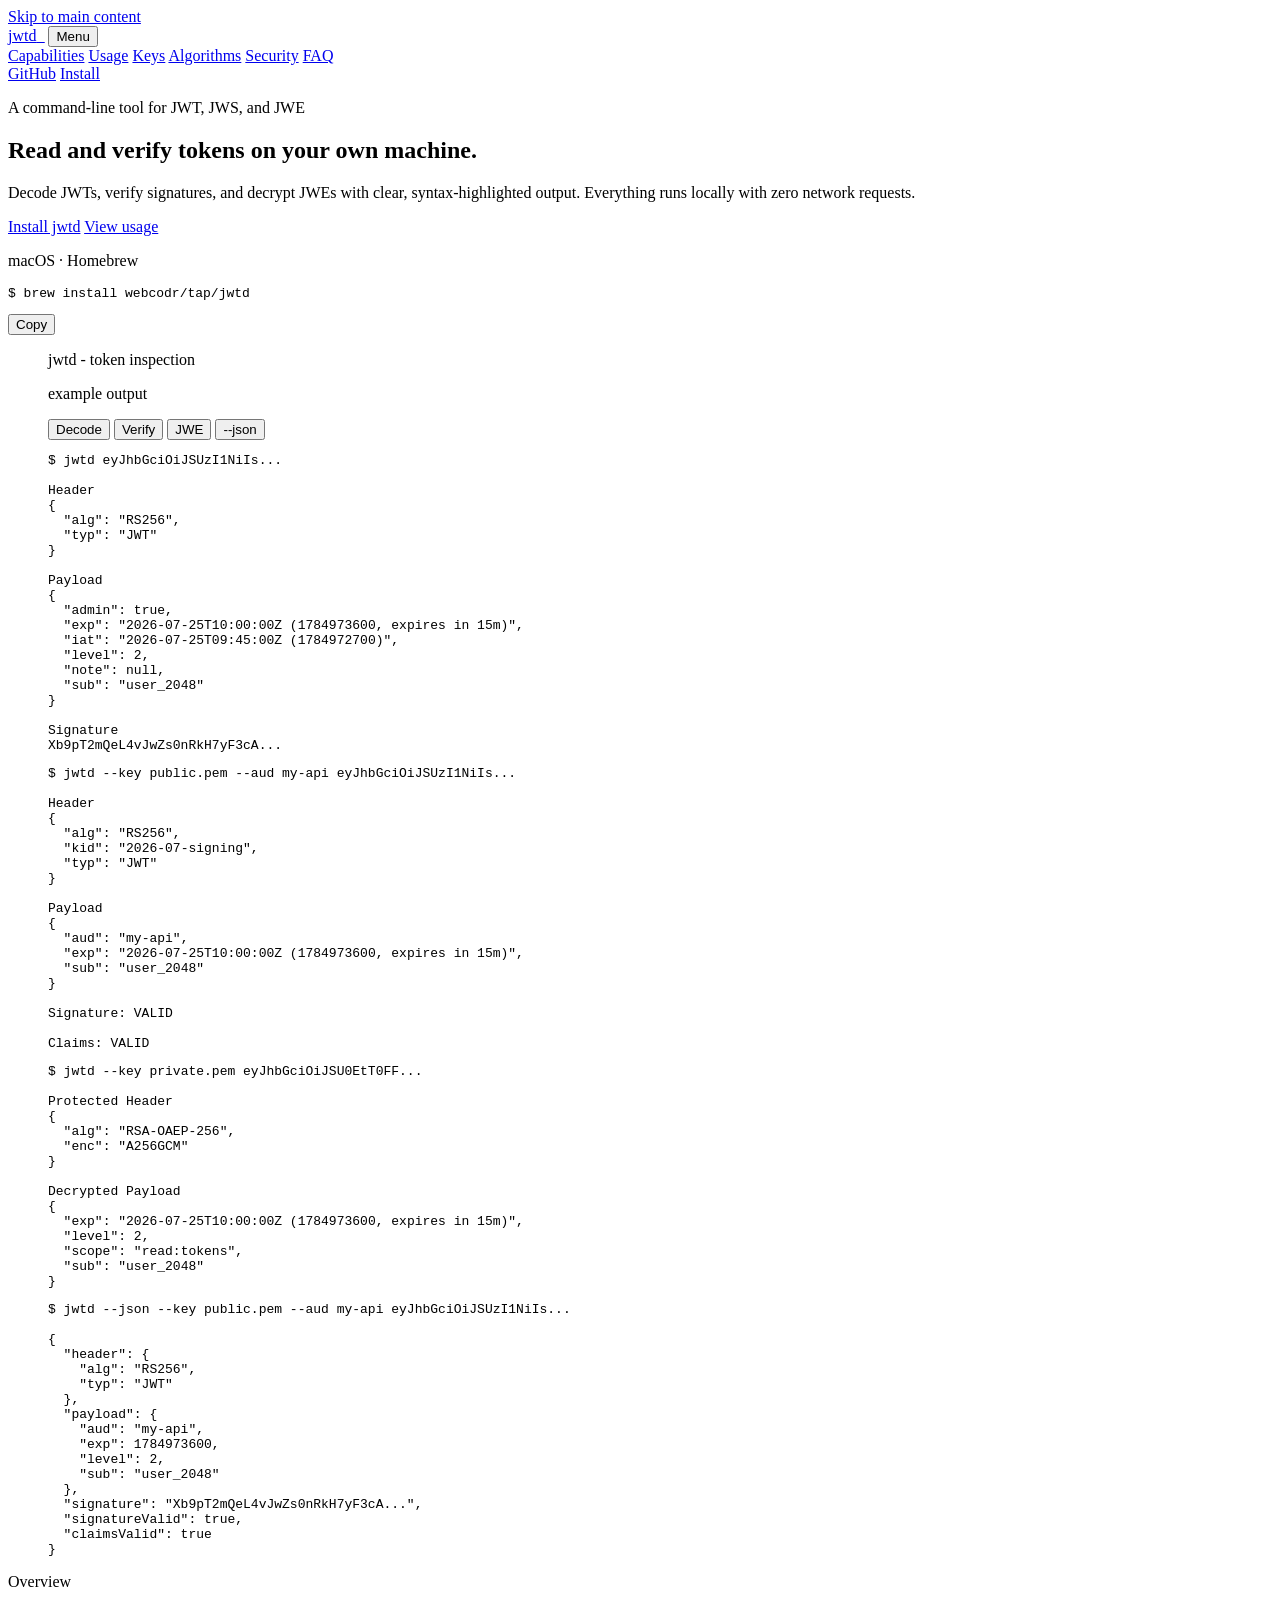
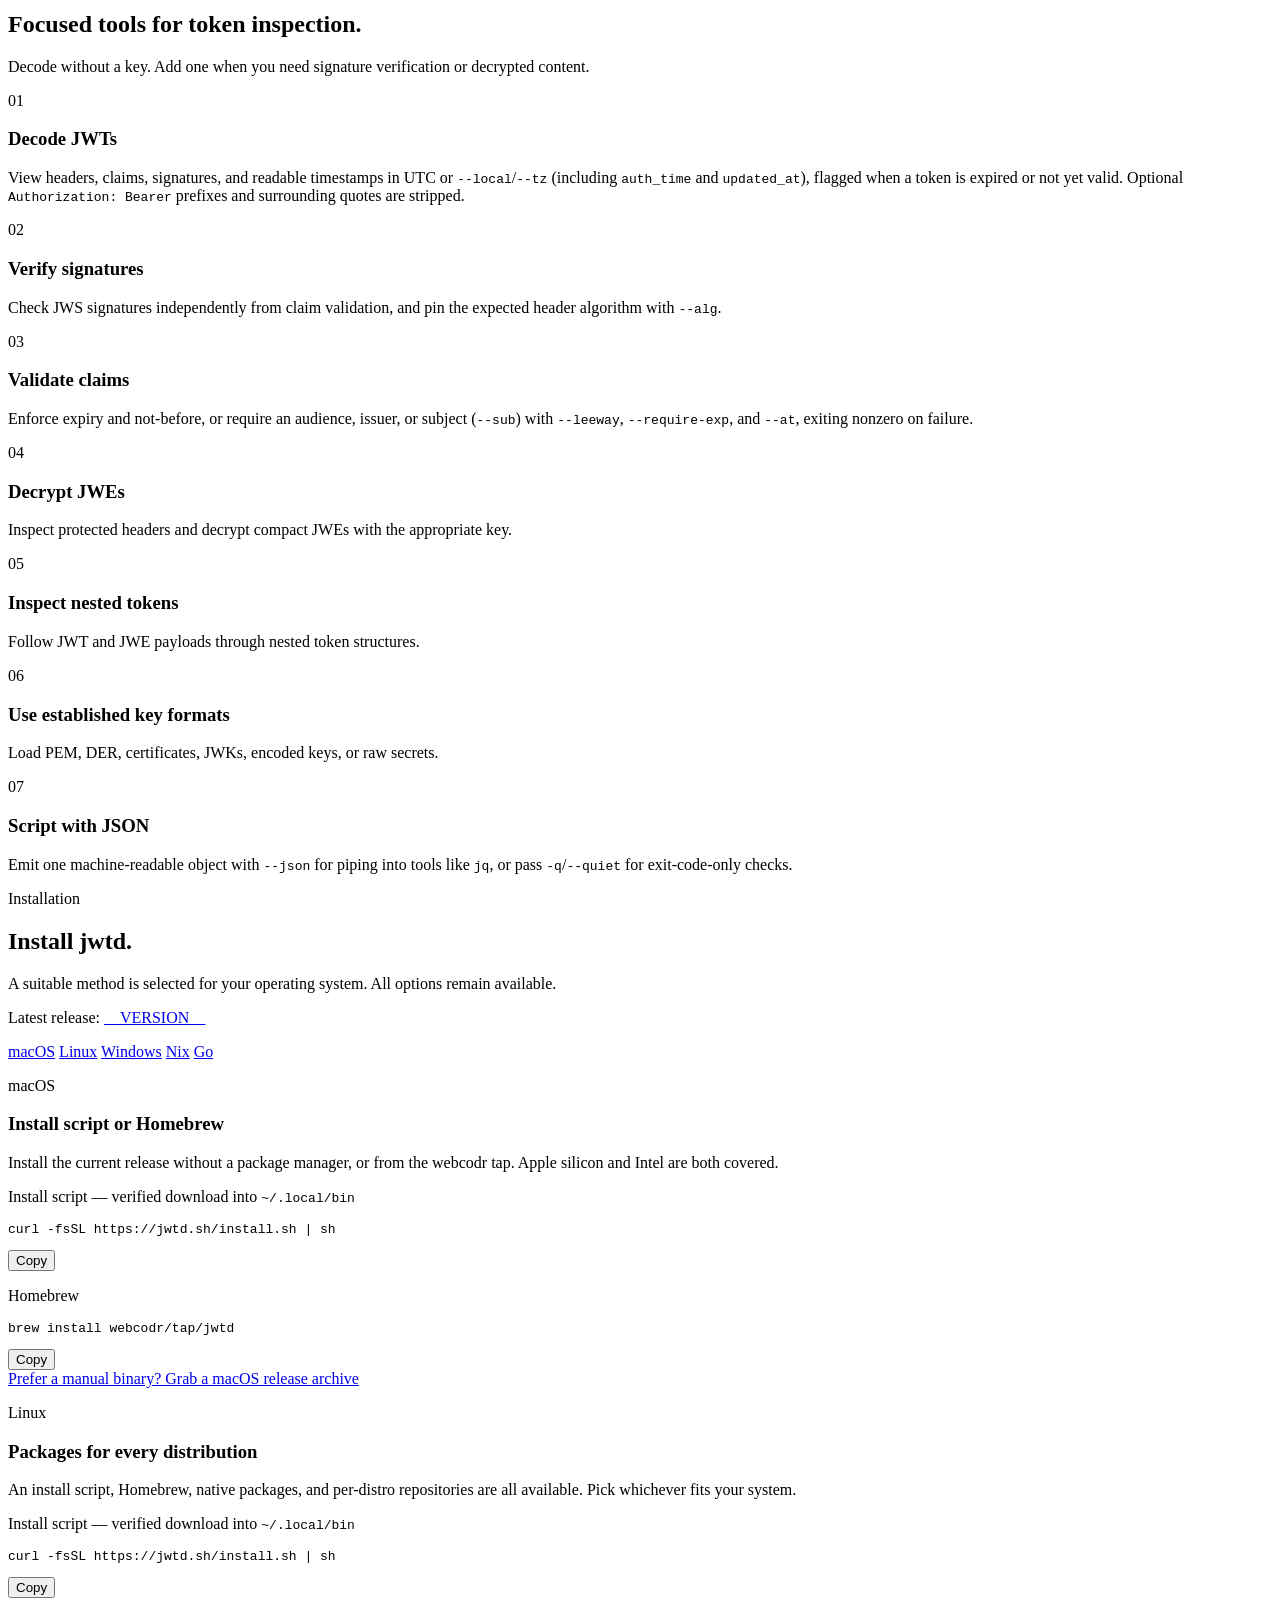
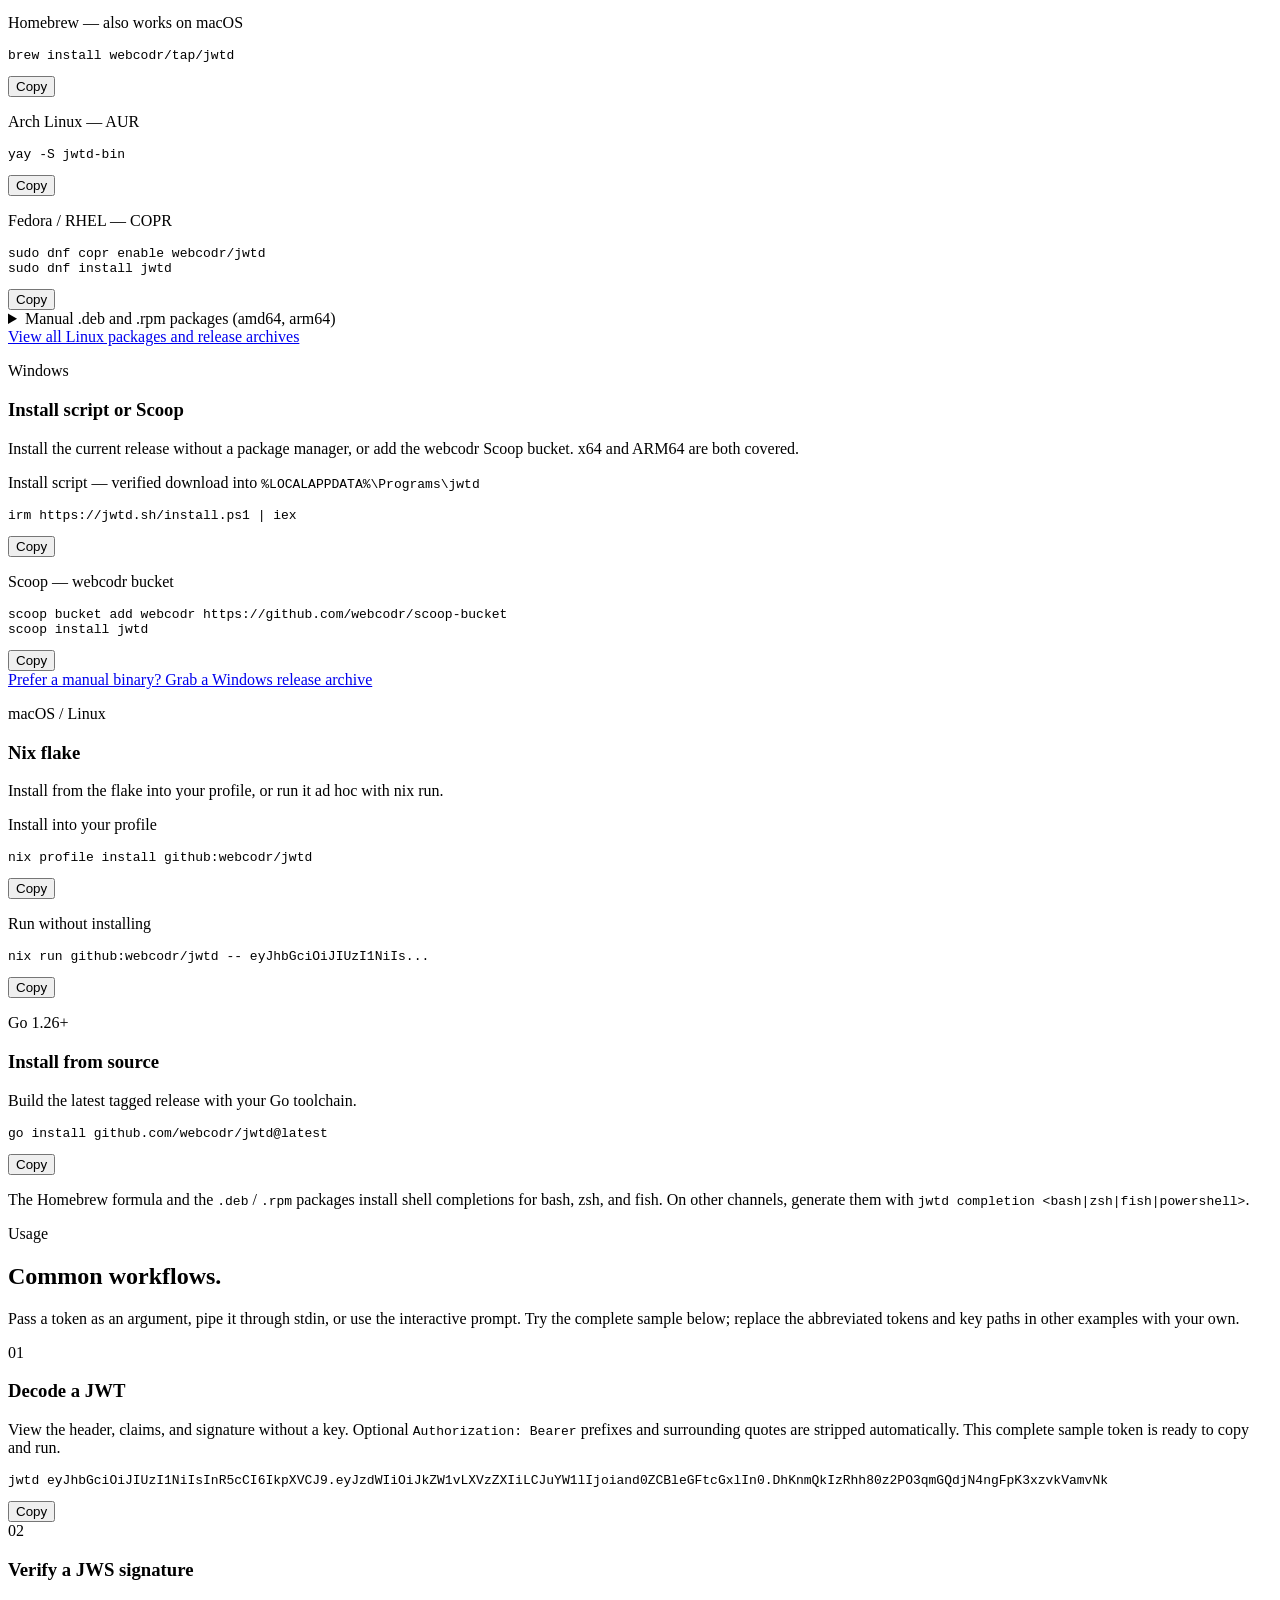
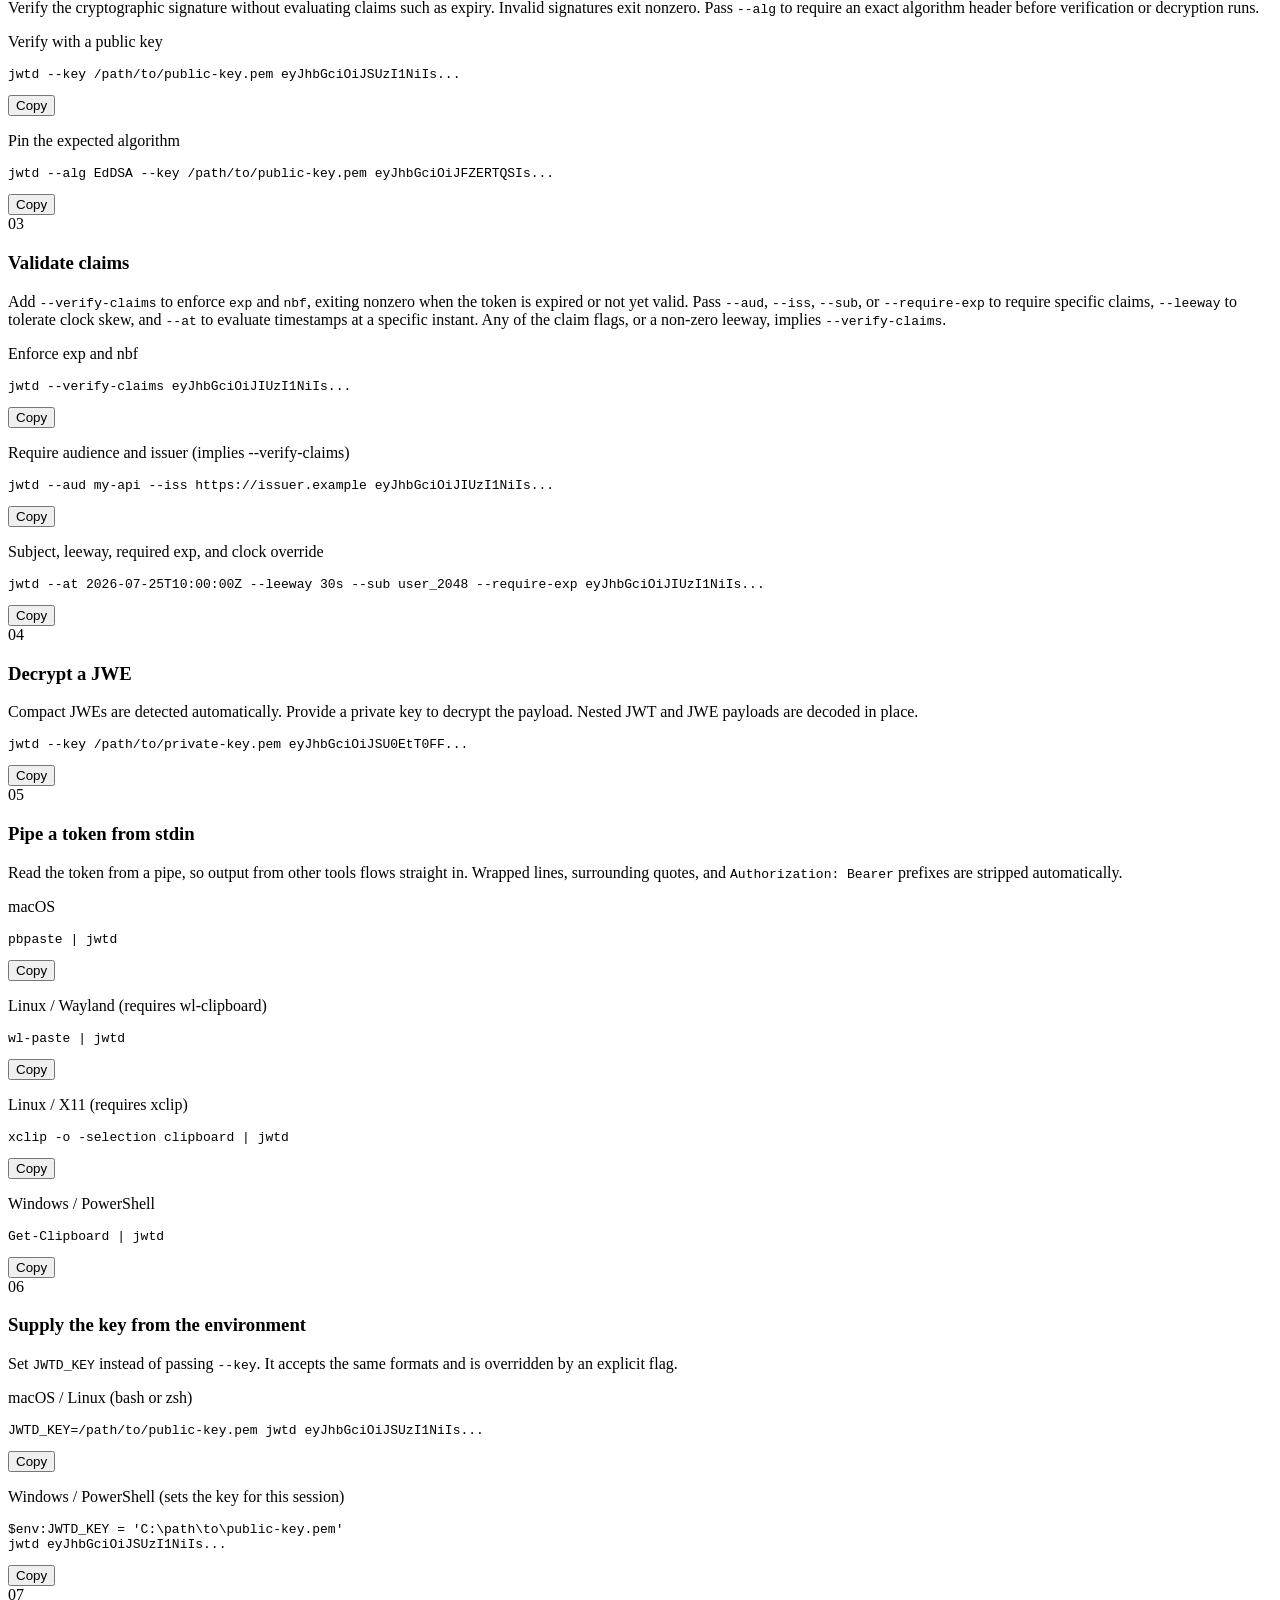
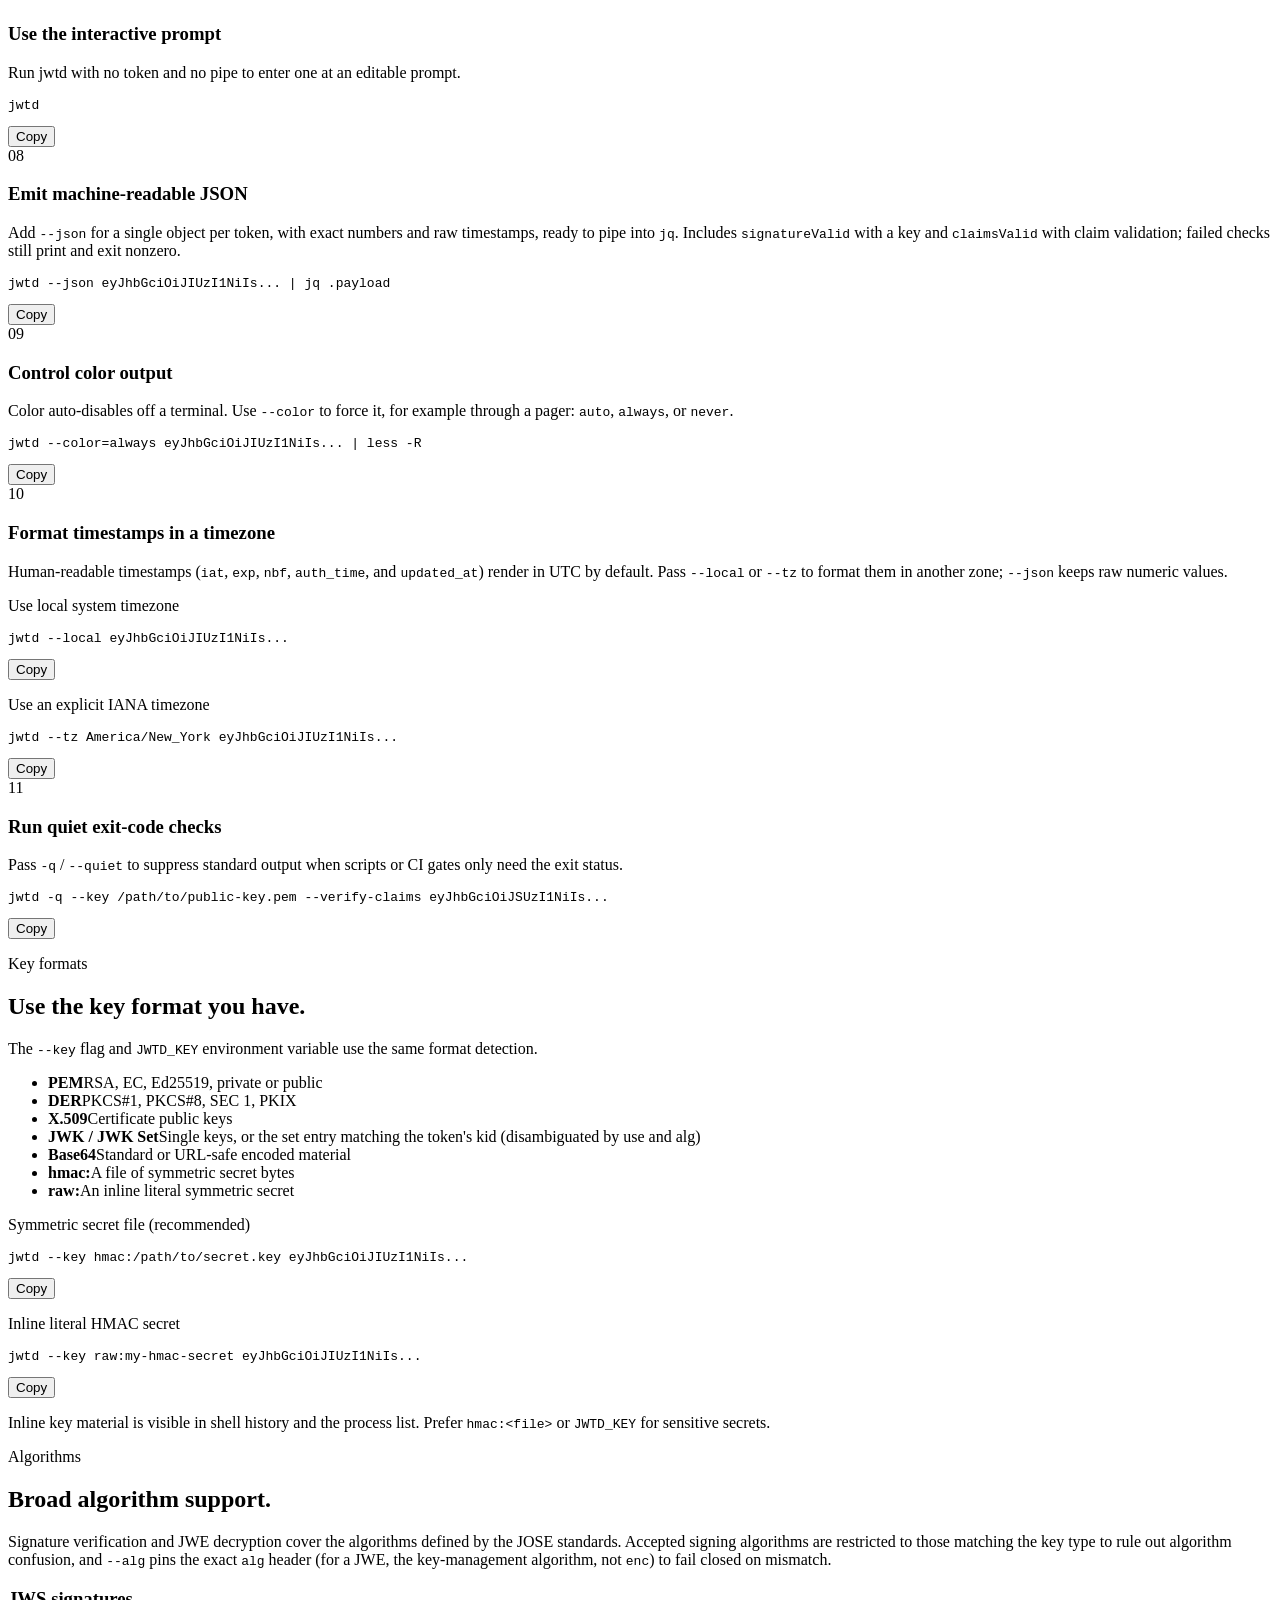
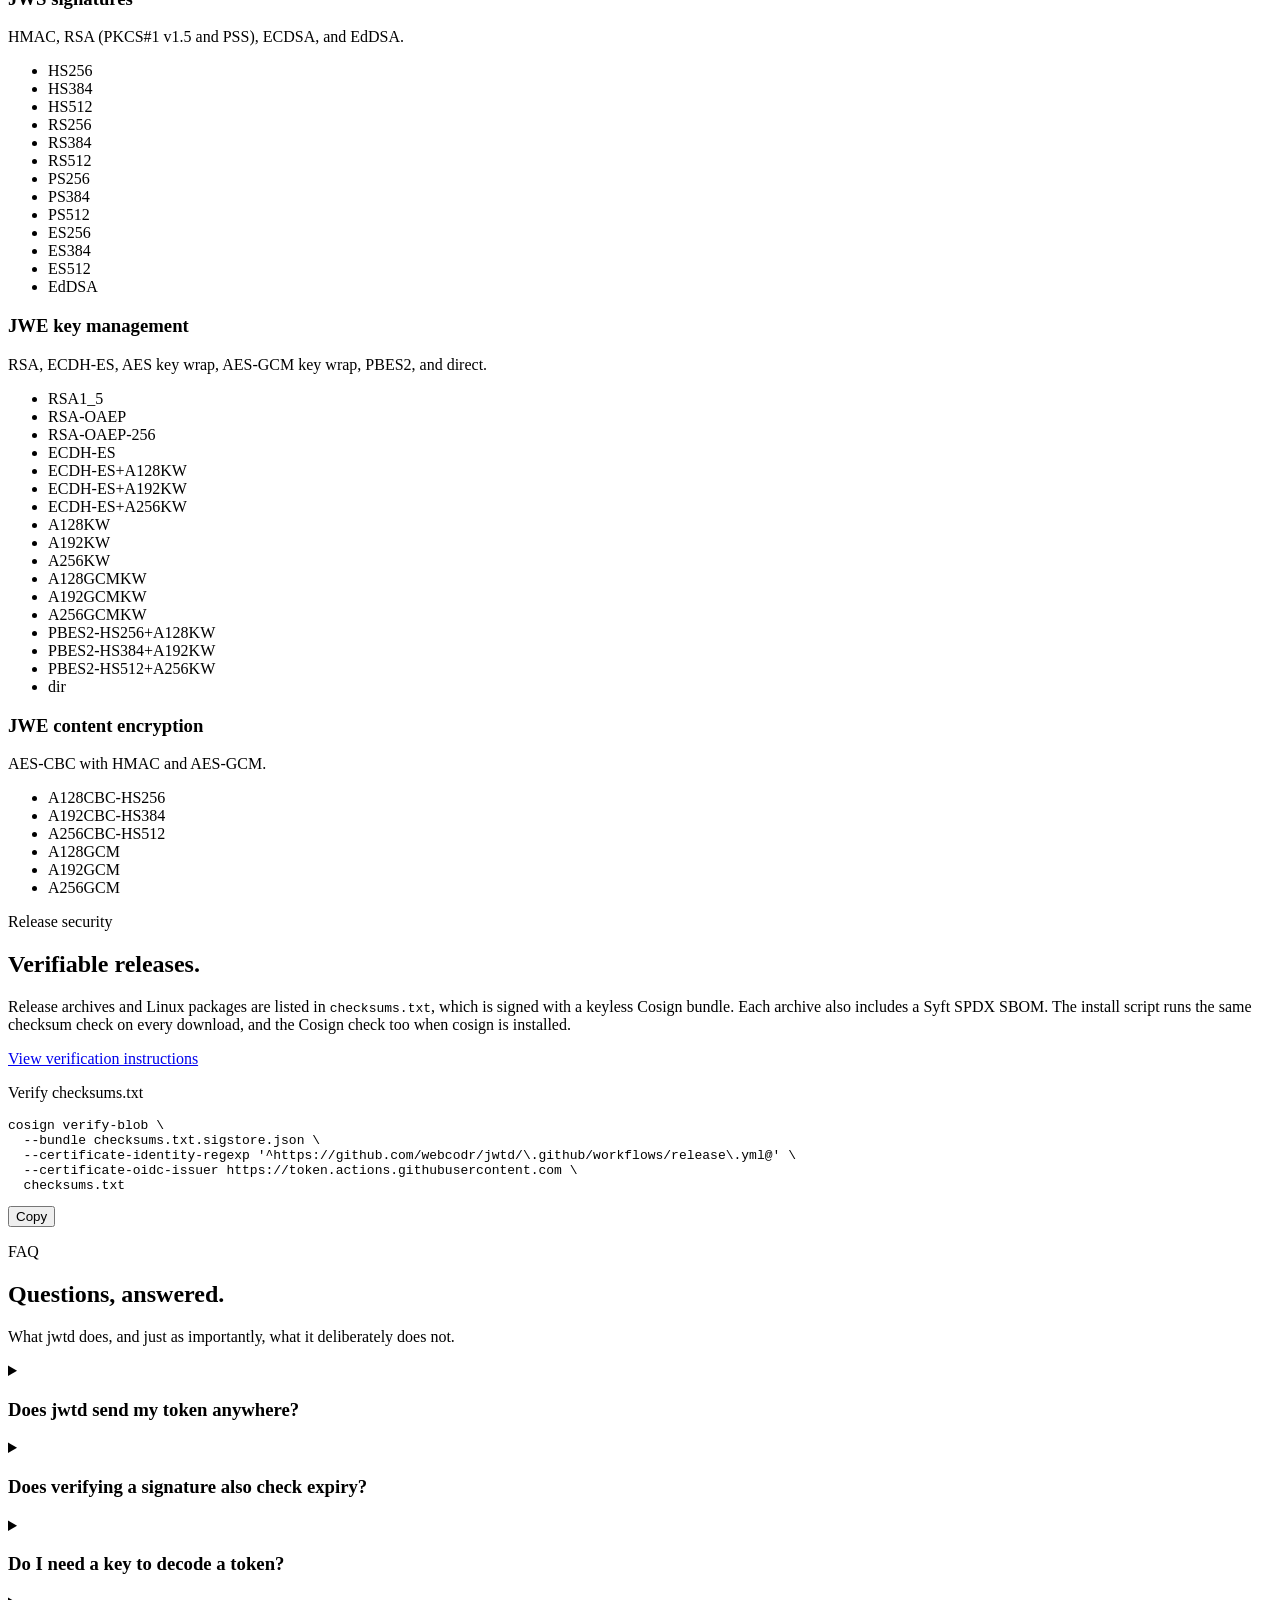
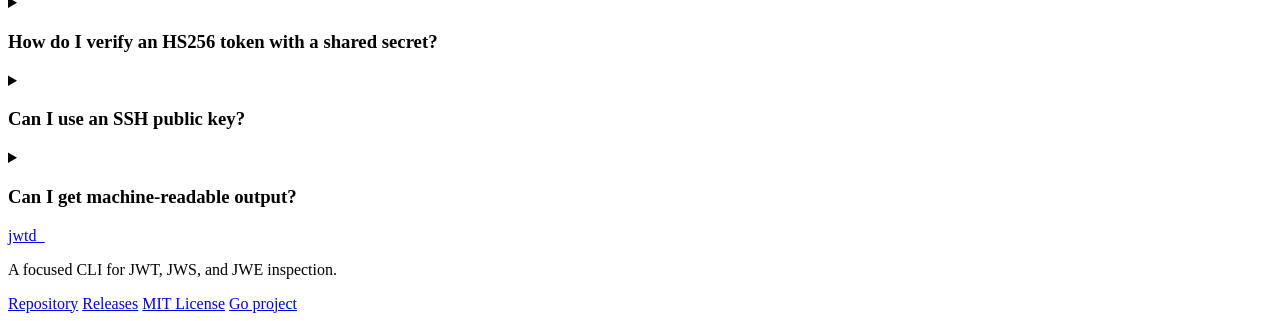
==== commit 356b665d: "docs(site): tighten claim, alg, and decode copy - describe --leeway as clock-skew tolerance that imp" ====
--- a/site/index.html
+++ b/site/index.html
@@ -304,9 +304,10 @@
               <p>
                 View headers, claims, signatures, and readable timestamps in UTC
                 or <code>--local</code>/<code>--tz</code> (including
-                <code>auth_time</code> and <code>updated_at</code>), stripping
-                optional <code>Authorization: Bearer</code> prefixes and
-                surrounding quotes.
+                <code>auth_time</code> and <code>updated_at</code>), flagged
+                when a token is expired or not yet valid. Optional
+                <code>Authorization: Bearer</code> prefixes and surrounding
+                quotes are stripped.
               </p>
             </div>
           </article>
@@ -917,10 +918,11 @@
                 Add <code>--verify-claims</code> to enforce <code>exp</code>
                 and <code>nbf</code>, exiting nonzero when the token is expired
                 or not yet valid. Pass <code>--aud</code>, <code>--iss</code>,
-                <code>--sub</code>, <code>--leeway</code>, or
-                <code>--require-exp</code> to require specific claims (any of
-                them implies <code>--verify-claims</code>), and <code>--at</code>
-                to evaluate timestamps at a specific instant.
+                <code>--sub</code>, or <code>--require-exp</code> to require
+                specific claims, <code>--leeway</code> to tolerate clock skew,
+                and <code>--at</code> to evaluate timestamps at a specific
+                instant. Any of the claim flags, or a non-zero leeway, implies
+                <code>--verify-claims</code>.
               </p>
             </div>
             <div class="usage-commands">
@@ -1394,8 +1396,9 @@
             Signature verification and JWE decryption cover the algorithms
             defined by the JOSE standards. Accepted signing algorithms are
             restricted to those matching the key type to rule out algorithm
-            confusion, and <code>--alg</code> pins an exact JWT or JWE algorithm
-            to fail closed on mismatch.
+            confusion, and <code>--alg</code> pins the exact <code>alg</code>
+            header (for a JWE, the key-management algorithm, not
+            <code>enc</code>) to fail closed on mismatch.
           </p>
         </div>
         <div class="algorithm-groups">
@@ -1525,11 +1528,11 @@
               No. Signature verification reports only whether the cryptographic
               signature is valid. Claim checks such as expiry are kept separate,
               so an expired but authentic token still verifies. Pass
-              <code>--verify-claims</code> (or <code>--aud</code>/<code>--iss</code>),
-              <code>--sub</code>, <code>--leeway</code>, or
-              <code>--require-exp</code> (optionally evaluated <code>--at</code>
-              a given instant) to enforce claims alongside or without a signature
-              check; either failing exits nonzero.
+              <code>--verify-claims</code>, or any of <code>--aud</code>,
+              <code>--iss</code>, <code>--sub</code>, <code>--require-exp</code>,
+              or a non-zero <code>--leeway</code>, to enforce claims alongside or
+              without a signature check, optionally evaluated <code>--at</code> a
+              given instant; either failing exits nonzero.
             </p>
           </details>
           <details>
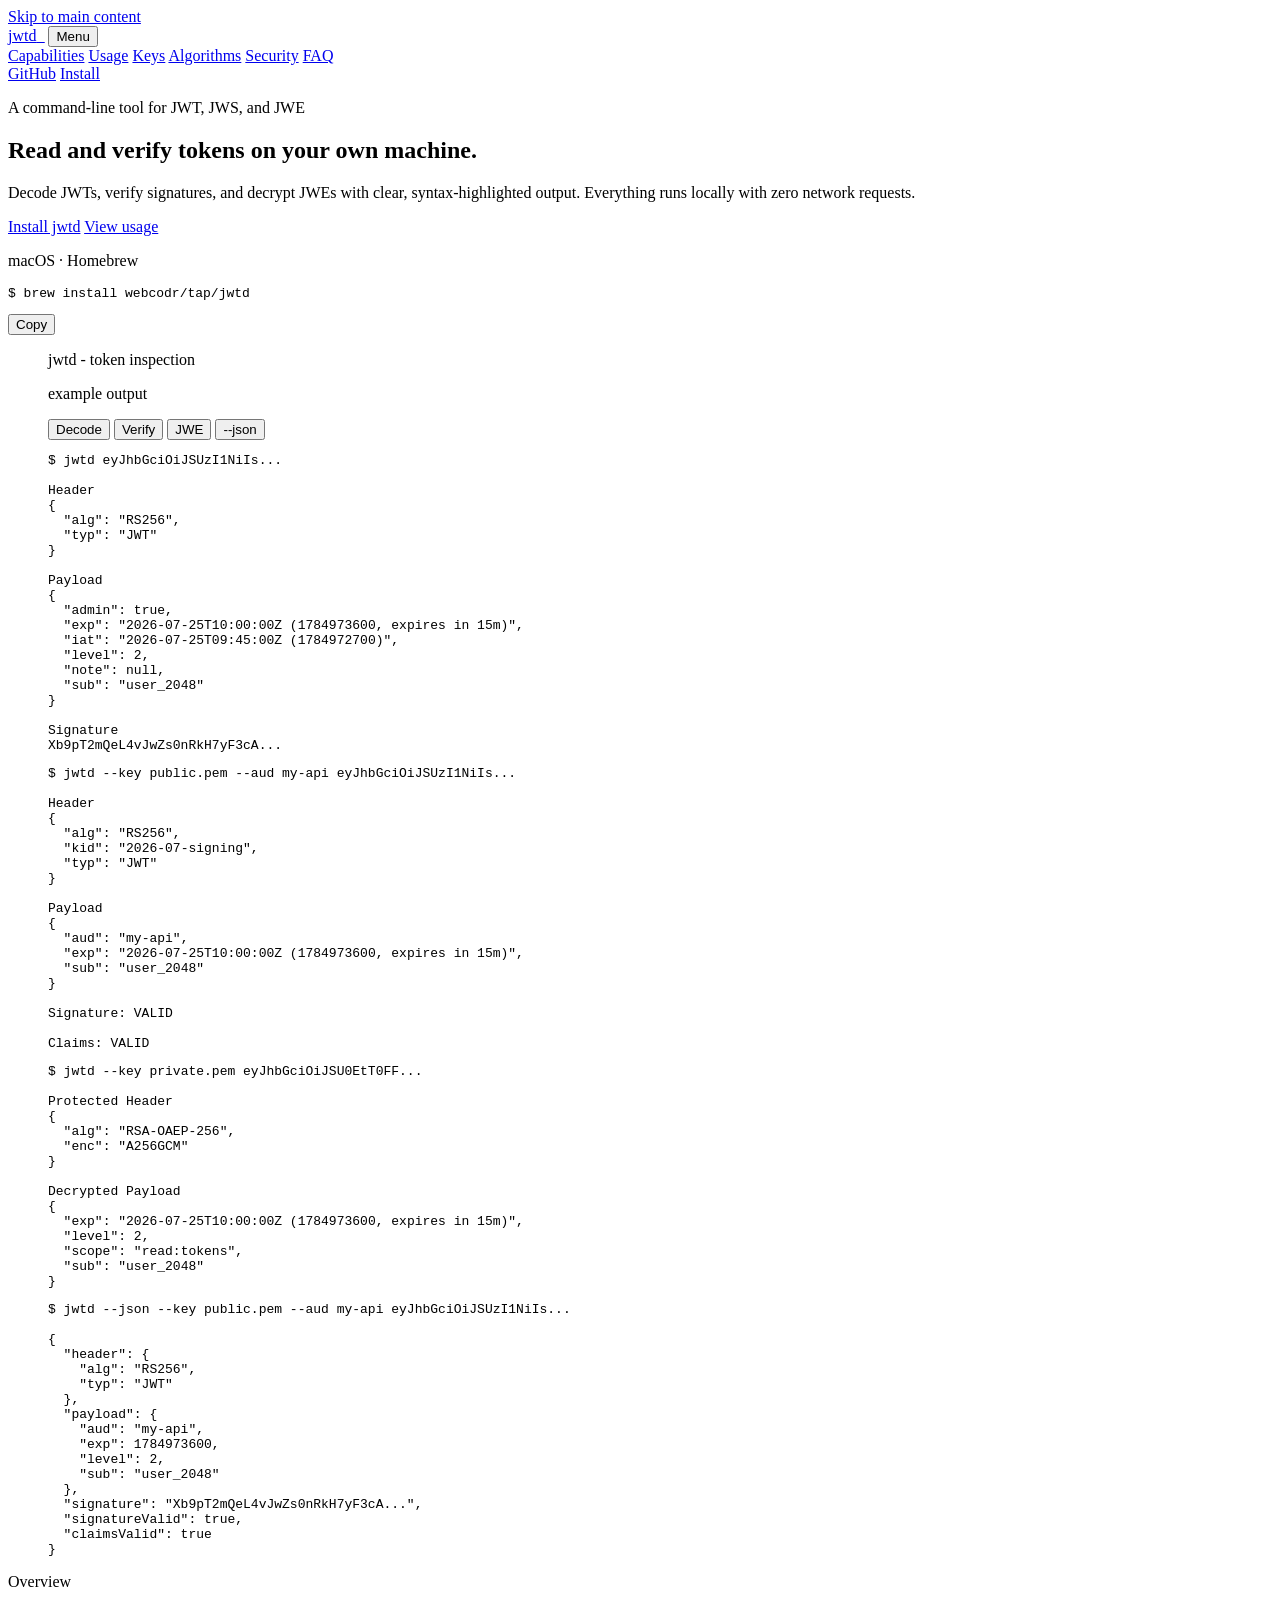
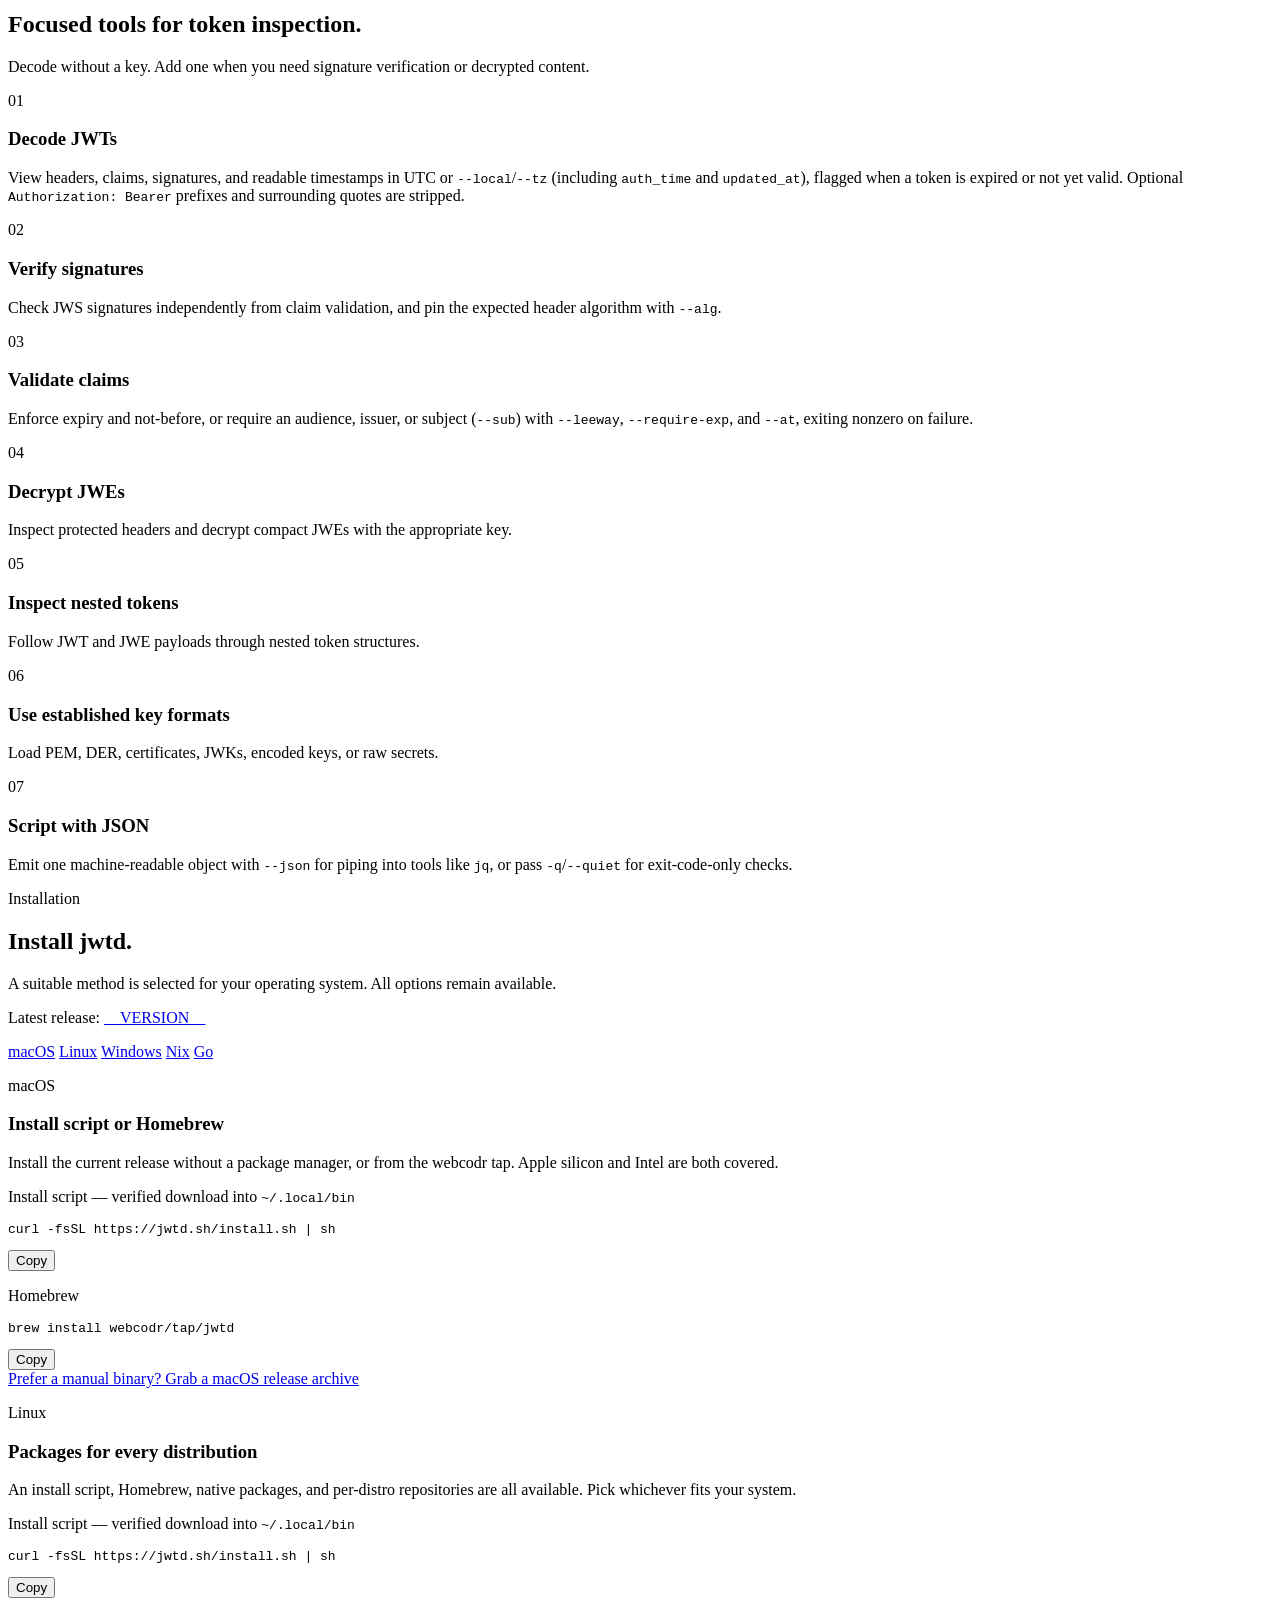
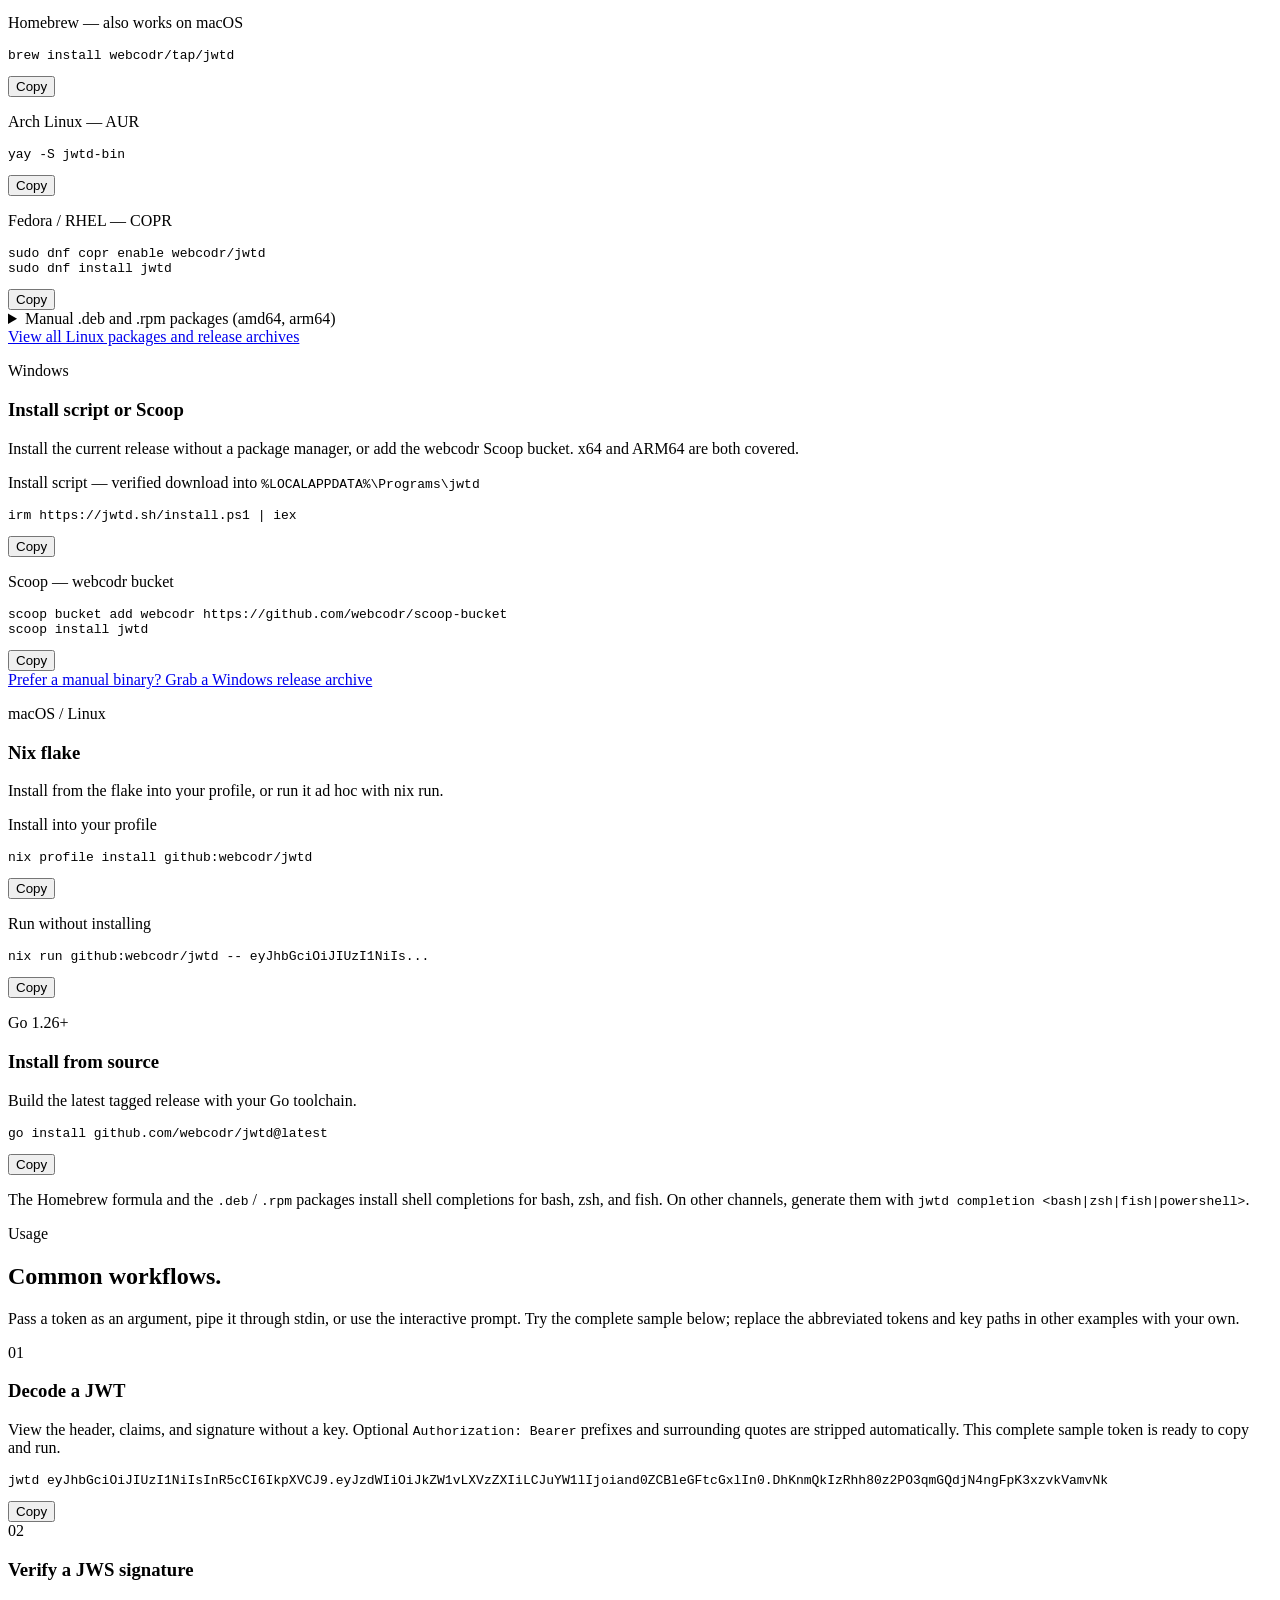
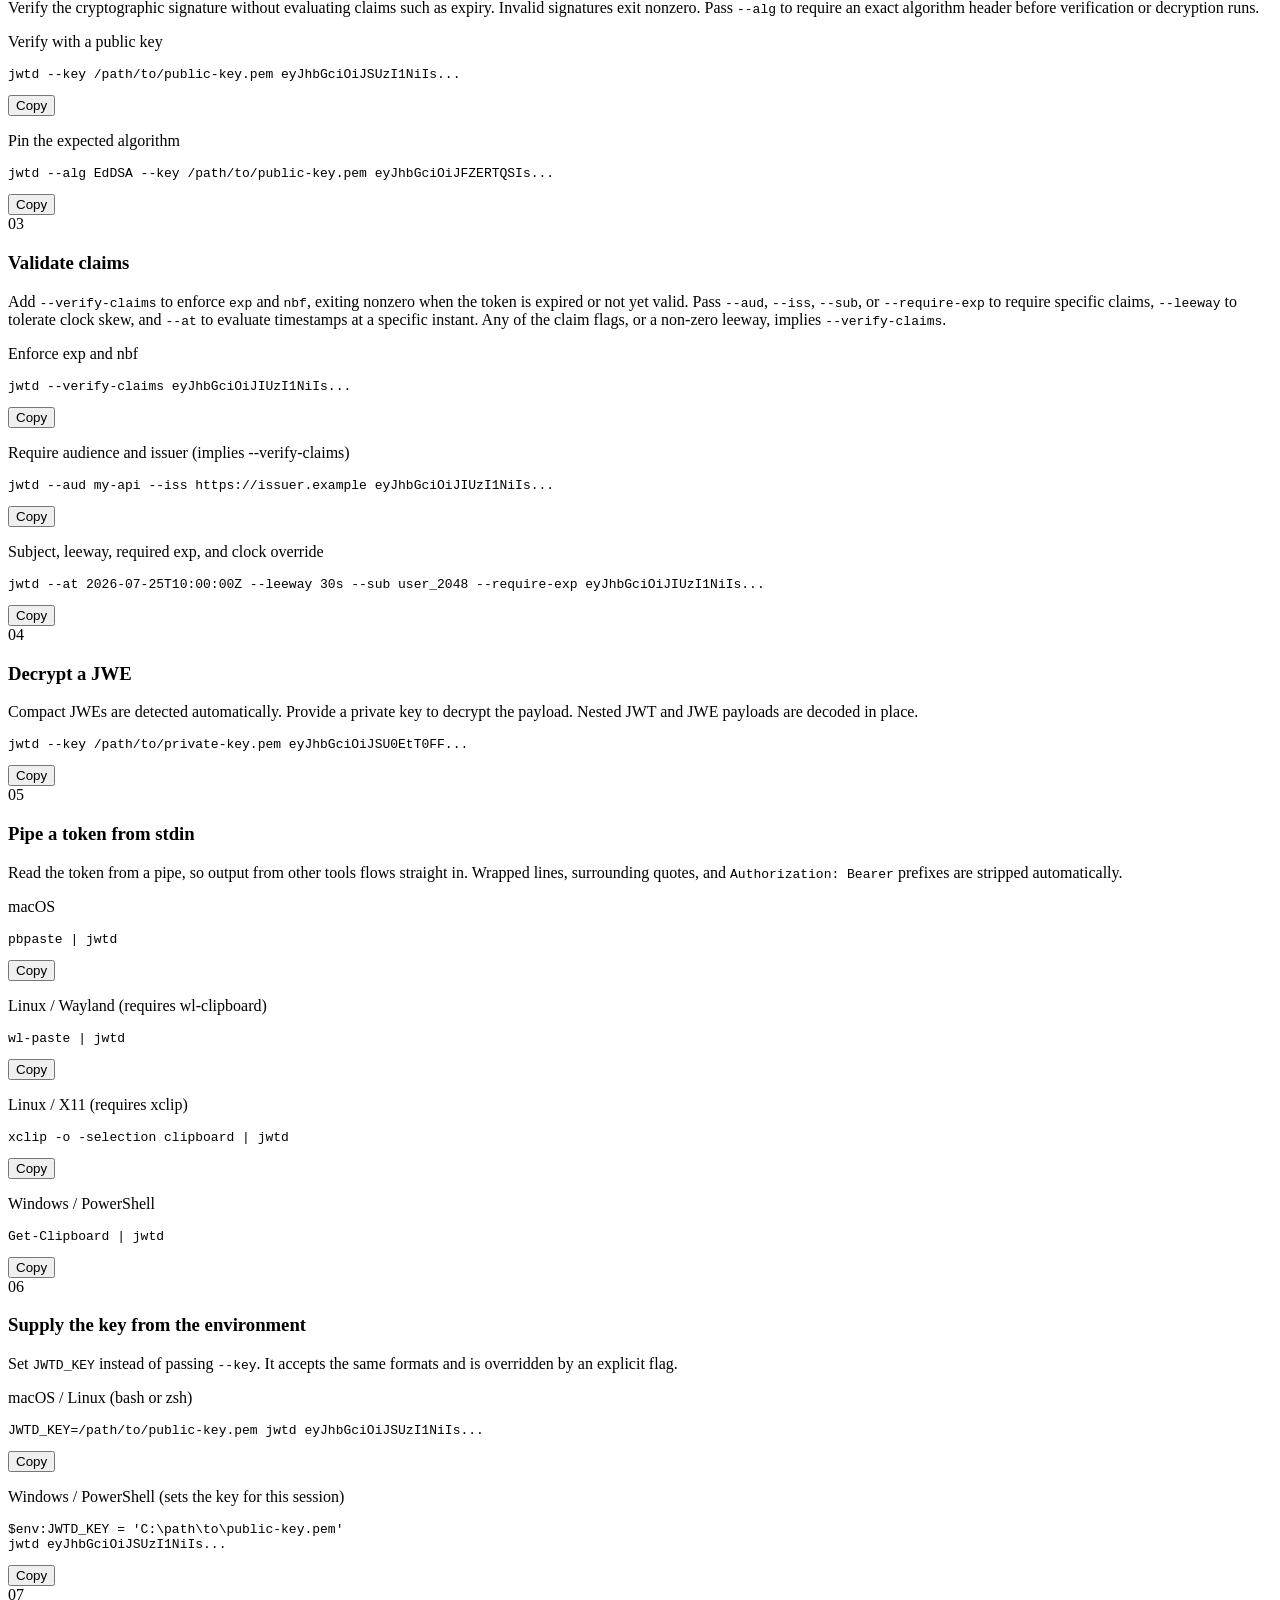
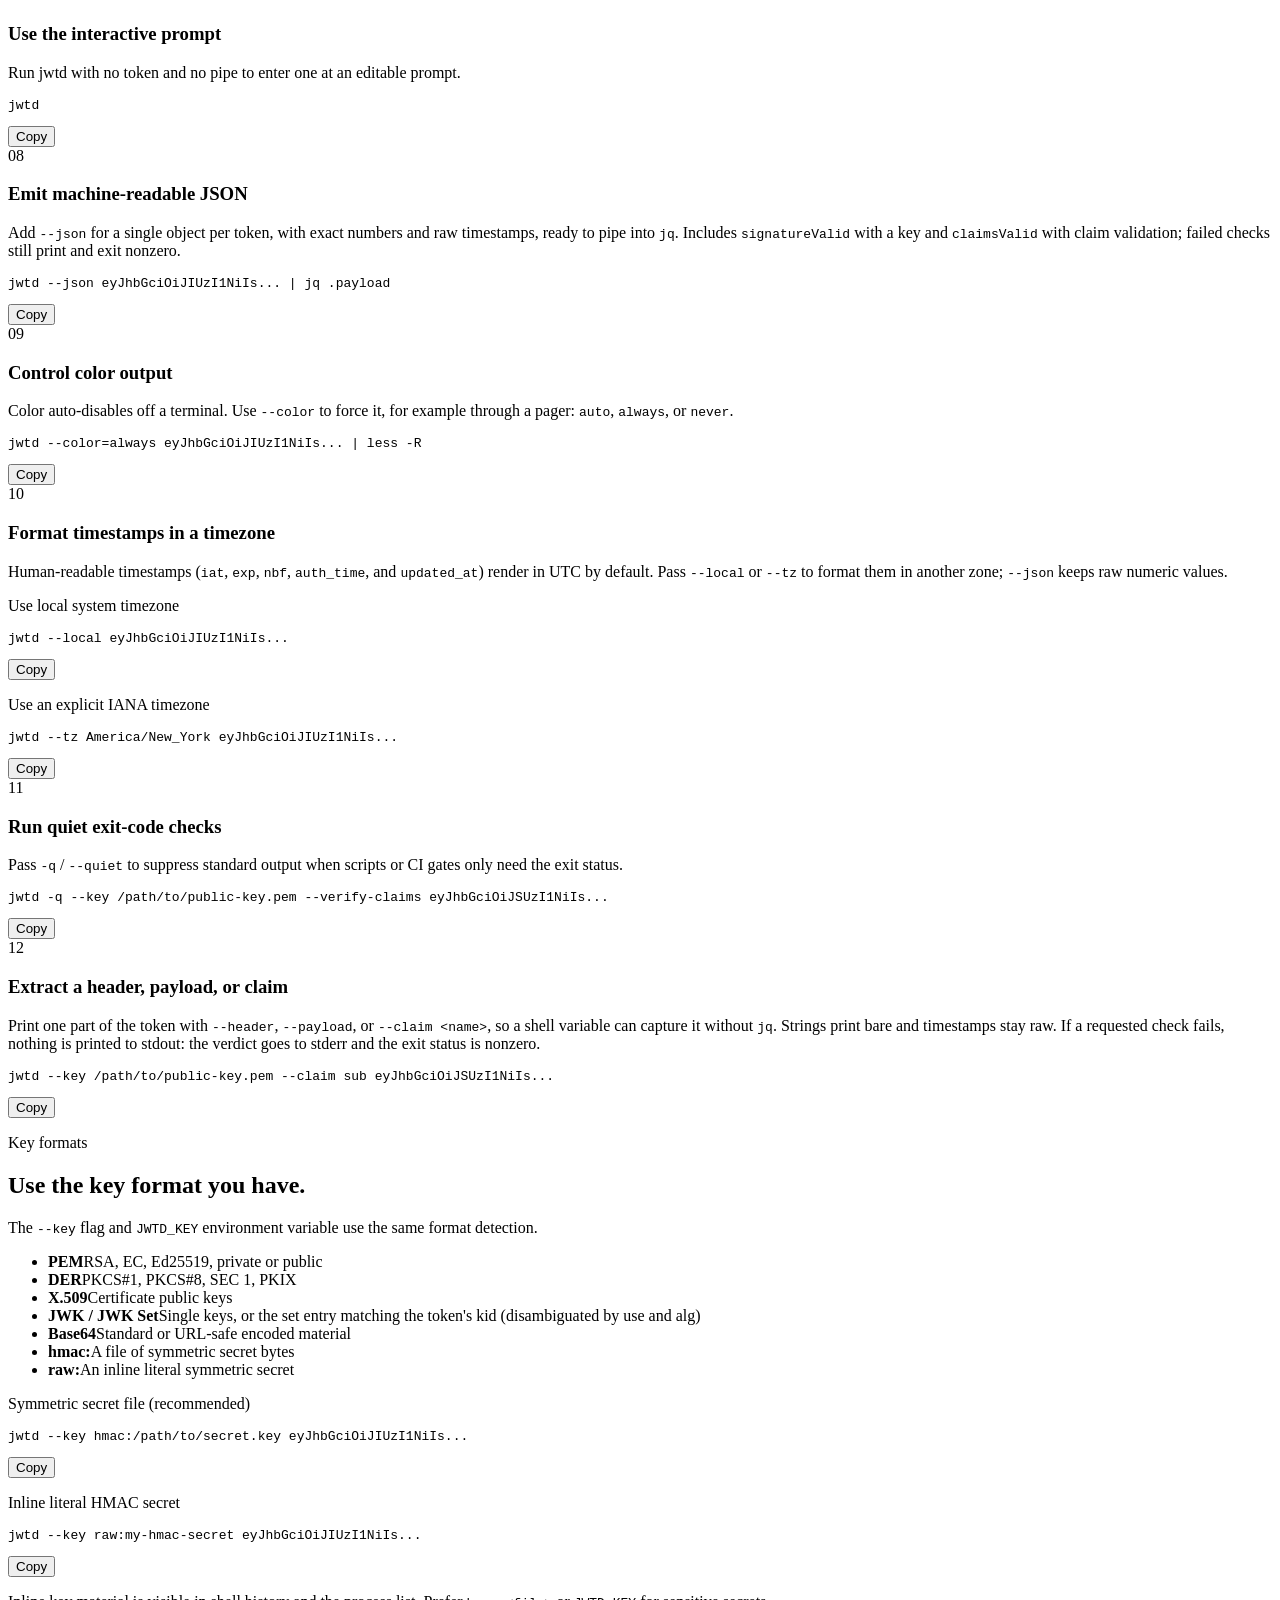
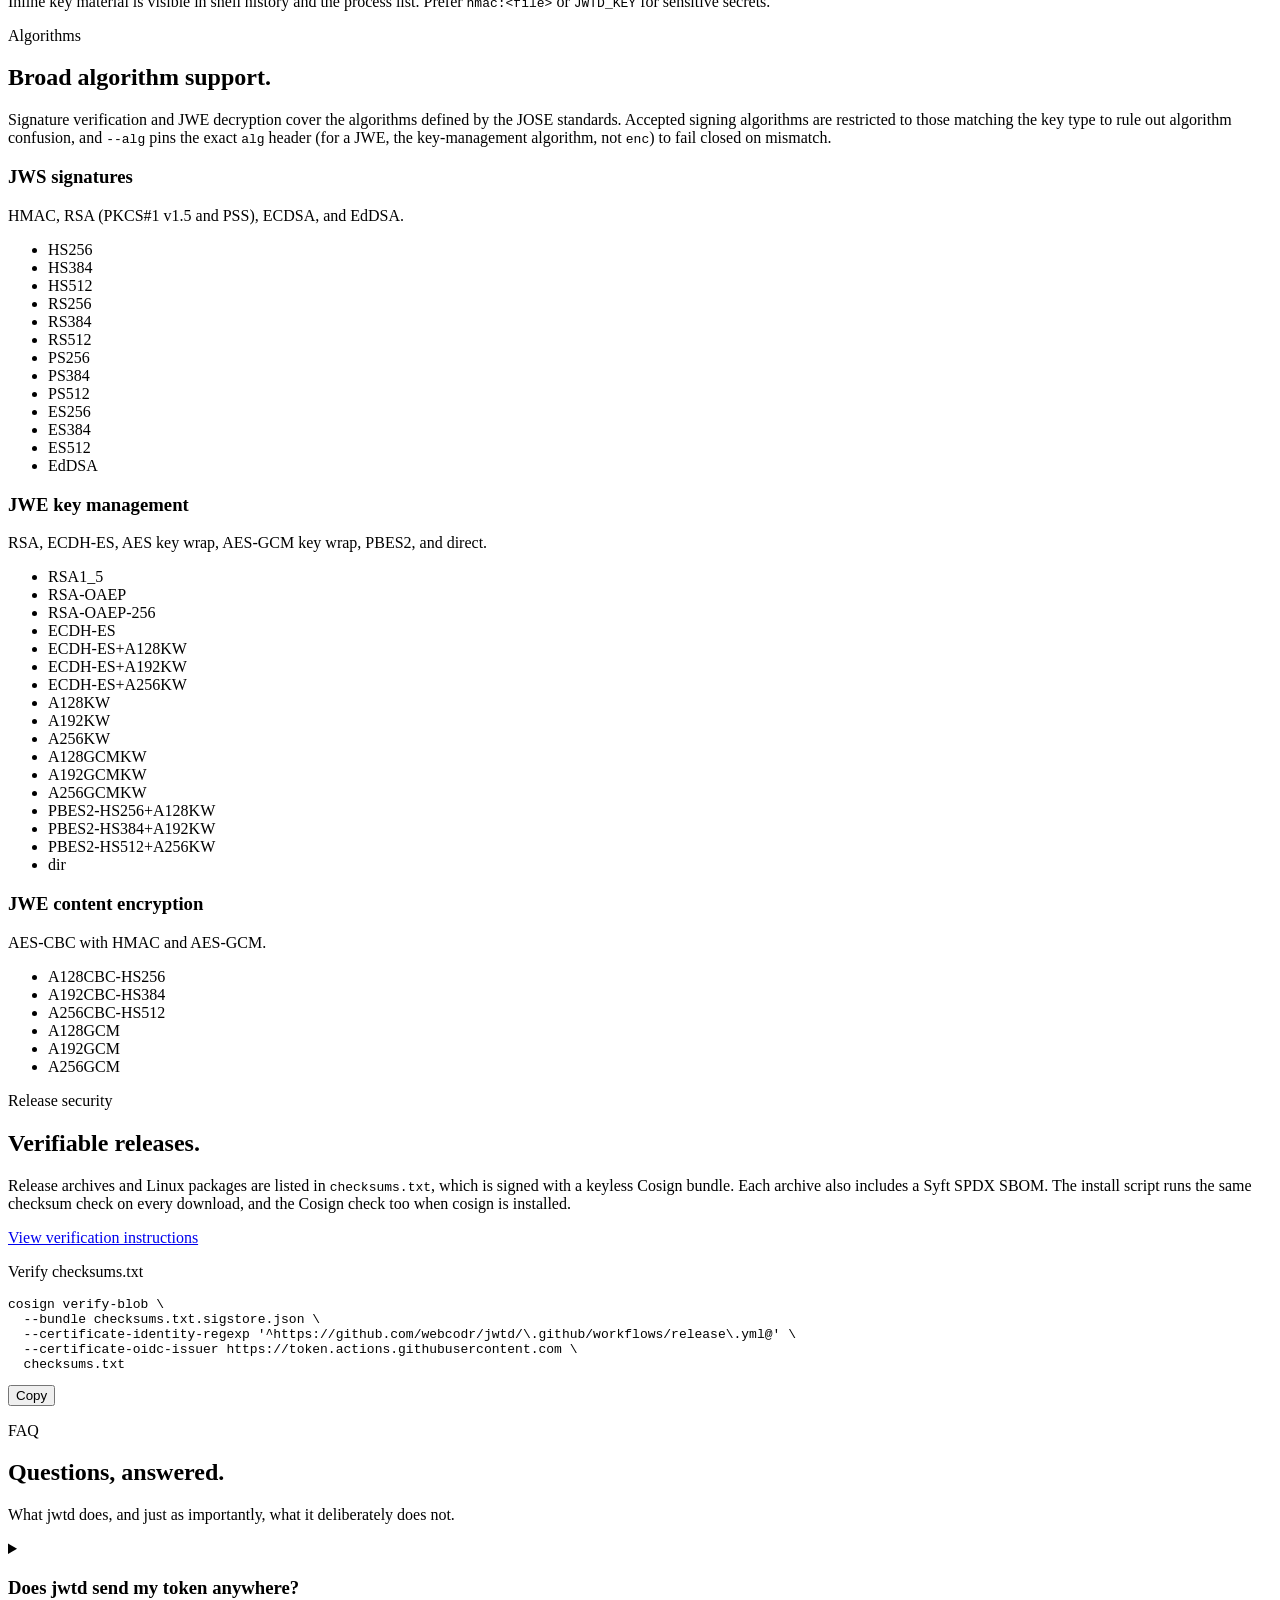
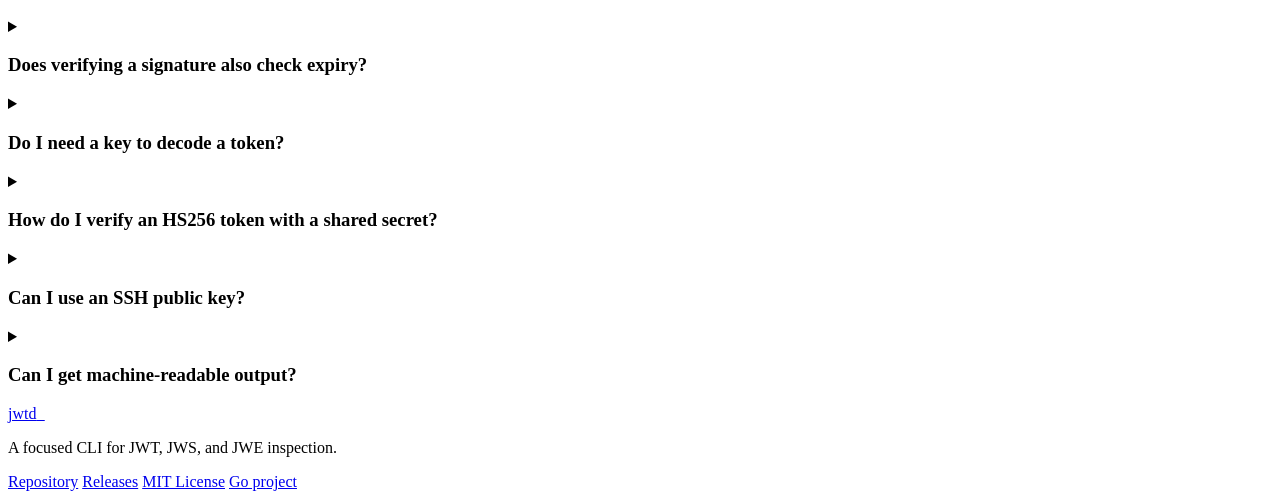
==== commit 84800f04: "docs: document section and claim extraction Co-Authored-By: Claude Opus 5.5 <noreply@anthropic.com>" ====
--- a/site/index.html
+++ b/site/index.html
@@ -1294,6 +1294,36 @@
               </div>
             </div>
           </article>
+          <article>
+            <div class="usage-number">12</div>
+            <div class="usage-copy">
+              <h3>Extract a header, payload, or claim</h3>
+              <p>
+                Print one part of the token with <code>--header</code>,
+                <code>--payload</code>, or <code>--claim &lt;name&gt;</code>, so a
+                shell variable can capture it without <code>jq</code>. Strings
+                print bare and timestamps stay raw. If a requested check fails,
+                nothing is printed to stdout: the verdict goes to stderr and
+                the exit status is nonzero.
+              </p>
+            </div>
+            <div class="command-block">
+              <pre tabindex="0"><code id="extract-claim-command">jwtd --key /path/to/public-key.pem --claim sub eyJhbGciOiJSUzI1NiIs...</code></pre>
+              <div class="command-actions">
+                <button
+                  type="button"
+                  data-copy-target="extract-claim-command"
+                  aria-label="Copy claim extraction command"
+                >
+                  Copy</button
+                ><span
+                  class="copy-feedback"
+                  data-copy-feedback
+                  aria-live="polite"
+                ></span>
+              </div>
+            </div>
+          </article>
         </div>
       </section>
 
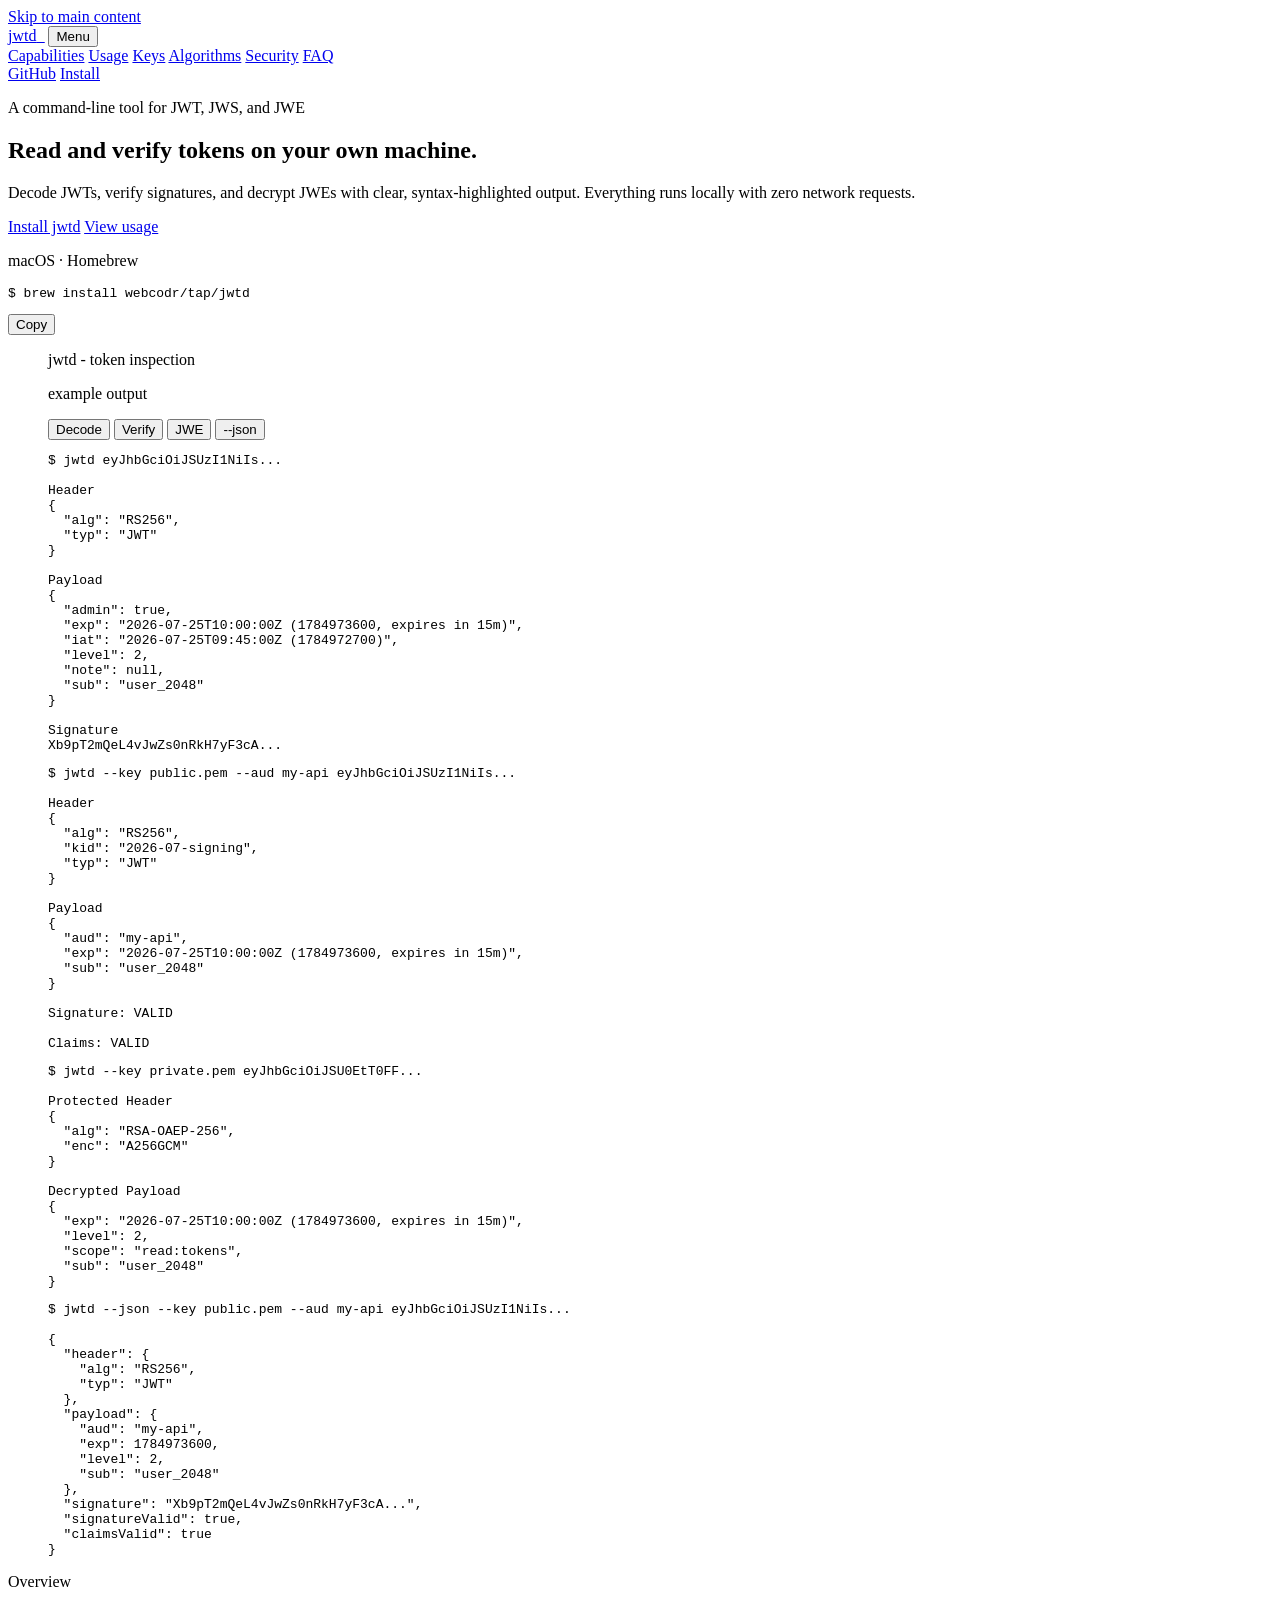
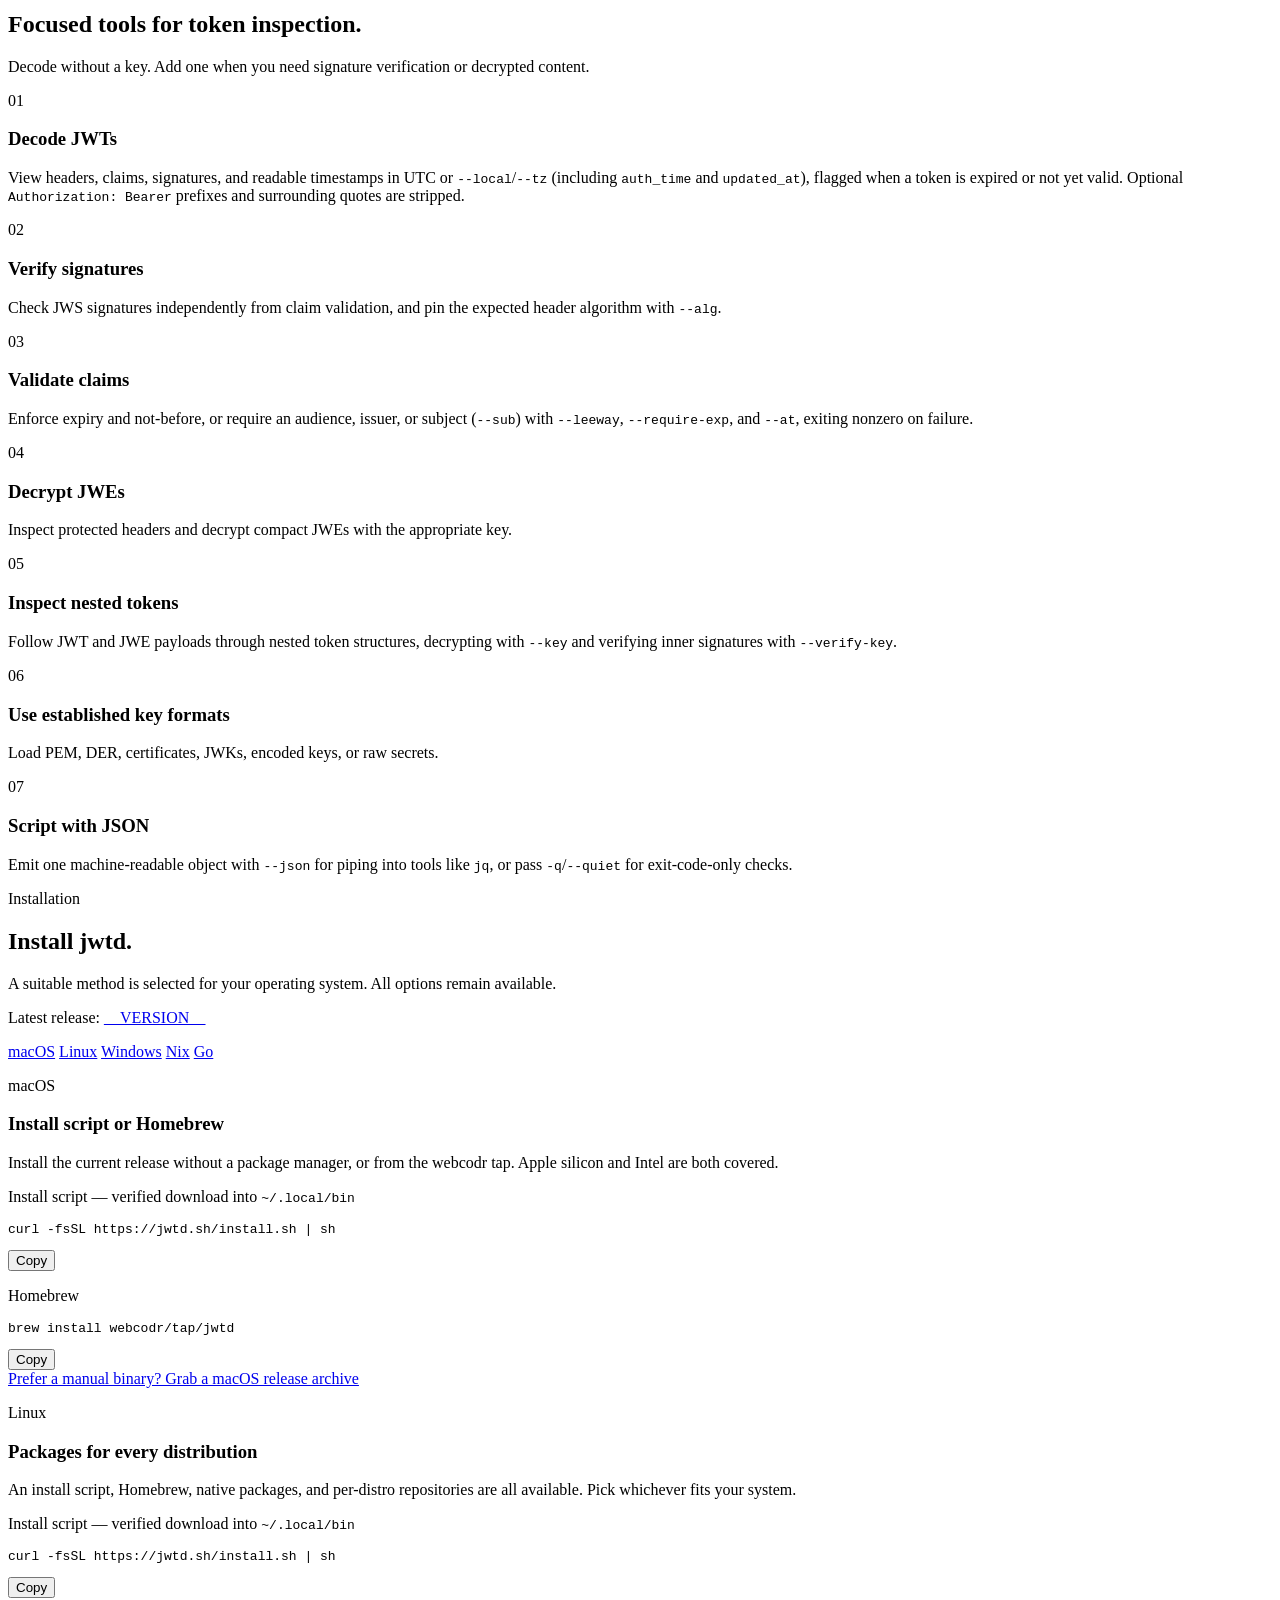
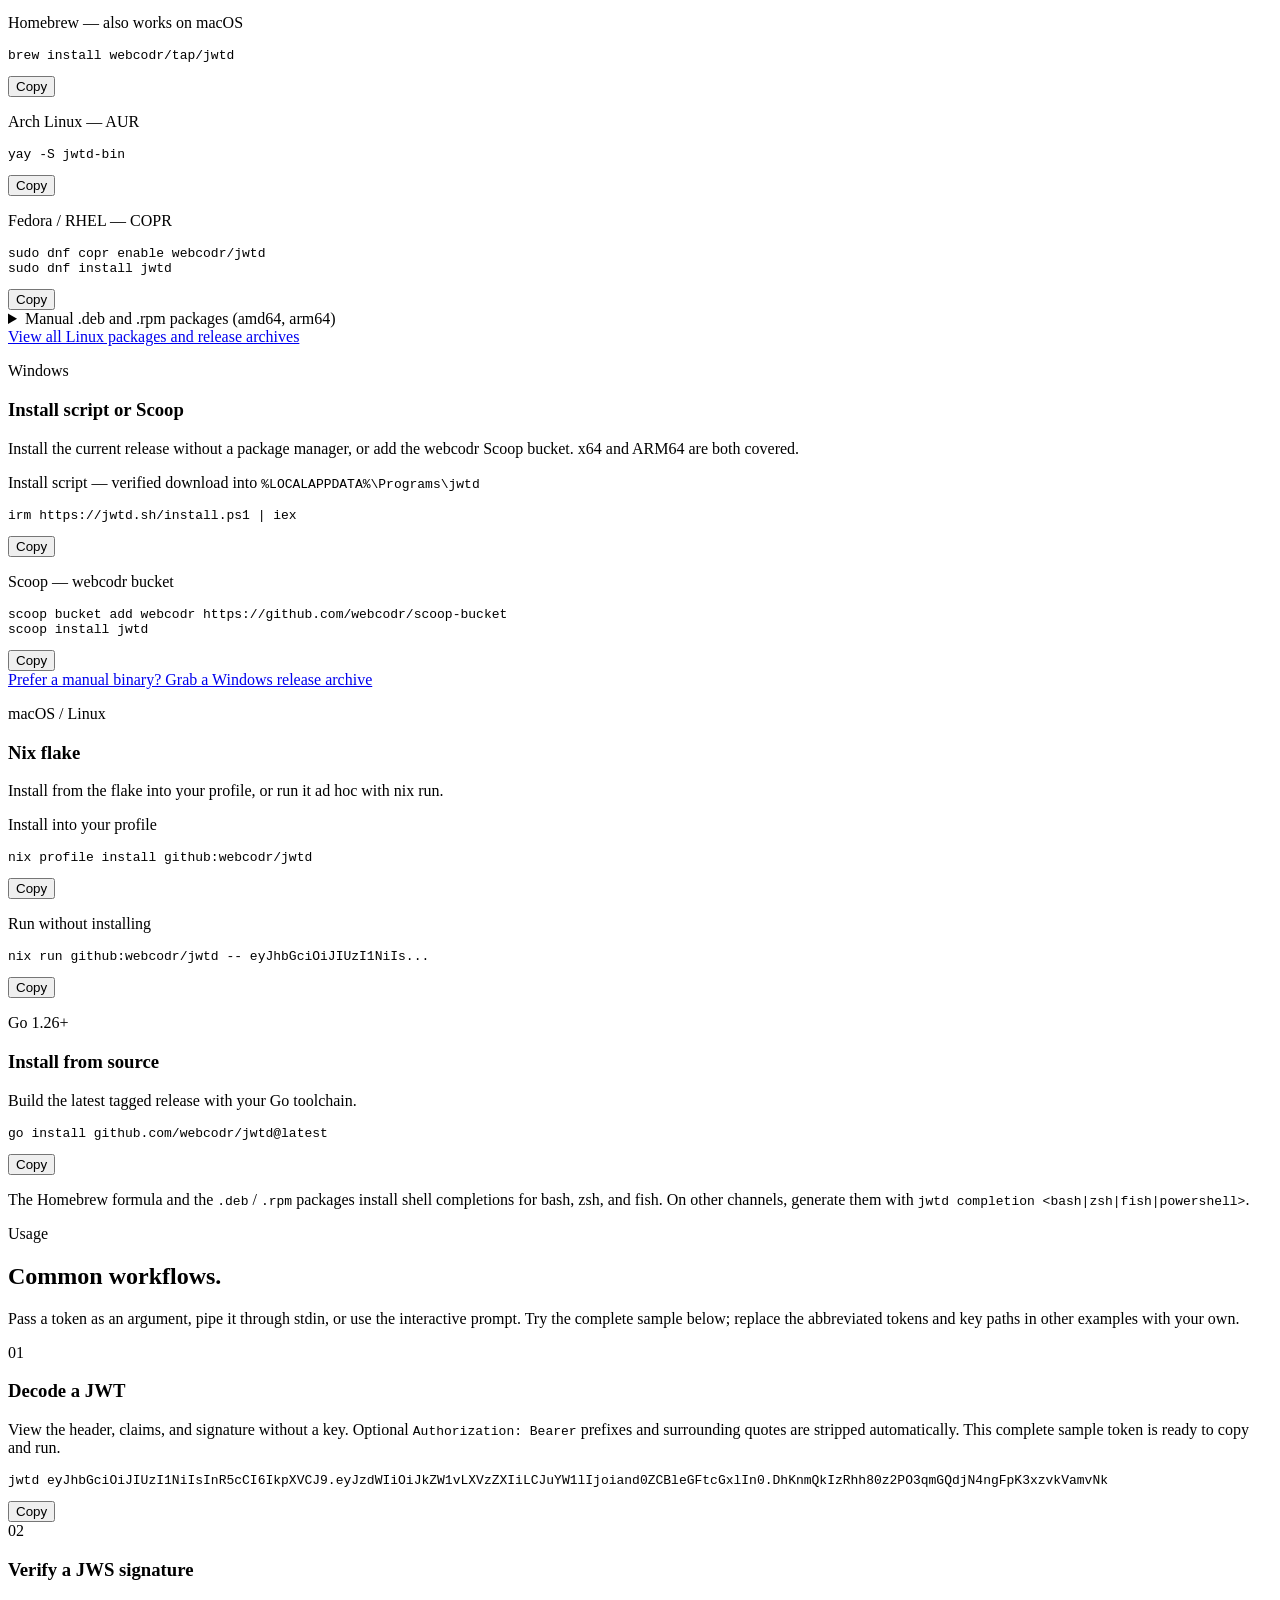
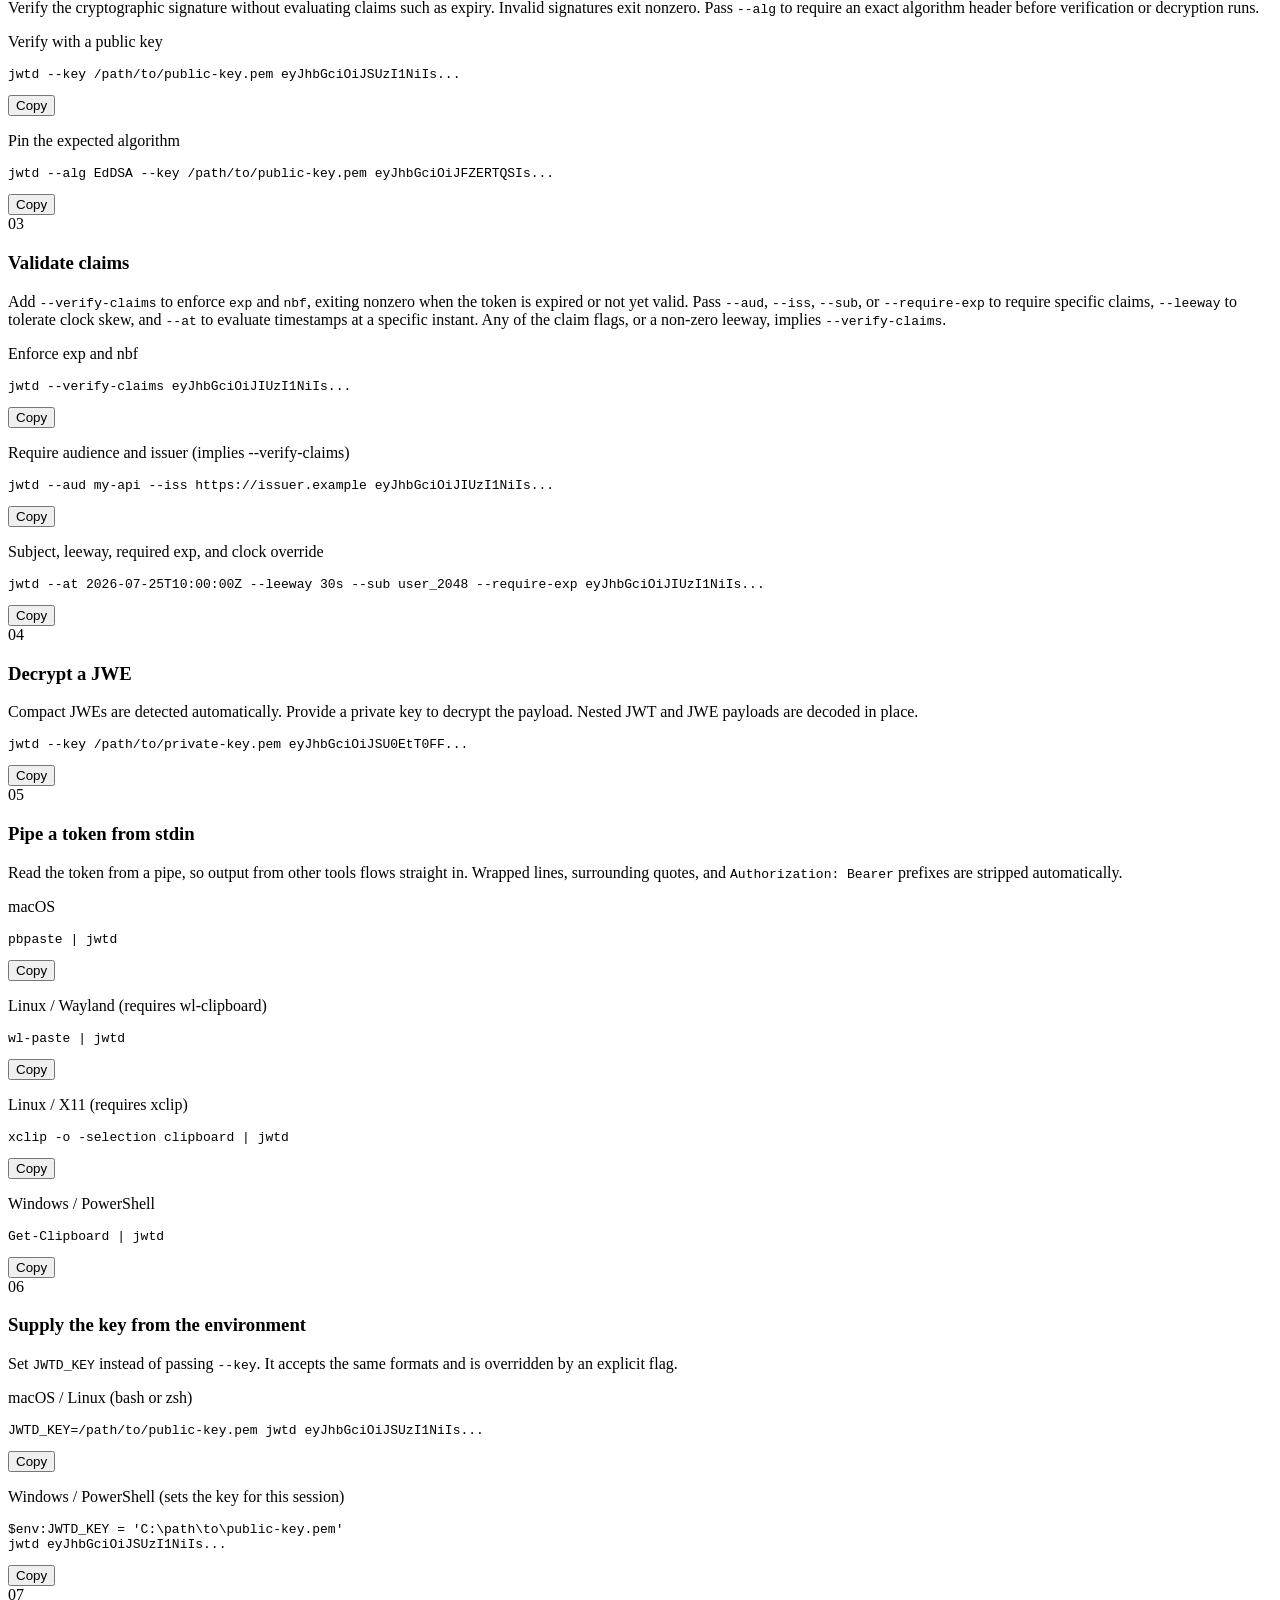
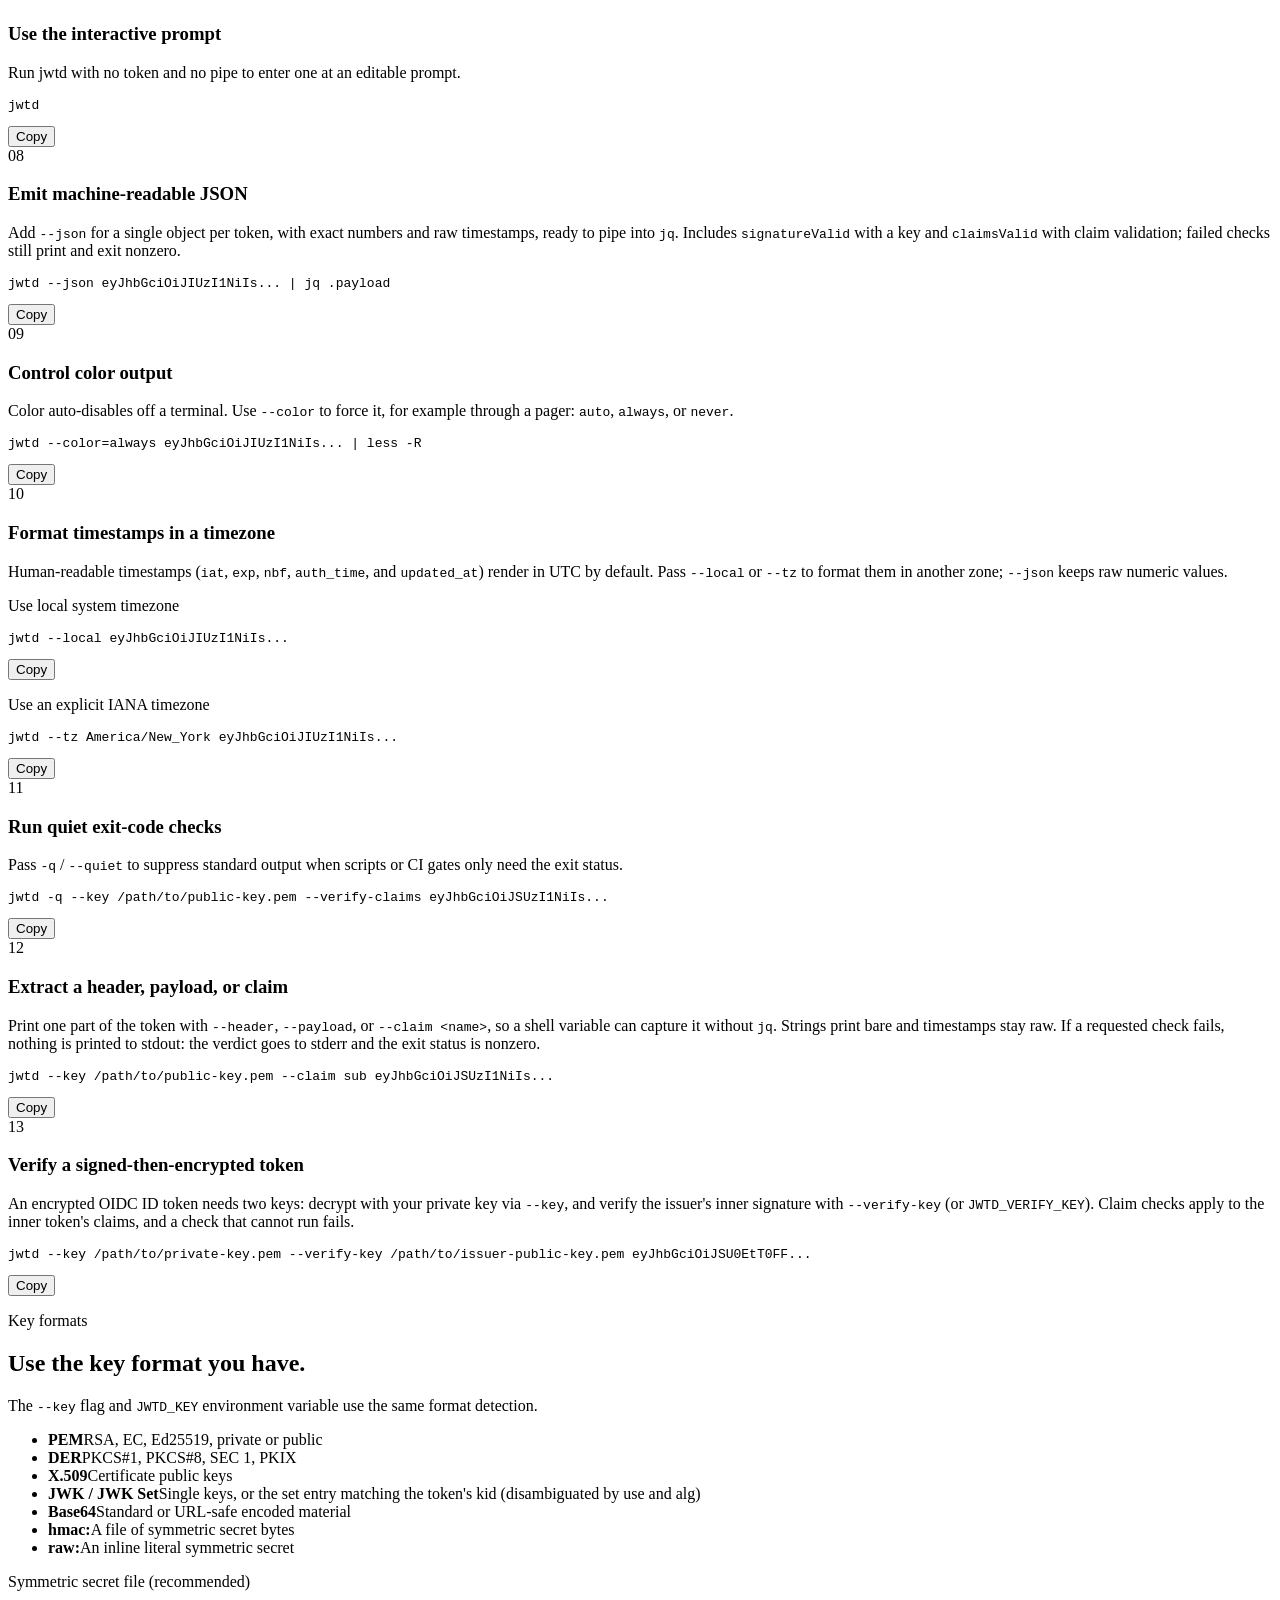
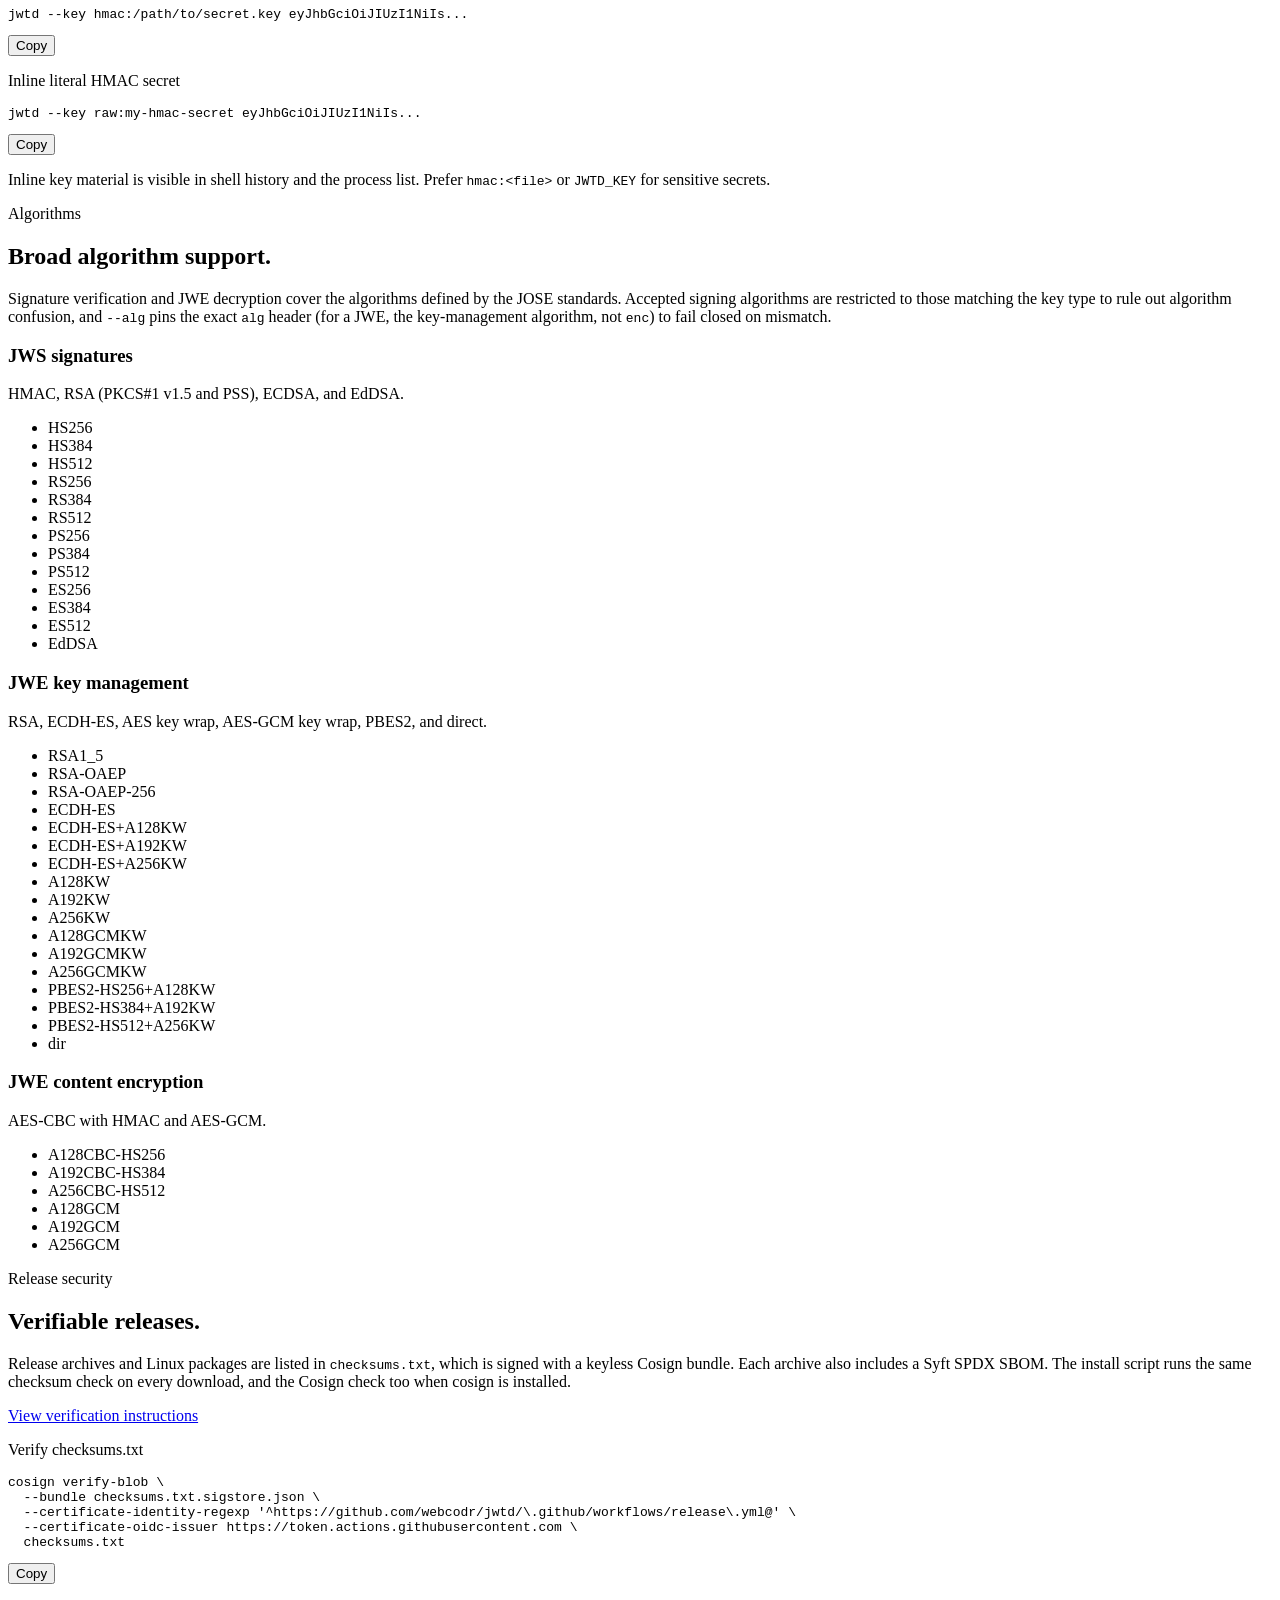
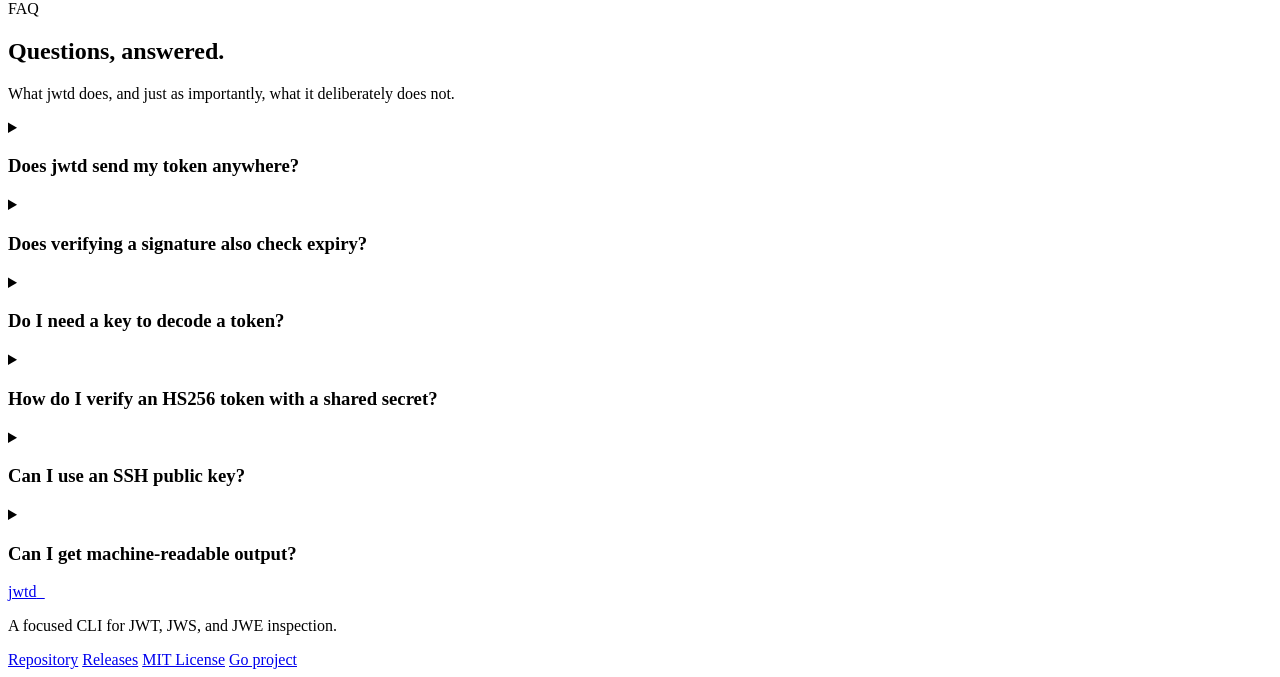
==== commit f5fa6518: "docs: document --verify-key and nested claim validation Co-Authored-By: Claude Opus 5.5 <noreply@ant" ====
--- a/site/index.html
+++ b/site/index.html
@@ -348,7 +348,9 @@
             <div>
               <h3>Inspect nested tokens</h3>
               <p>
-                Follow JWT and JWE payloads through nested token structures.
+                Follow JWT and JWE payloads through nested token structures,
+                decrypting with <code>--key</code> and verifying inner
+                signatures with <code>--verify-key</code>.
               </p>
             </div>
           </article>
@@ -1324,6 +1326,35 @@
               </div>
             </div>
           </article>
+          <article>
+            <div class="usage-number">13</div>
+            <div class="usage-copy">
+              <h3>Verify a signed-then-encrypted token</h3>
+              <p>
+                An encrypted OIDC ID token needs two keys: decrypt with your
+                private key via <code>--key</code>, and verify the issuer's
+                inner signature with <code>--verify-key</code> (or
+                <code>JWTD_VERIFY_KEY</code>). Claim checks apply to the inner
+                token's claims, and a check that cannot run fails.
+              </p>
+            </div>
+            <div class="command-block">
+              <pre tabindex="0"><code id="verify-key-command">jwtd --key /path/to/private-key.pem --verify-key /path/to/issuer-public-key.pem eyJhbGciOiJSU0EtT0FF...</code></pre>
+              <div class="command-actions">
+                <button
+                  type="button"
+                  data-copy-target="verify-key-command"
+                  aria-label="Copy signed-then-encrypted verification command"
+                >
+                  Copy</button
+                ><span
+                  class="copy-feedback"
+                  data-copy-feedback
+                  aria-live="polite"
+                ></span>
+              </div>
+            </div>
+          </article>
         </div>
       </section>
 
@@ -1609,7 +1640,8 @@
               still print the JSON and exit nonzero. A JWE emits
               <code>protectedHeader</code> plus either the encrypted part sizes
               or, with a key, <code>decryptedPayload</code>; a nested token
-              inside it is reported as its compact string rather than decoded.
+              inside it is also decoded into <code>nested</code>, with its own
+              <code>signatureValid</code>.
               For scripts that only need the exit status, pass <code>-q</code>
               / <code>--quiet</code> to suppress stdout.
             </p>
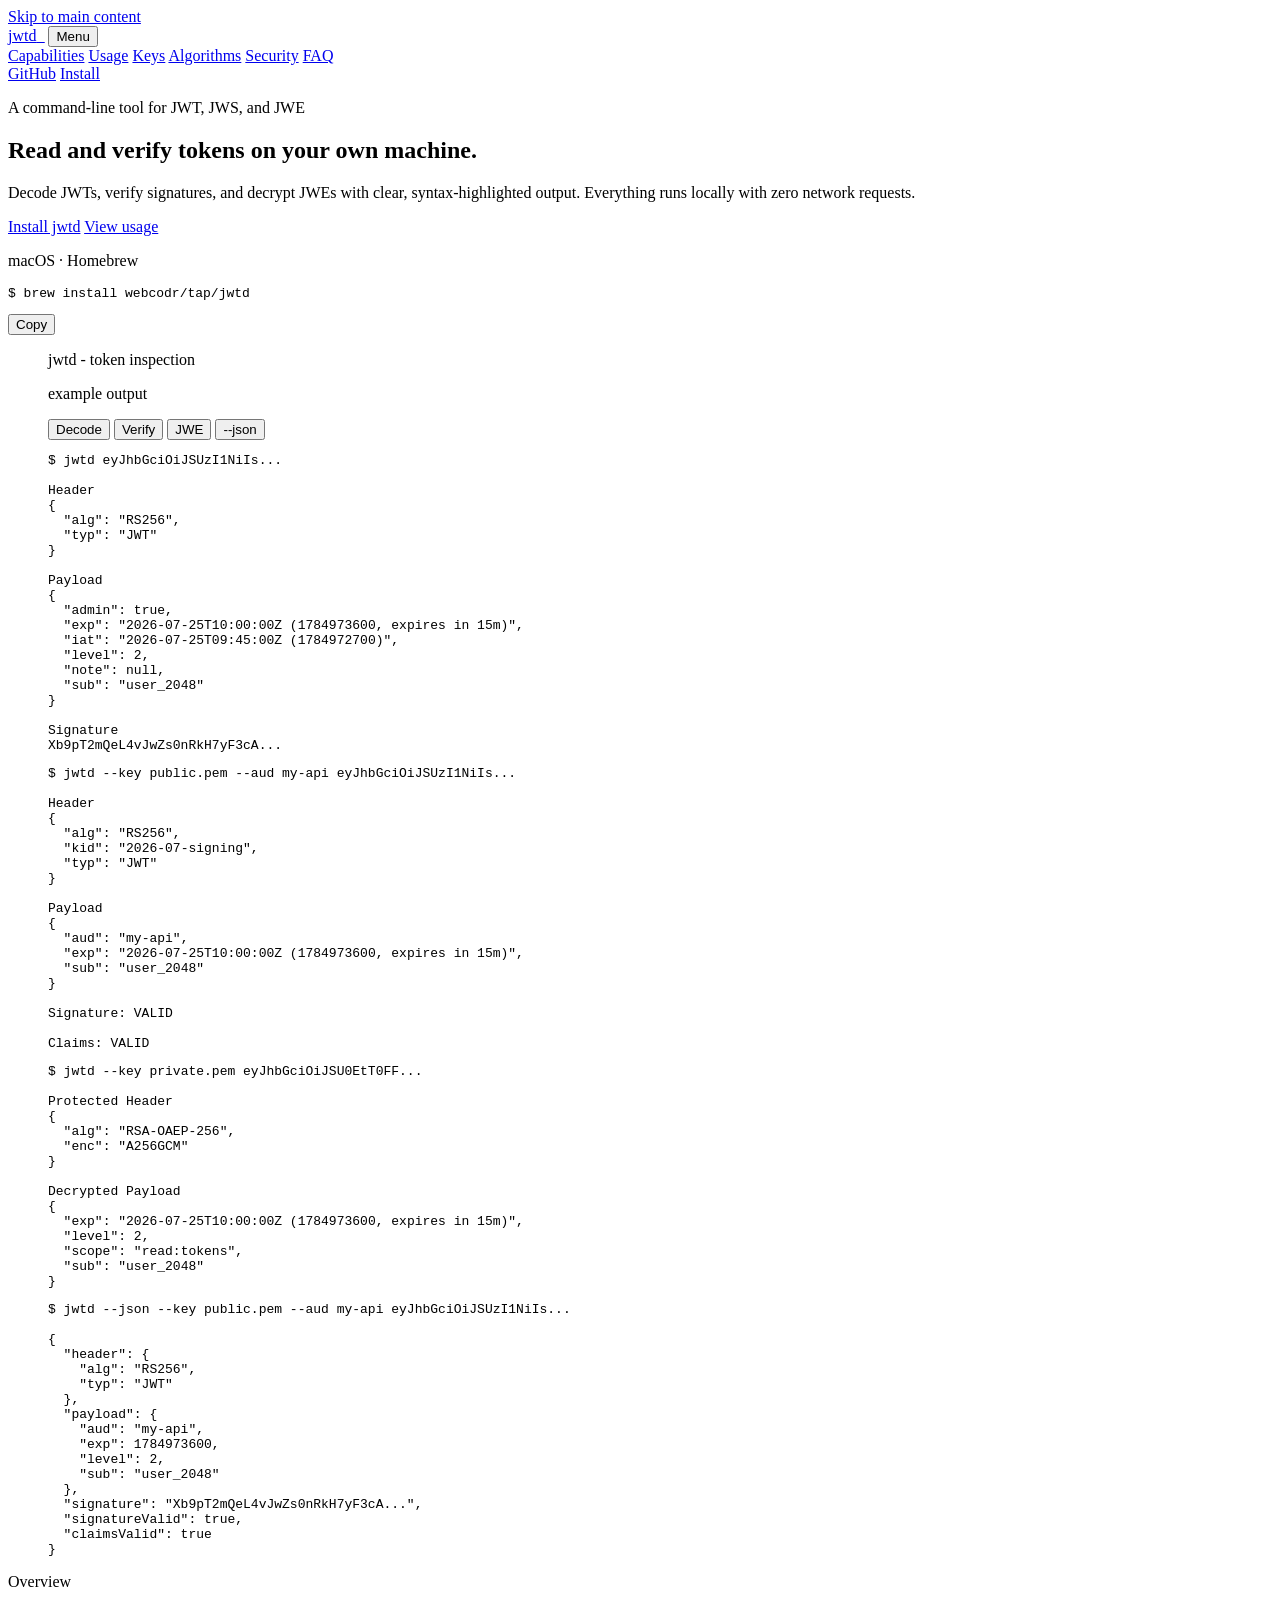
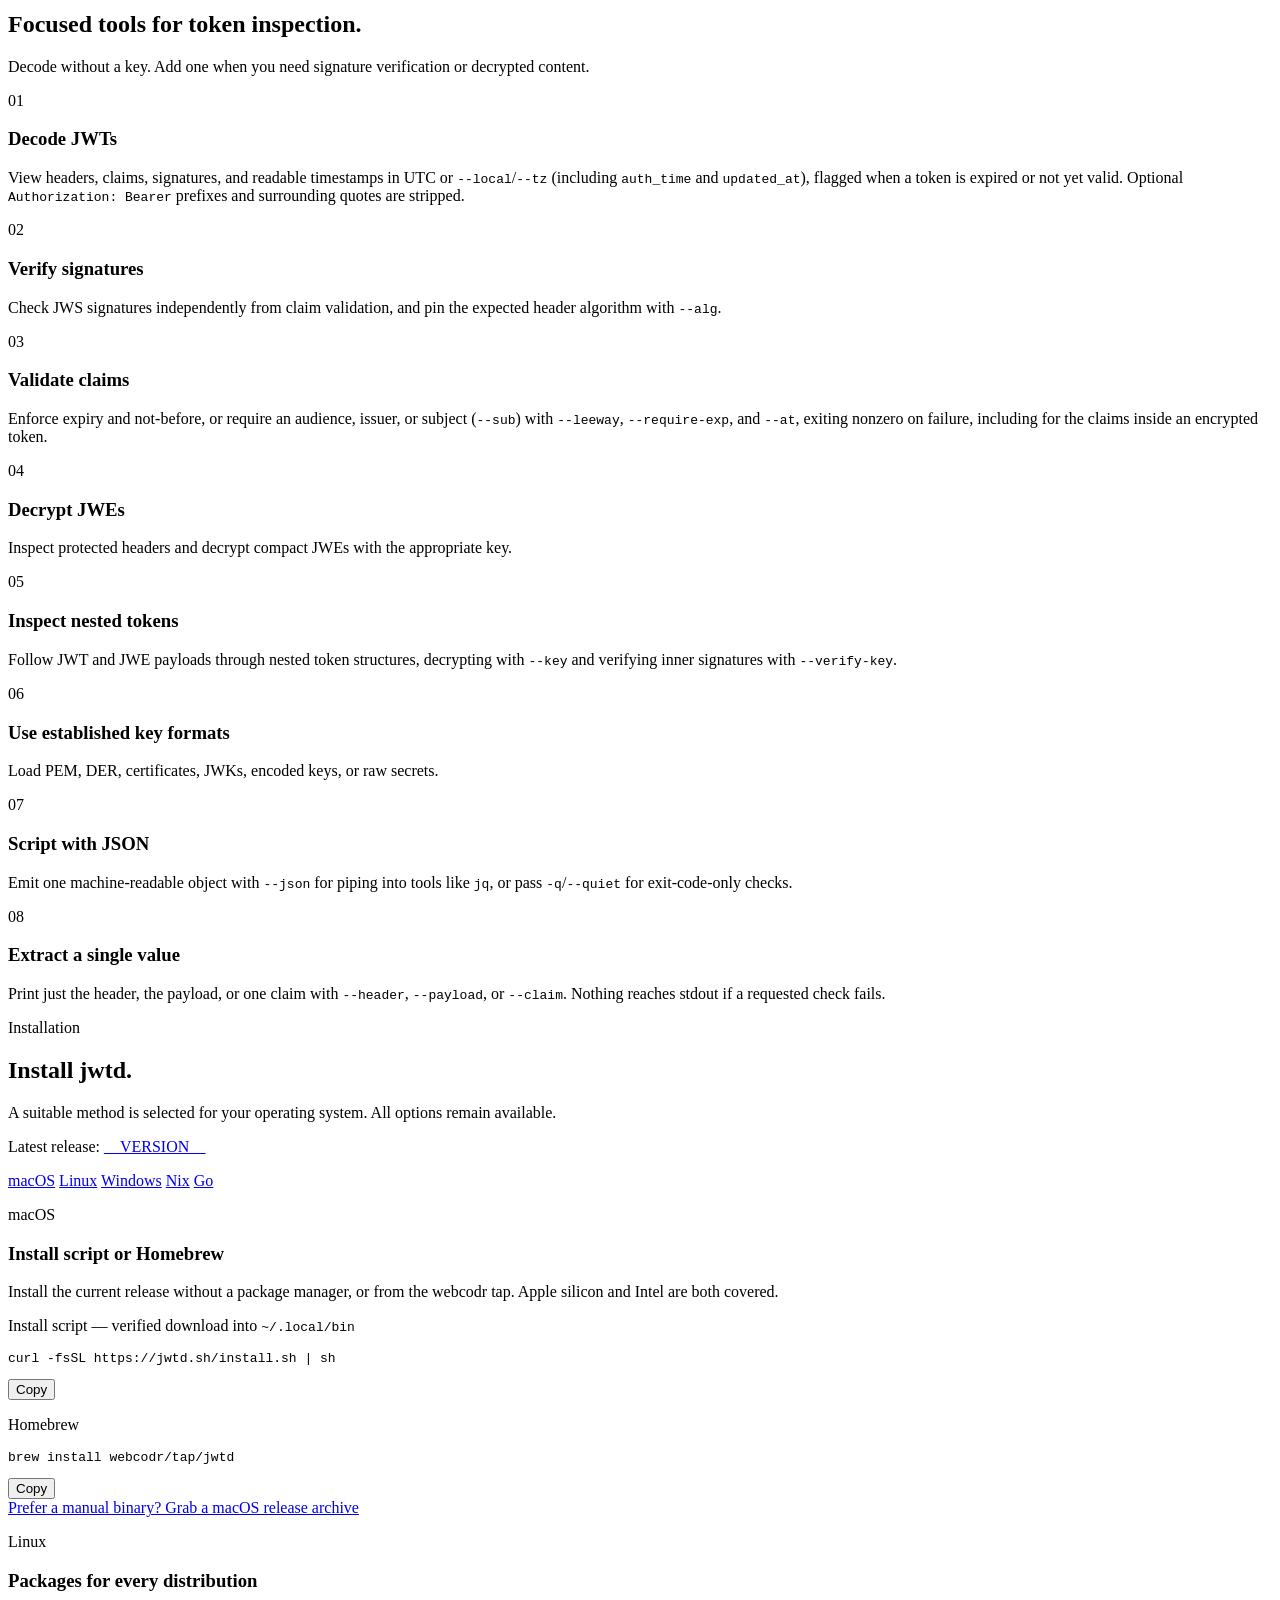
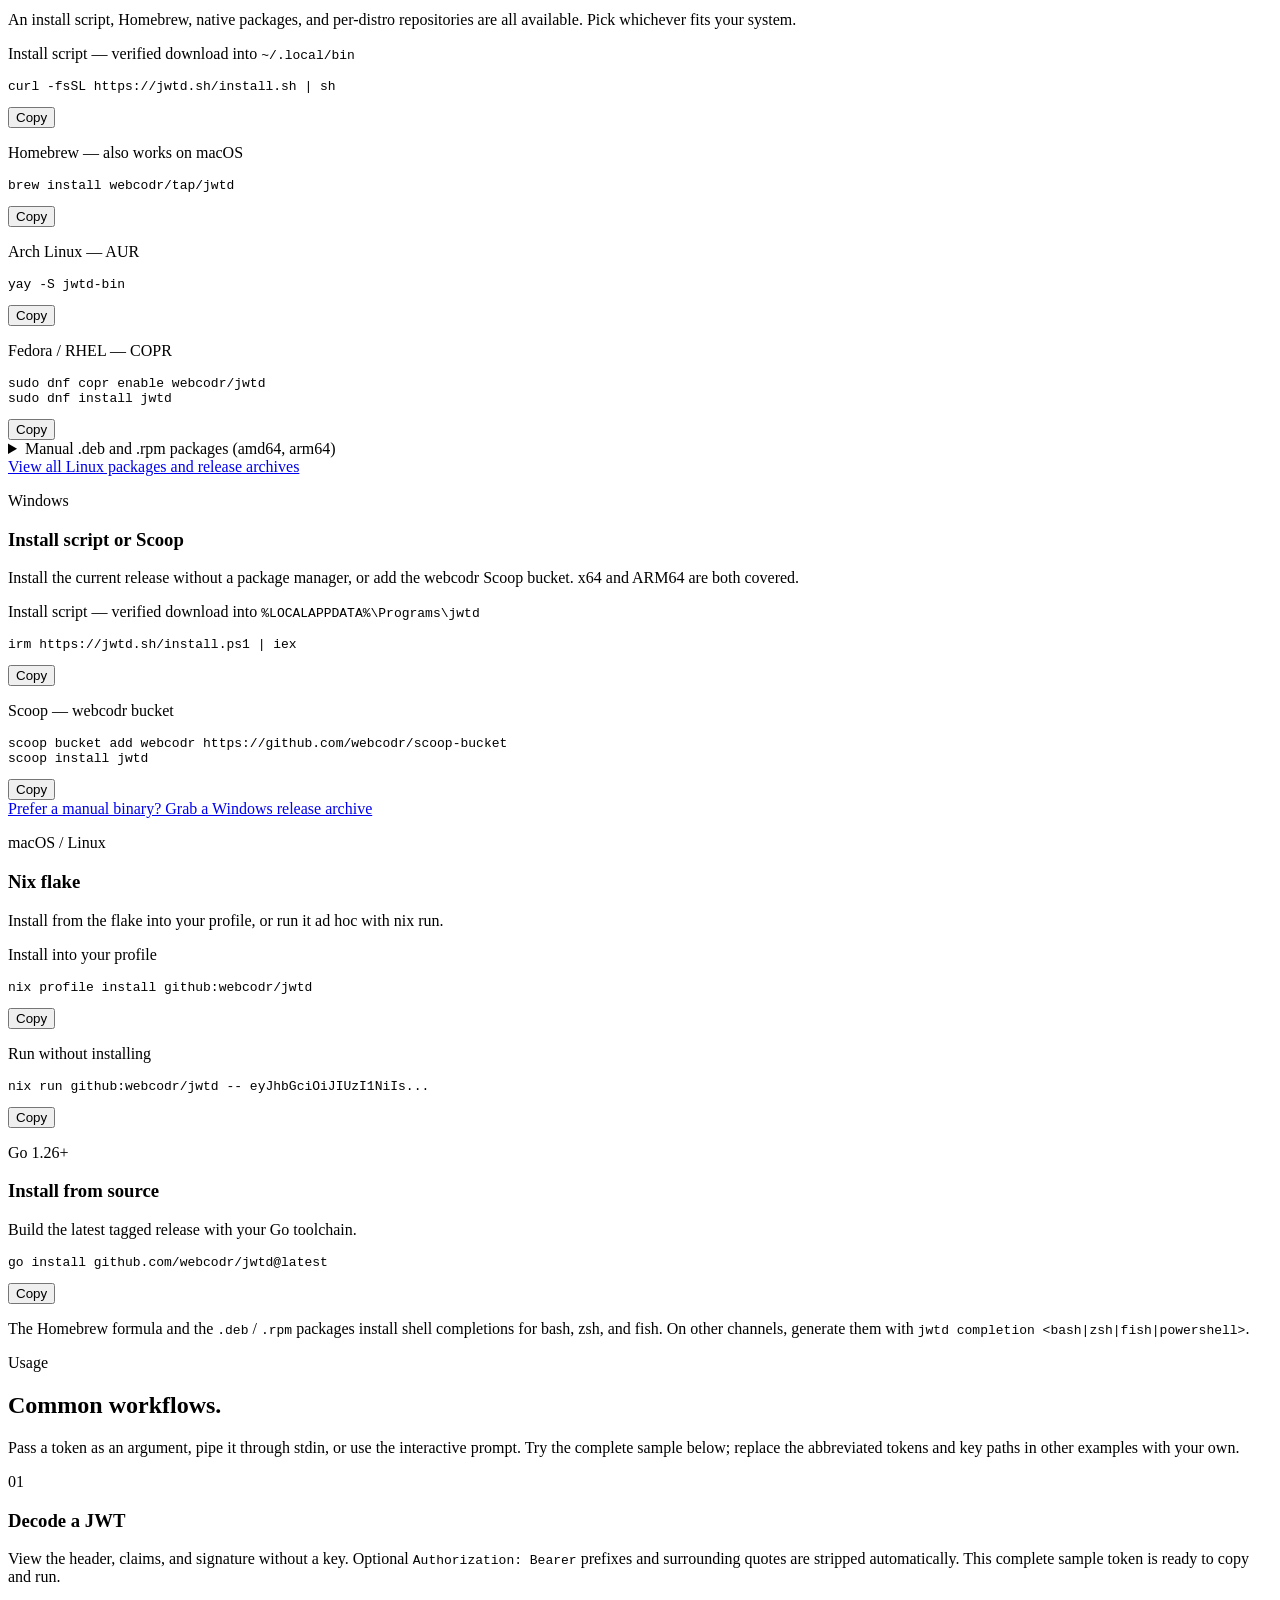
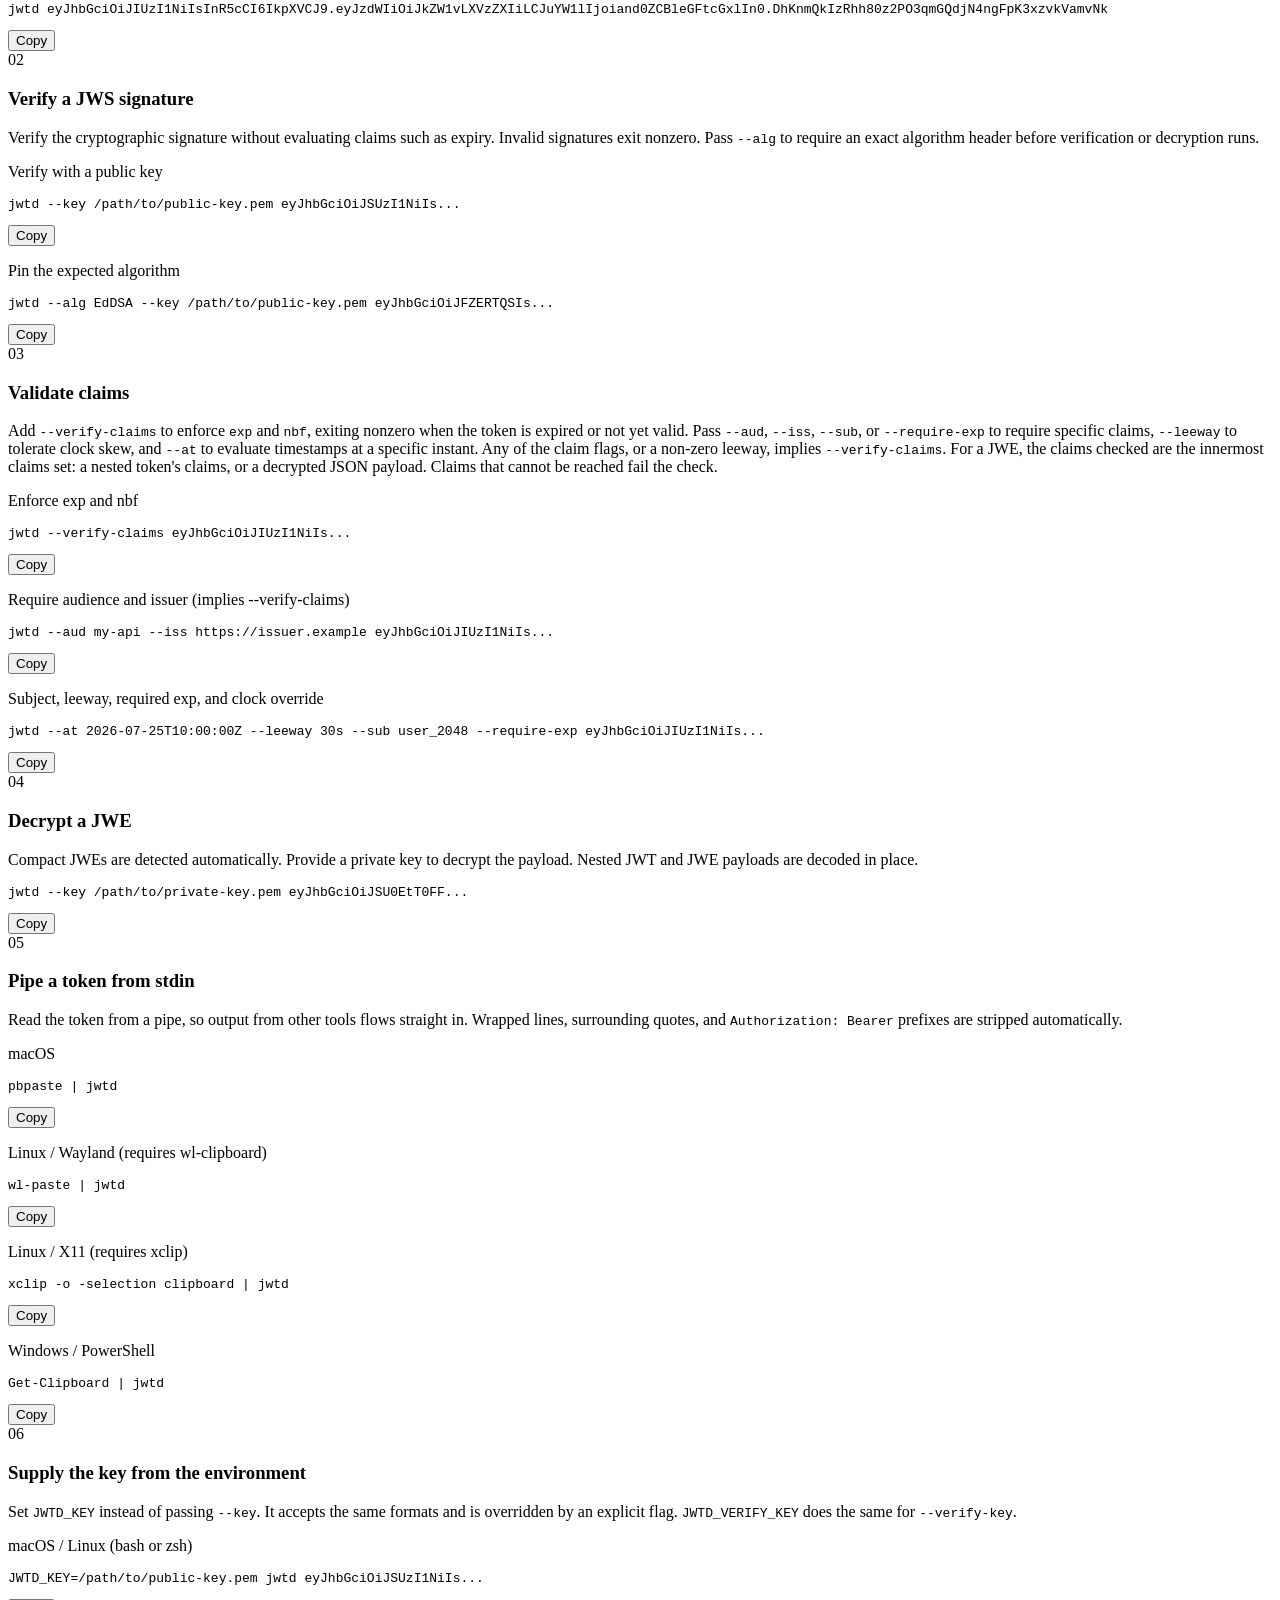
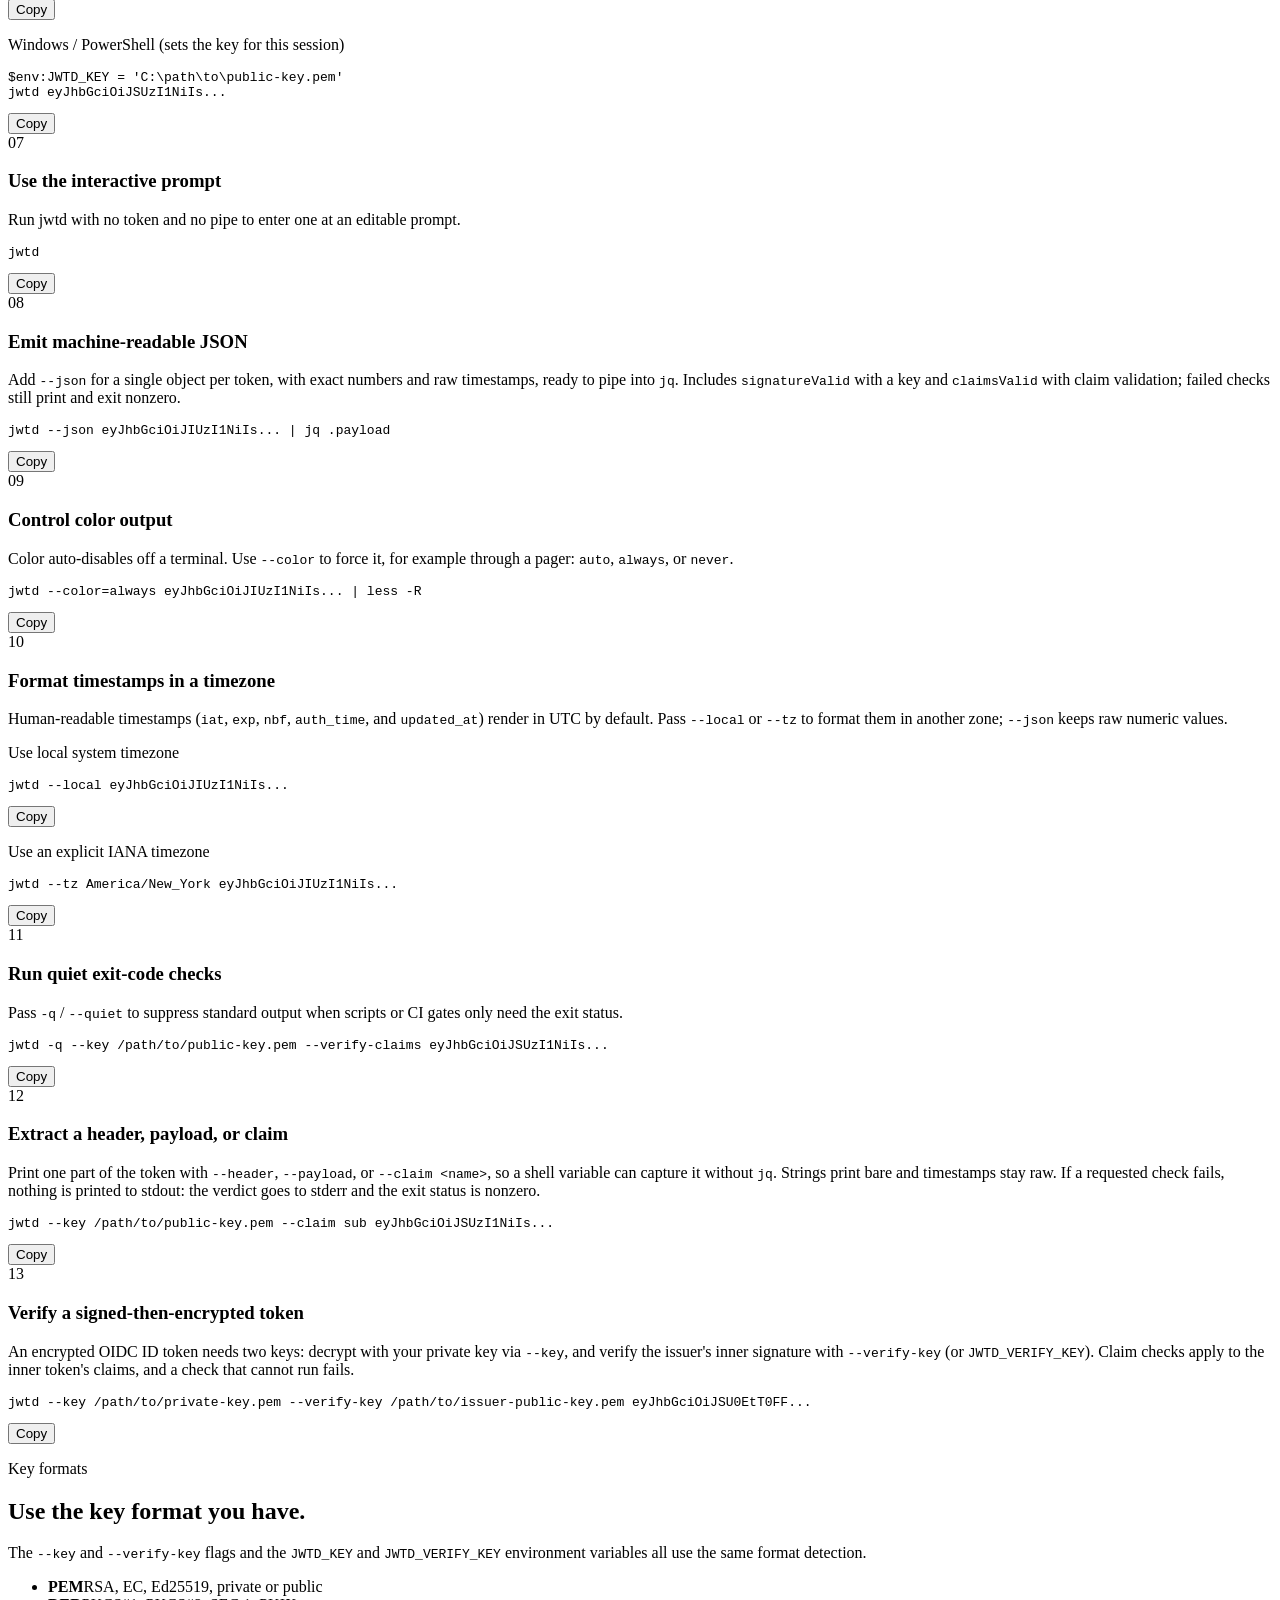
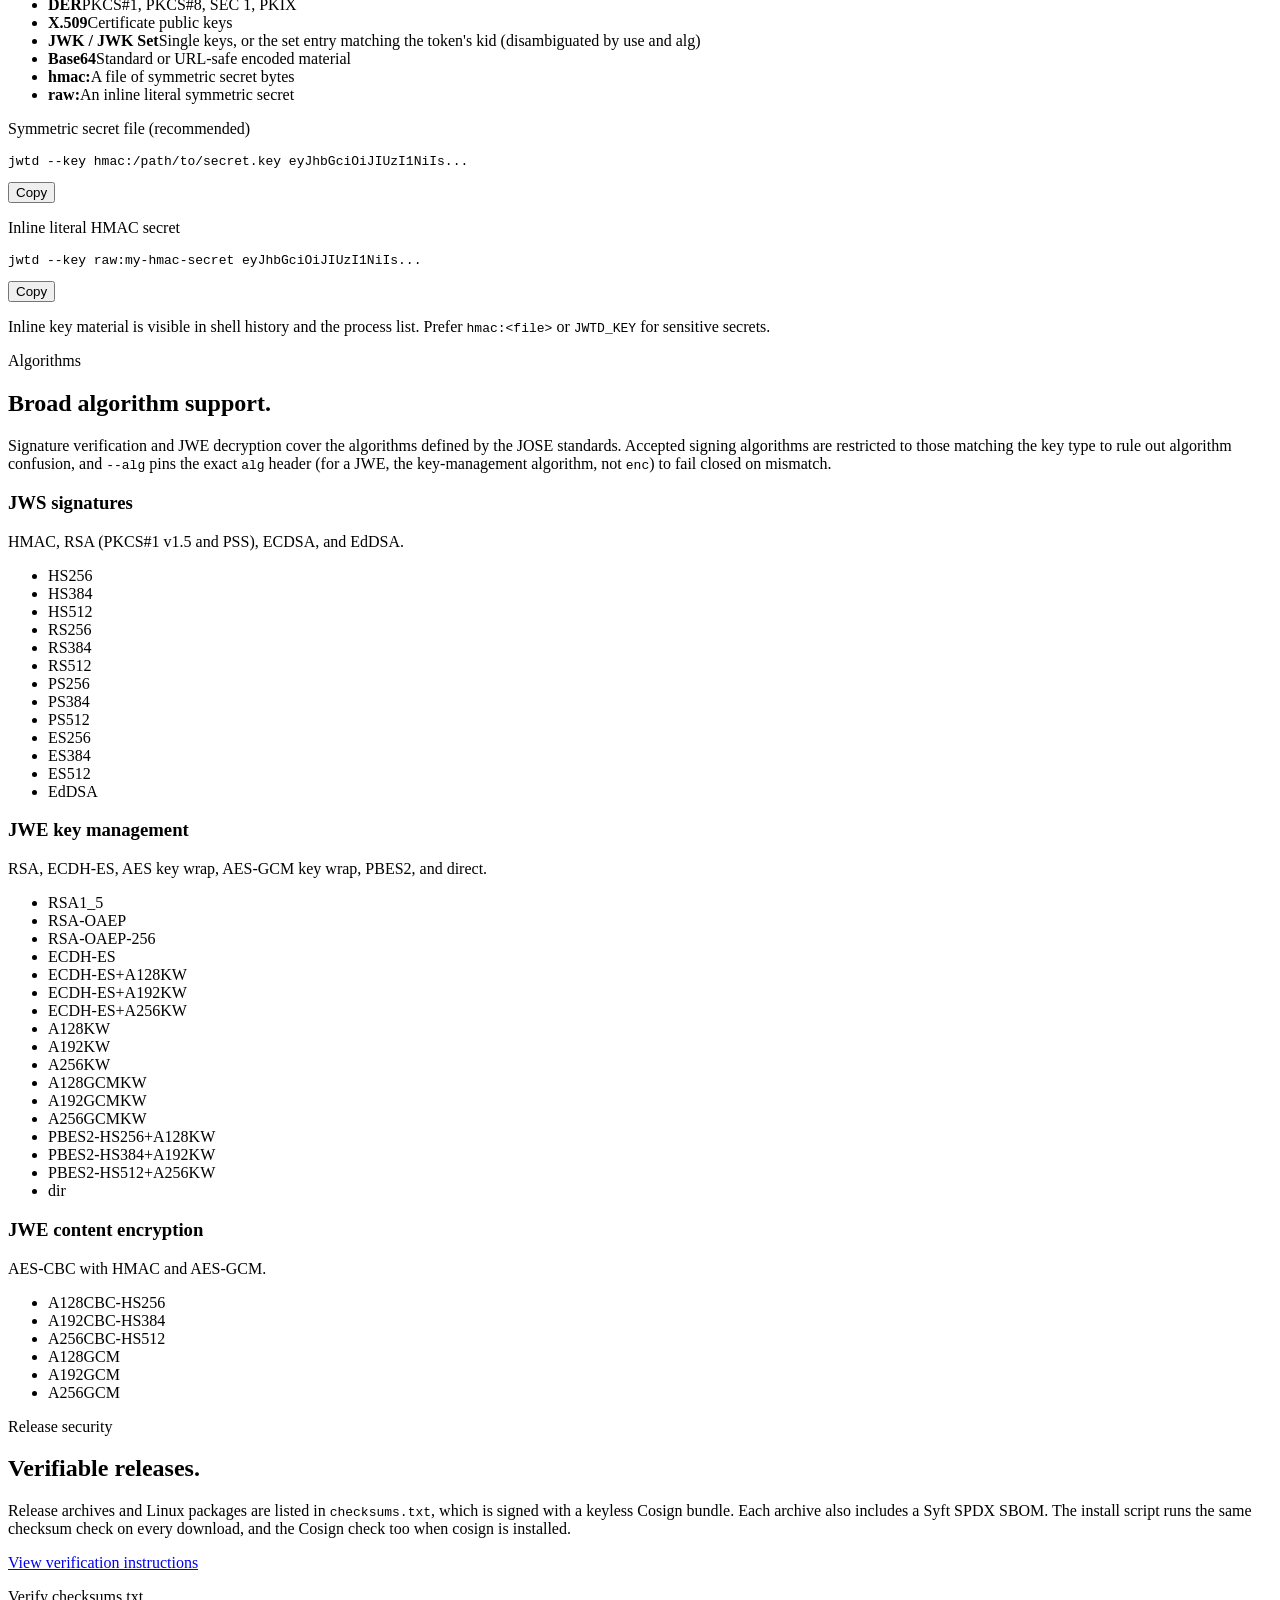
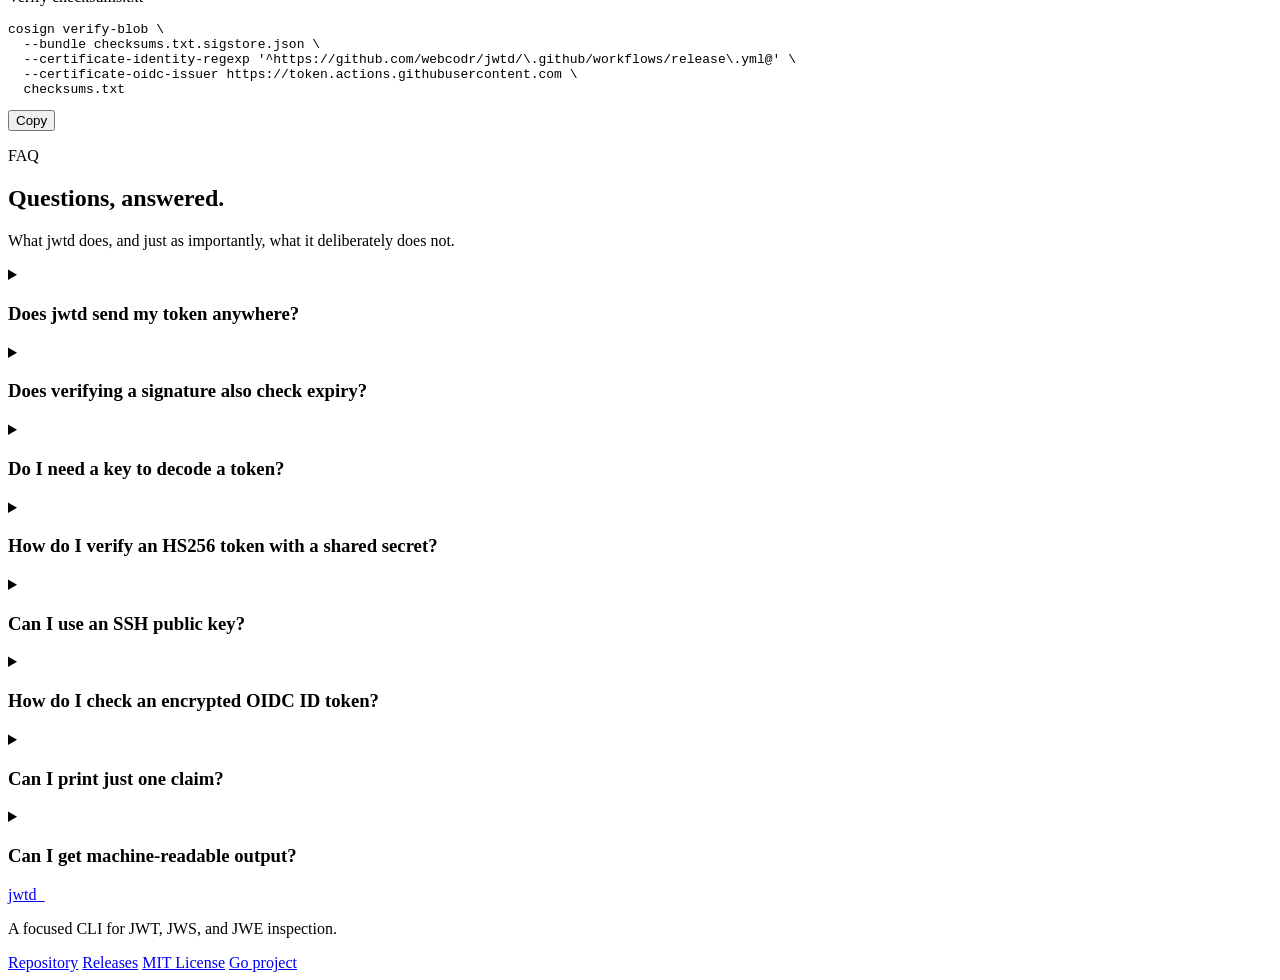
==== commit 360ae7c7: "docs(site): document extraction and verify-key features Co-Authored-By: Claude Opus 5.5 <noreply@ant" ====
--- a/site/index.html
+++ b/site/index.html
@@ -329,7 +329,8 @@
                 Enforce expiry and not-before, or require an audience, issuer,
                 or subject (<code>--sub</code>) with <code>--leeway</code>,
                 <code>--require-exp</code>, and <code>--at</code>, exiting
-                nonzero on failure.
+                nonzero on failure, including for the claims inside an
+                encrypted token.
               </p>
             </div>
           </article>
@@ -371,6 +372,18 @@
                 Emit one machine-readable object with <code>--json</code> for
                 piping into tools like <code>jq</code>, or pass
                 <code>-q</code>/<code>--quiet</code> for exit-code-only checks.
+              </p>
+            </div>
+          </article>
+          <article>
+            <span>08</span>
+            <div>
+              <h3>Extract a single value</h3>
+              <p>
+                Print just the header, the payload, or one claim with
+                <code>--header</code>, <code>--payload</code>, or
+                <code>--claim</code>. Nothing reaches stdout if a requested
+                check fails.
               </p>
             </div>
           </article>
@@ -924,7 +937,10 @@
                 specific claims, <code>--leeway</code> to tolerate clock skew,
                 and <code>--at</code> to evaluate timestamps at a specific
                 instant. Any of the claim flags, or a non-zero leeway, implies
-                <code>--verify-claims</code>.
+                <code>--verify-claims</code>. For a JWE, the claims checked are
+                the innermost claims set: a nested token's claims, or a
+                decrypted JSON payload. Claims that cannot be reached fail the
+                check.
               </p>
             </div>
             <div class="usage-commands">
@@ -1097,7 +1113,8 @@
               <p>
                 Set <code>JWTD_KEY</code> instead of passing <code>--key</code>.
                 It accepts the same formats and is overridden by an explicit
-                flag.
+                flag. <code>JWTD_VERIFY_KEY</code> does the same for
+                <code>--verify-key</code>.
               </p>
             </div>
             <div class="usage-commands">
@@ -1367,8 +1384,9 @@
           <p class="eyebrow">Key formats</p>
           <h2 id="key-formats-title">Use the key format you have.</h2>
           <p>
-            The <code>--key</code> flag and <code>JWTD_KEY</code> environment
-            variable use the same format detection.
+            The <code>--key</code> and <code>--verify-key</code> flags and the
+            <code>JWTD_KEY</code> and <code>JWTD_VERIFY_KEY</code> environment
+            variables all use the same format detection.
           </p>
         </div>
         <div class="key-layout">
@@ -1601,7 +1619,7 @@
             <p>
               No. Decoding a JWT and inspecting a JWE protected header need no
               key. A key is only required to verify a JWS signature or decrypt a
-              JWE payload.
+              JWE payload, and so to check the claims inside a JWE.
             </p>
           </details>
           <details>
@@ -1629,6 +1647,32 @@
             </p>
           </details>
           <details>
+            <summary><h3>How do I check an encrypted OIDC ID token?</h3></summary>
+            <p>
+              An encrypted ID token is signed by the issuer and then encrypted
+              to you, so it takes two keys. Pass your private key with
+              <code>--key</code> to decrypt it and the issuer's public key with
+              <code>--verify-key</code> to verify the inner signature. Claim
+              flags then check the inner token's claims. With only
+              <code>--key</code>, the decryption key is also tried on the inner
+              signature, which reports it invalid when the issuer signed with
+              its own key, and a note says to pass <code>--verify-key</code>.
+            </p>
+          </details>
+          <details>
+            <summary><h3>Can I print just one claim?</h3></summary>
+            <p>
+              Yes. <code>--claim sub</code> prints the value of
+              <code>sub</code> alone, bare for a string and as compact JSON
+              otherwise, so <code>sub=$(jwtd --claim sub "$TOKEN")</code> works
+              without <code>jq</code>. <code>--header</code> and
+              <code>--payload</code> print a whole section. Every check you ask
+              for still runs, and if one fails nothing is printed to stdout:
+              the verdict goes to stderr and the exit status is nonzero. For a
+              token nested inside a JWE, these read the innermost token.
+            </p>
+          </details>
+          <details>
             <summary><h3>Can I get machine-readable output?</h3></summary>
             <p>
               Yes. <code>--json</code> prints one JSON object per token instead
